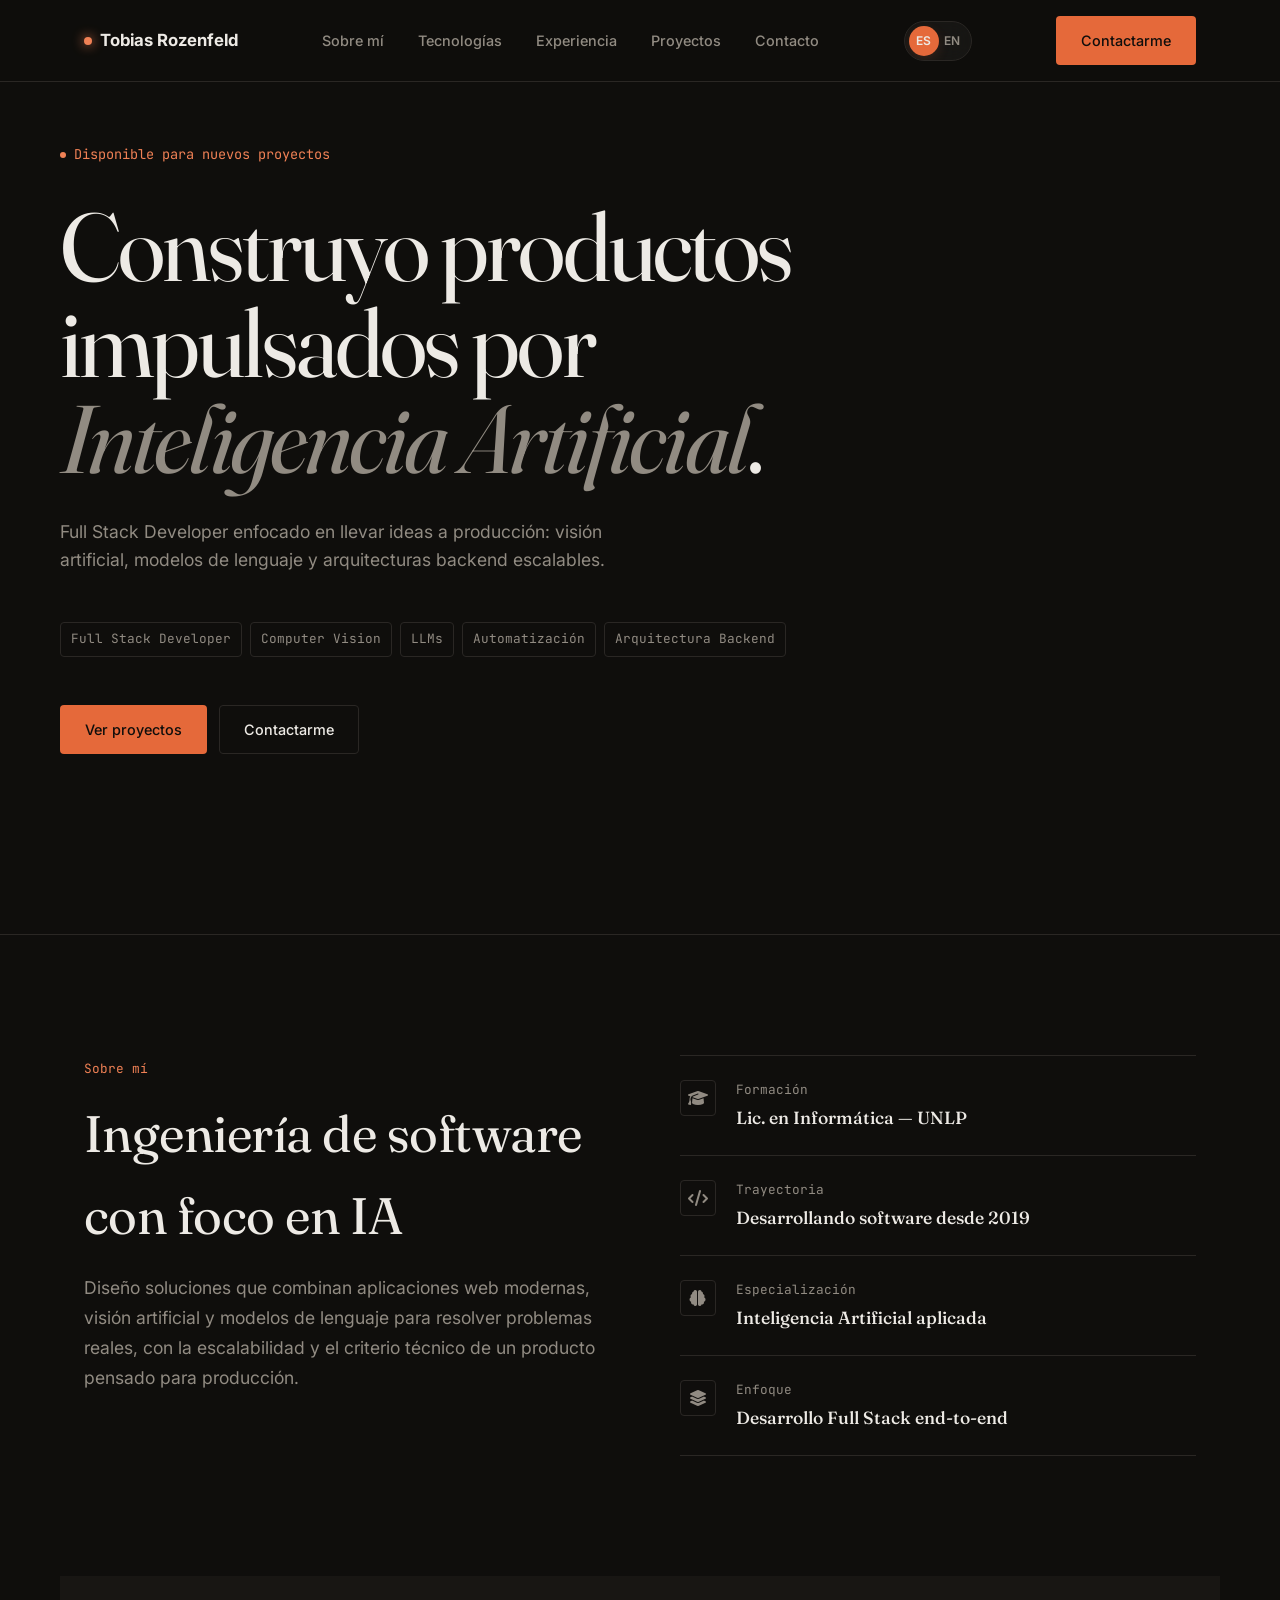
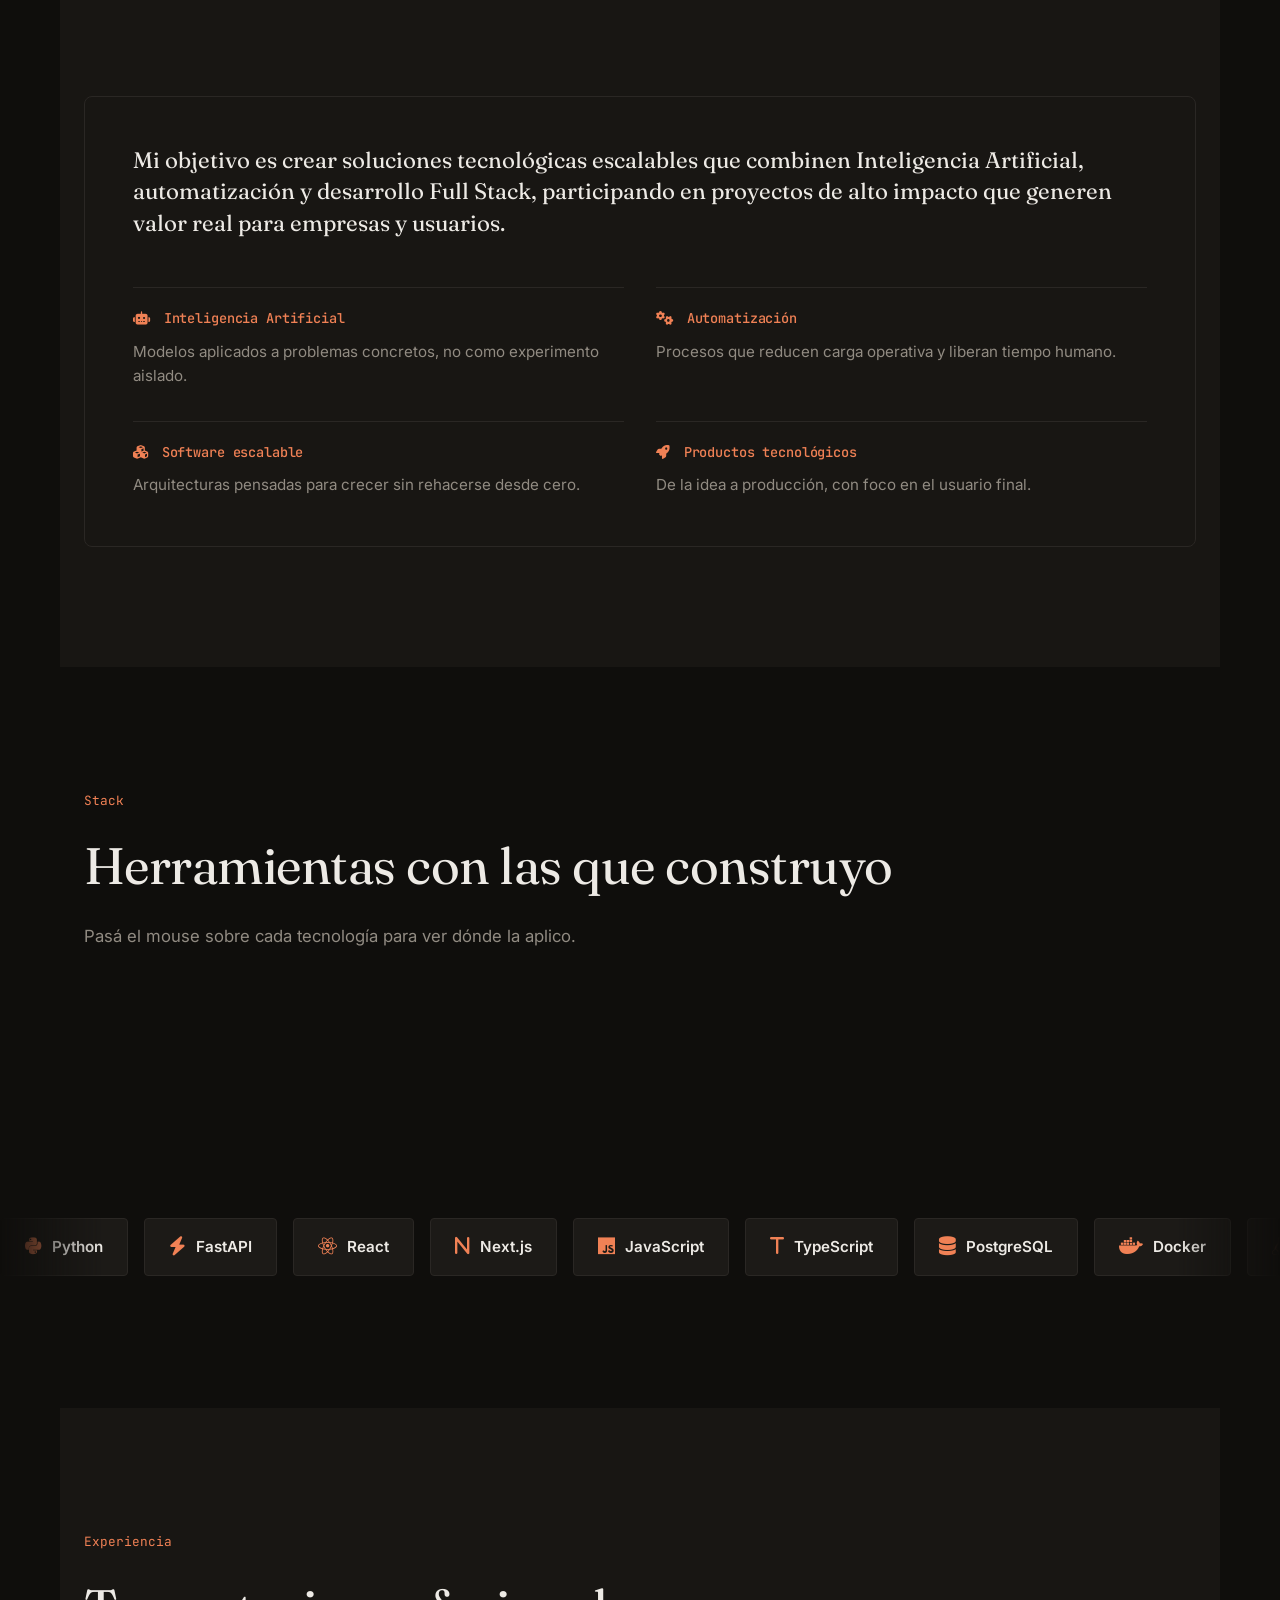
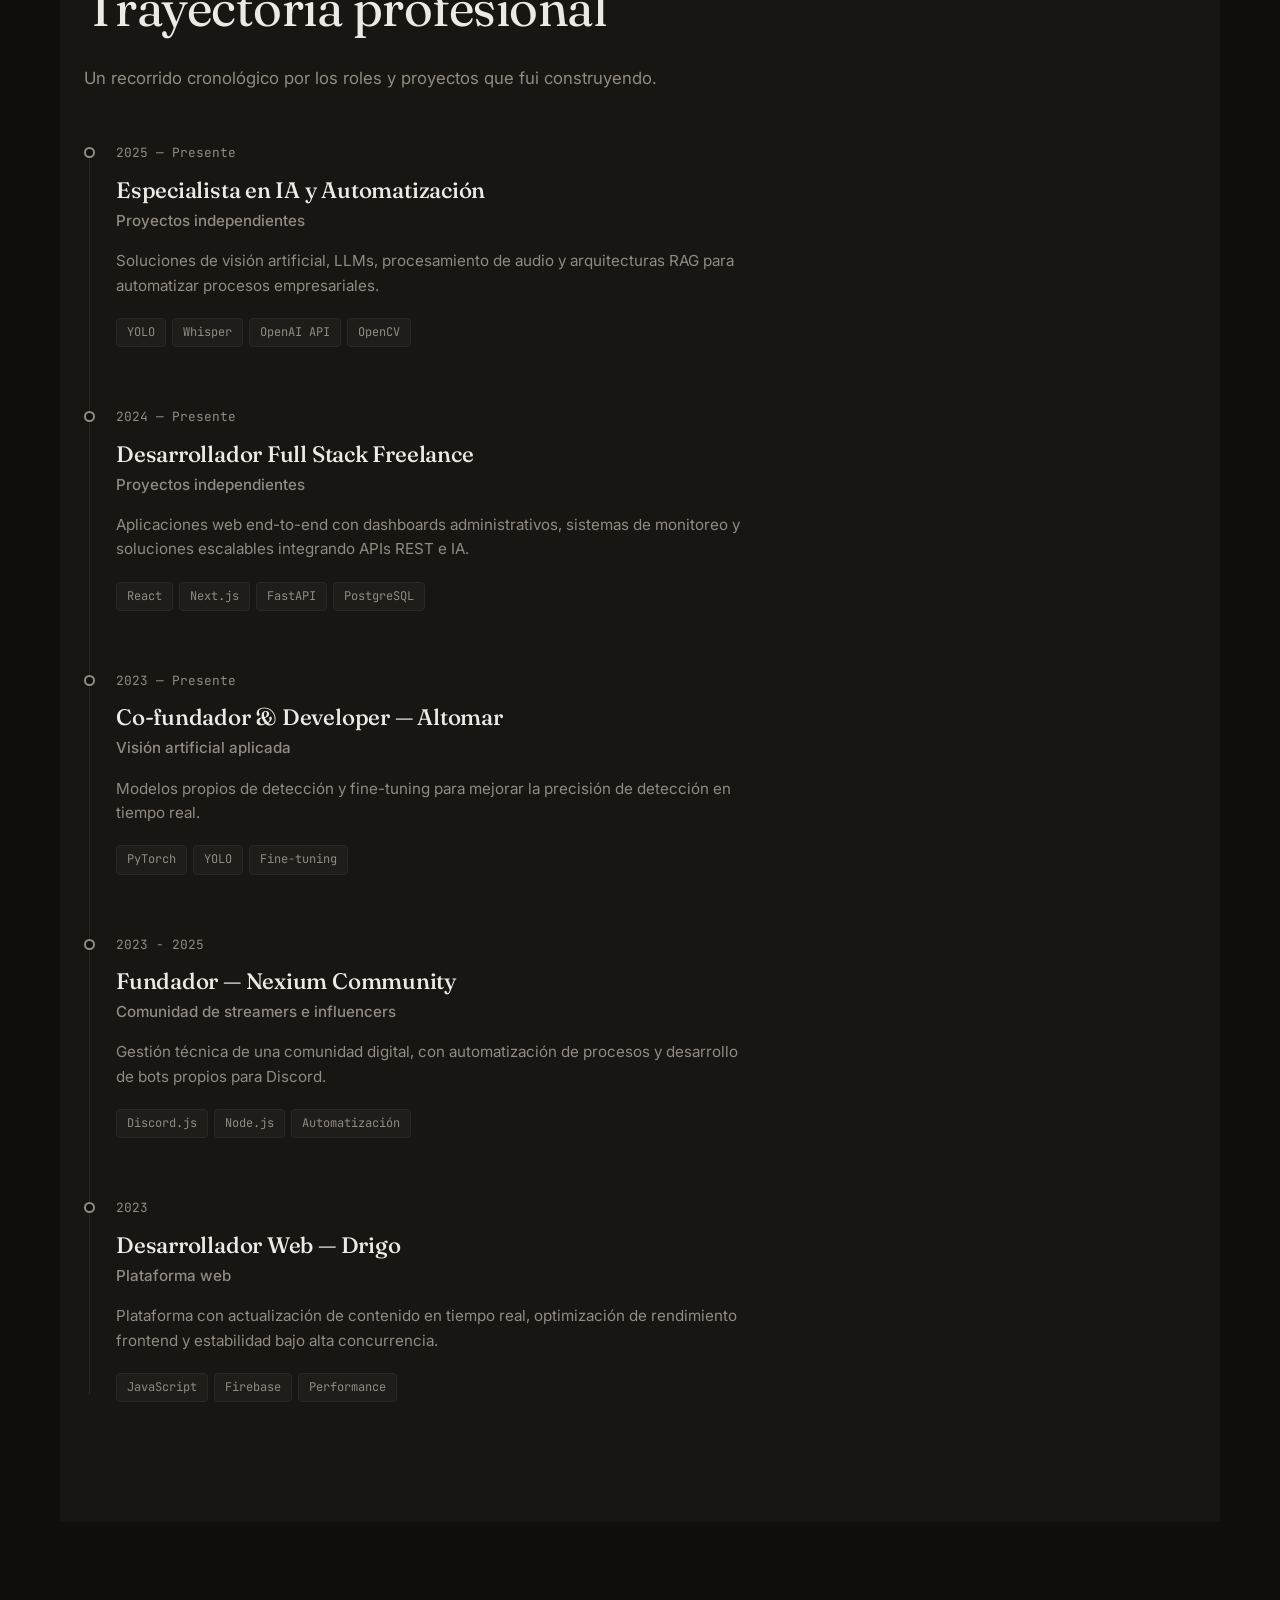
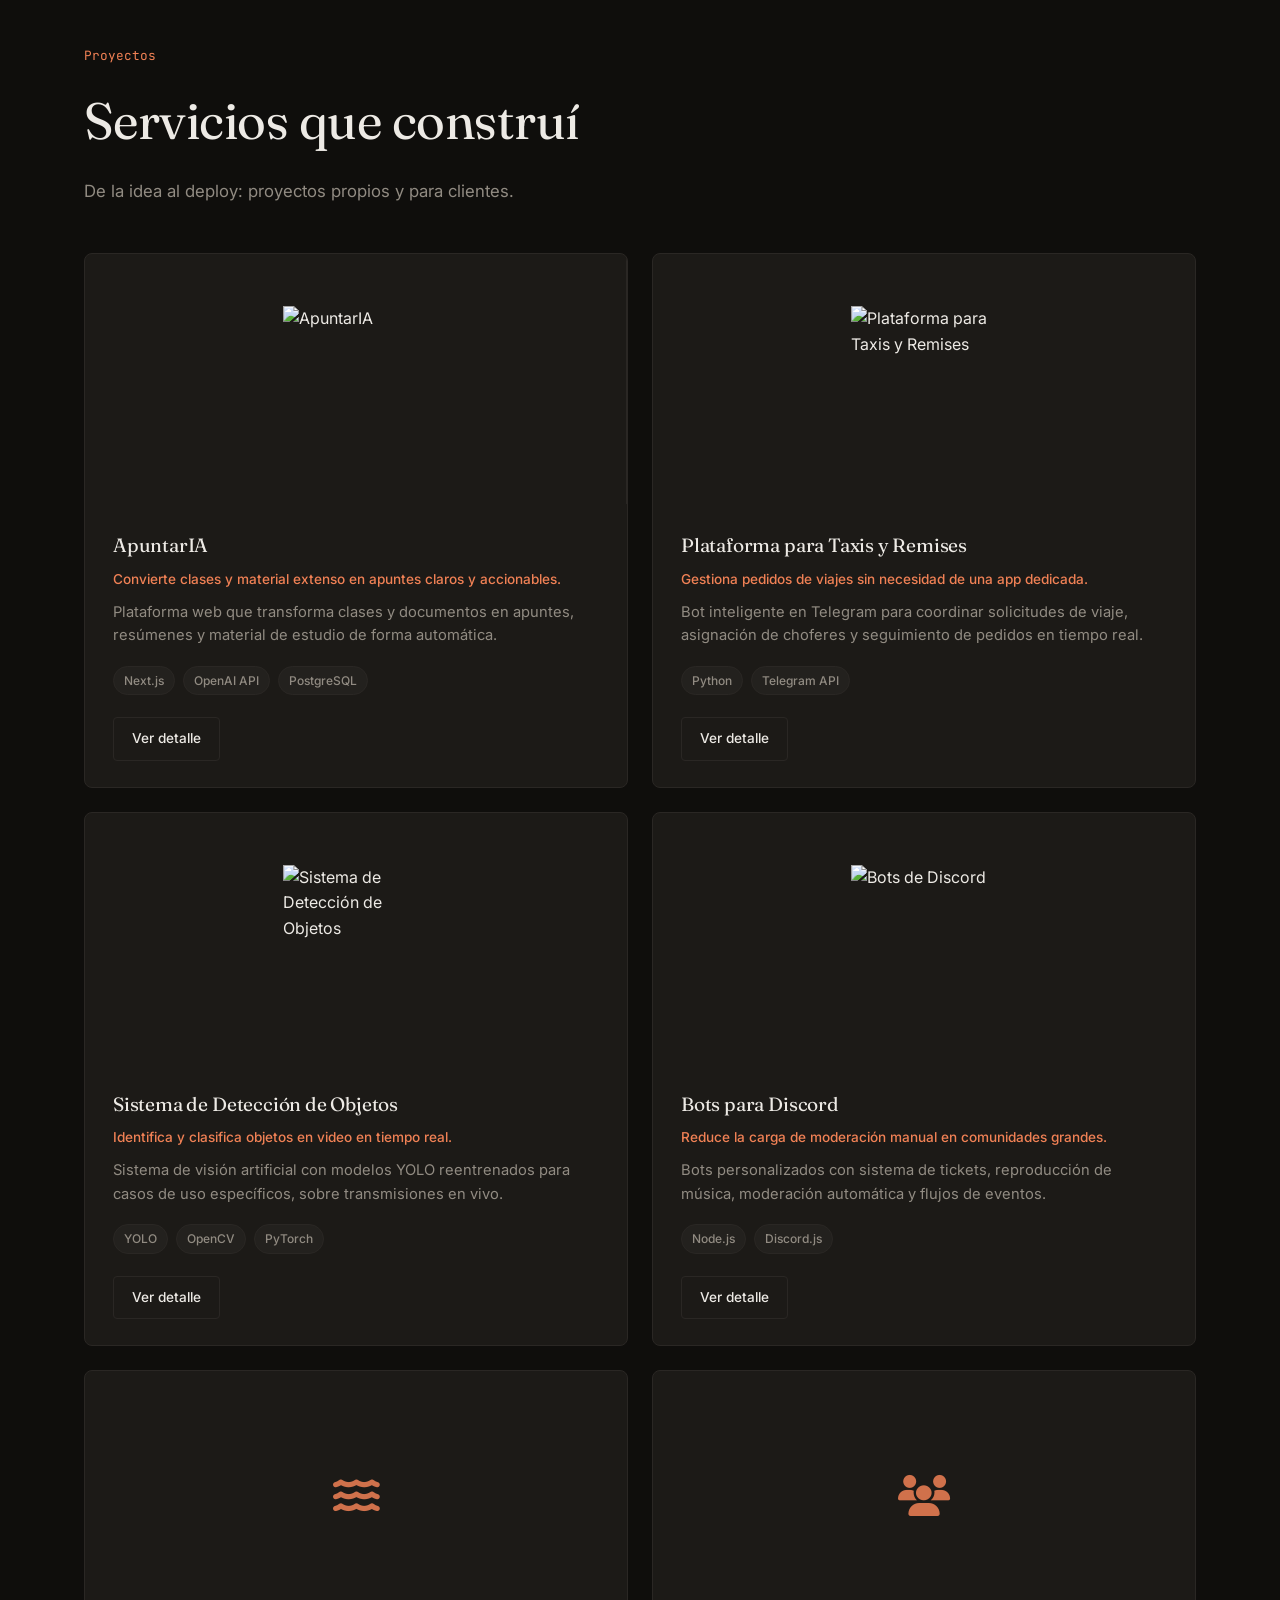
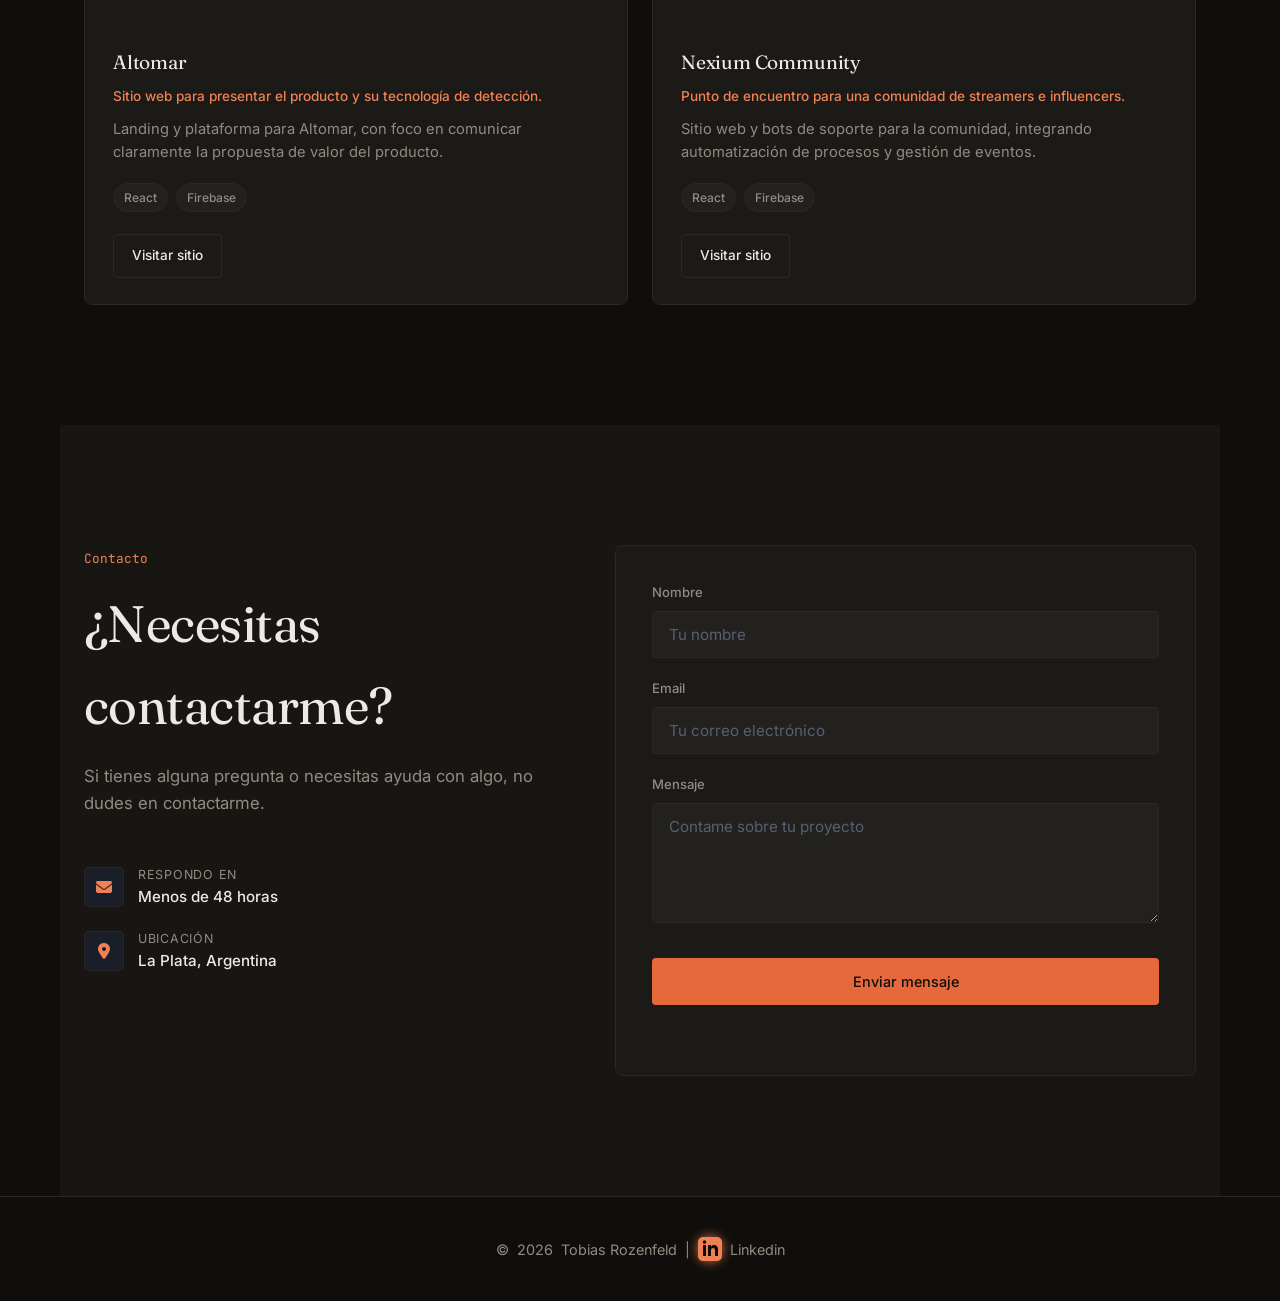
==== public/index.html @ a6355a5a "cambios de estilo, y algunas palabras que preferí cambiar" ====
<!DOCTYPE html>
<html lang="es">
<head>
    <!-- ============================================================
         CONFIGURACIÓN BÁSICA
         ============================================================ -->
    <meta charset="UTF-8">
    <meta name="viewport" content="width=device-width, initial-scale=1.0">

    <!-- ============================================================
         SEO
         ============================================================ -->
    <title>
        Tobías Rozenfeld | AI Developer, Software Engineer, Full Stack Developer & Machine Learning Engineer
    </title>

    <meta name="description"
          content="Tobías Rozenfeld es AI Developer y Software Engineer especializado en Inteligencia Artificial, Machine Learning, Computer Vision, Python, Automatización, LLMs, OpenAI y desarrollo Full Stack. Desarrollo soluciones de IA para empresas y startups.">

    <meta name="keywords"
          content="AI Developer,
          Artificial Intelligence Developer,
          Software Engineer,
          Software Developer,
          Full Stack Developer,
          Python Developer,
          Backend Developer,
          Frontend Developer,
          Machine Learning Engineer,
          Computer Vision,
          OpenCV,
          YOLO,
          PyTorch,
          TensorFlow,
          Deep Learning,
          Generative AI,
          LLM,
          OpenAI,
          OpenAI API,
          AI Automation,
          Automation,
          API Development,
          FastAPI,
          React Developer,
          Next.js,
          Programador IA,
          Desarrollador IA,
          Inteligencia Artificial,
          Automatización,
          Desarrollo Web,
          Freelancer,
          Argentina,
          La Plata">

    <meta name="author" content="Tobías Rozenfeld">

    <meta name="robots"
          content="index, follow, max-image-preview:large, max-snippet:-1, max-video-preview:-1">

    <link rel="canonical" href="https://tobiroz.com/">

    <!-- ============================================================
         OPEN GRAPH
         ============================================================ -->

    <meta property="og:type" content="website">
    <meta property="og:site_name" content="Tobiroz">
    <meta property="og:title"
          content="Tobías Rozenfeld | AI Developer & Software Engineer">

    <meta property="og:description"
          content="Especialista en Inteligencia Artificial, Machine Learning, Computer Vision, Automatización y desarrollo Full Stack.">

    <meta property="og:url"
          content="https://tobiroz.com/">

    <meta property="og:locale"
          content="es_AR">

    <!-- ============================================================
         TWITTER
         ============================================================ -->

    <meta name="twitter:card" content="summary_large_image">

    <meta name="twitter:title"
          content="Tobías Rozenfeld | AI Developer">

    <meta name="twitter:description"
          content="AI Developer especializado en Machine Learning, Computer Vision y Automatización.">

    <!-- ============================================================
         TEMA
         ============================================================ -->

    <meta name="theme-color" content="#0d1117">

    <!-- ============================================================
         FAVICON
         ============================================================ -->

    <link rel="icon"
          href="https://pbs.twimg.com/profile_images/1069767367452966912/mgpfJsIv_400x400.jpg">

    <!-- ============================================================
         DATOS ESTRUCTURADOS (GOOGLE)
         ============================================================ -->

    <script type="application/ld+json">
    {
      "@context":"https://schema.org",
      "@type":"Person",

      "name":"Tobías Rozenfeld",

      "url":"https://tobiroz.com",

      "jobTitle":"AI Developer",

      "description":"AI Developer, Software Engineer y Full Stack Developer especializado en Inteligencia Artificial.",

      "knowsAbout":[
        "Artificial Intelligence",
        "Machine Learning",
        "Computer Vision",
        "Deep Learning",
        "Python",
        "FastAPI",
        "React",
        "Next.js",
        "OpenCV",
        "YOLO",
        "PyTorch",
        "OpenAI",
        "LLMs",
        "Automation",
        "Backend Development",
        "Software Engineering"
      ],

      "sameAs":[
        "https://linkedin.com/in/tobi-roz",
      ]
    }
    </script>

    <!-- ============================================================
         FONT AWESOME
         ============================================================ -->

    <link href="https://cdnjs.cloudflare.com/ajax/libs/font-awesome/6.5.1/css/all.min.css" rel="stylesheet">

    <!-- ============================================================
         CSS
         ============================================================ -->

    <link rel="stylesheet" href="css/style.css">
    <link rel="stylesheet" href="css/hero.css">
    <link rel="stylesheet" href="css/about.css">
    <link rel="stylesheet" href="css/stack.css">
    <link rel="stylesheet" href="css/experience.css">
    <link rel="stylesheet" href="css/projects.css">
    <link rel="stylesheet" href="css/contact.css">
    <link rel="stylesheet" href="css/footer.css">
    <link rel="stylesheet" href="css/animations.css">
    <link rel="stylesheet" href="css/responsive.css">

</head>
<body>

    <!-- ============================================================
         HEADER / NAVBAR
         ============================================================ -->
    <header class="site-header">
        <div class="nav-wrap">
            <a href="/" class="logo-link">
                <span class="logo-mark"></span>
                <span class="logo-text">Tobias Rozenfeld</span>
            </a>

            <nav class="nav-links">
                <a href="#about" data-i18n="nav.about">Sobre mí</a>
                <a href="#stack" data-i18n="nav.stack">Stack</a>
                <a href="#experience" data-i18n="nav.experience">Experiencia</a>
                <a href="#projects" data-i18n="nav.projects">Proyectos</a>
                <a href="#contact" data-i18n="nav.contact">Contacto</a>
            </nav>

            <button class="lang-switch" id="langSwitch" data-lang="es" aria-label="Cambiar idioma / Switch language">
                <span class="lang-thumb"></span>
                <span class="lang-option es">ES</span>
                <span class="lang-option en">EN</span>
            </button>

            <a href="#contact" class="btn btn-primary nav-cta" data-i18n="nav.cta">Contactarme</a>
            <button class="menu-toggle" aria-label="Abrir menú" aria-expanded="false">
                <i class="fa-solid fa-bars"></i>
            </button>
        </div>
    </header>

    <main>
        <!-- ============================================================
             HERO — Thesis de la pagina
             ============================================================ -->
        <section id="hero">
            <div class="hero-glow"></div>
            <div class="hero-content">
                <span class="hero-eyebrow"><span class="dot"></span> <span data-i18n="hero.eyebrow">Disponible para nuevos proyectos</span></span>

                <h1 class="hero-title" data-i18n="hero.title">
                    Construyo productos<br>
                    impulsados por <span class="accent">Inteligencia Artificial</span>.
                </h1>

                <p class="hero-subtitle" data-i18n="hero.subtitle">
                    Full Stack Developer enfocado en llevar ideas a producción:
                    visión artificial, modelos de lenguaje y arquitecturas backend escalables.
                </p>

                <div class="hero-tags">
                    <span data-i18n="hero.tag1">Full Stack Developer</span>
                    <span data-i18n="hero.tag2">Computer Vision</span>
                    <span data-i18n="hero.tag3">LLMs</span>
                    <span data-i18n="hero.tag4">Automation</span>
                    <span data-i18n="hero.tag5">Backend Architecture</span>
                </div>

                <div class="hero-actions">
                    <a href="#projects" class="btn btn-primary" data-i18n="hero.cta_projects">Ver proyectos</a>
                    <a href="#contact" class="btn btn-outline" data-i18n="hero.cta_contact">Contactarme</a>
                </div>
            </div>

            <div class="hero-scroll-cue"><span class="line"></span><span data-i18n="hero.scroll">Scroll</span></div>
        </section>

        <!-- ============================================================
             SOBRE MÍ
             ============================================================ -->
        <section id="about" class="section section-dark">
            <div class="about-grid">
                <div class="about-text reveal">
                    <span class="eyebrow" data-i18n="about.eyebrow">Sobre mí</span>
                    <h2 class="section-title" data-i18n="about.title">Ingeniería de software con foco en IA</h2>
                    <p class="section-description" data-i18n="about.desc">
                        Diseño soluciones que combinan aplicaciones web modernas, visión artificial
                        y modelos de lenguaje para resolver problemas reales, con la escalabilidad
                        y el criterio técnico de un producto pensado para producción.
                    </p>
                </div>

                <div class="about-facts reveal-stagger">
                    <div class="about-fact">
                        <div class="about-fact-icon"><i class="fa-solid fa-graduation-cap"></i></div>
                        <div>
                            <div class="about-fact-label" data-i18n="about.fact1_label">Formación</div>
                            <div class="about-fact-value" data-i18n="about.fact1_value">Lic. en Informática — UNLP</div>
                        </div>
                    </div>
                    <div class="about-fact">
                        <div class="about-fact-icon"><i class="fa-solid fa-code"></i></div>
                        <div>
                            <div class="about-fact-label" data-i18n="about.fact2_label">Trayectoria</div>
                            <div class="about-fact-value" data-i18n="about.fact2_value">Desarrollando software desde 2019</div>
                        </div>
                    </div>
                    <div class="about-fact">
                        <div class="about-fact-icon"><i class="fa-solid fa-brain"></i></div>
                        <div>
                            <div class="about-fact-label" data-i18n="about.fact3_label">Especialización</div>
                            <div class="about-fact-value" data-i18n="about.fact3_value">Inteligencia Artificial aplicada</div>
                        </div>
                    </div>
                    <div class="about-fact">
                        <div class="about-fact-icon"><i class="fa-solid fa-layer-group"></i></div>
                        <div>
                            <div class="about-fact-label" data-i18n="about.fact4_label">Enfoque</div>
                            <div class="about-fact-value" data-i18n="about.fact4_value">Desarrollo Full Stack end-to-end</div>
                        </div>
                    </div>
                </div>
            </div>
        </section>

        <!-- ============================================================
             OBJETIVOS
             ============================================================ -->
        <section id="objectives" class="section section-secondary">
            <div class="glass-card objectives-card reveal-scale">
                <p class="objectives-lead" data-i18n="objectives.lead">
                    Mi objetivo es crear soluciones tecnológicas escalables que combinen
                    Inteligencia Artificial, automatización y desarrollo Full Stack,
                    participando en proyectos de alto impacto que generen valor real
                    para empresas y usuarios.
                </p>

                <div class="objective-pillar">
                    <h4><i class="fa-solid fa-robot" style="color: var(--primary-light); margin-right:6px;"></i> <span data-i18n="objectives.p1_title">Inteligencia Artificial</span></h4>
                    <p data-i18n="objectives.p1_desc">Modelos aplicados a problemas concretos, no como experimento aislado.</p>
                </div>
                <div class="objective-pillar">
                    <h4><i class="fa-solid fa-gears" style="color: var(--primary-light); margin-right:6px;"></i> <span data-i18n="objectives.p2_title">Automatización</span></h4>
                    <p data-i18n="objectives.p2_desc">Procesos que reducen carga operativa y liberan tiempo humano.</p>
                </div>
                <div class="objective-pillar">
                    <h4><i class="fa-solid fa-cubes" style="color: var(--primary-light); margin-right:6px;"></i> <span data-i18n="objectives.p3_title">Software escalable</span></h4>
                    <p data-i18n="objectives.p3_desc">Arquitecturas pensadas para crecer sin rehacerse desde cero.</p>
                </div>
                <div class="objective-pillar">
                    <h4><i class="fa-solid fa-rocket" style="color: var(--primary-light); margin-right:6px;"></i> <span data-i18n="objectives.p4_title">Productos tecnológicos</span></h4>
                    <p data-i18n="objectives.p4_desc">De la idea a producción, con foco en el usuario final.</p>
                </div>
            </div>
        </section>

        <!-- ============================================================
             STACK TECNOLÓGICO — Carrusel infinito (elemento firma)
             ============================================================ -->
        <section id="stack" class="section stack-section section-dark">
            <div class="section-header reveal">
                <span class="eyebrow" data-i18n="stack.eyebrow">Stack</span>
                <h2 class="section-title" data-i18n="stack.title">Herramientas con las que construyo</h2>
                <p class="section-description" data-i18n="stack.desc">Pasá el mouse sobre cada tecnología para ver dónde la aplico.</p>
            </div>

            <div class="stack-track-wrap">
                <div class="stack-track">
                    <!-- Set 1 -->
                    <div class="stack-item" data-tech="python"><i class="fa-brands fa-python stack-item-icon"></i>Python</div>
                    <div class="stack-item" data-tech="fastapi"><i class="fa-solid fa-bolt stack-item-icon"></i>FastAPI</div>
                    <div class="stack-item" data-tech="react"><i class="fa-brands fa-react stack-item-icon"></i>React</div>
                    <div class="stack-item" data-tech="nextjs"><i class="fa-solid fa-n stack-item-icon"></i>Next.js</div>
                    <div class="stack-item" data-tech="javascript"><i class="fa-brands fa-js stack-item-icon"></i>JavaScript</div>
                    <div class="stack-item" data-tech="typescript"><i class="fa-solid fa-t stack-item-icon"></i>TypeScript</div>
                    <div class="stack-item" data-tech="postgresql"><i class="fa-solid fa-database stack-item-icon"></i>PostgreSQL</div>
                    <div class="stack-item" data-tech="docker"><i class="fa-brands fa-docker stack-item-icon"></i>Docker</div>
                    <div class="stack-item" data-tech="linux"><i class="fa-brands fa-linux stack-item-icon"></i>Linux</div>
                    <div class="stack-item" data-tech="git"><i class="fa-brands fa-git-alt stack-item-icon"></i>Git</div>
                    <div class="stack-item" data-tech="openai"><i class="fa-solid fa-comment-dots stack-item-icon"></i>OpenAI API</div>
                    <div class="stack-item" data-tech="whisper"><i class="fa-solid fa-microphone stack-item-icon"></i>Whisper</div>
                    <div class="stack-item" data-tech="yolo"><i class="fa-solid fa-crosshairs stack-item-icon"></i>YOLO</div>
                    <div class="stack-item" data-tech="opencv"><i class="fa-solid fa-eye stack-item-icon"></i>OpenCV</div>
                    <div class="stack-item" data-tech="pytorch"><i class="fa-solid fa-fire stack-item-icon"></i>PyTorch</div>
                    <div class="stack-item" data-tech="huggingface"><i class="fa-solid fa-face-smile stack-item-icon"></i>HuggingFace</div>
                    <div class="stack-item" data-tech="ollama"><i class="fa-solid fa-server stack-item-icon"></i>Ollama</div>
                    <div class="stack-item" data-tech="cloudflare"><i class="fa-solid fa-cloud stack-item-icon"></i>Cloudflare</div>

                    <!-- Set 2 (duplicado para el loop infinito) -->
                    <div class="stack-item" data-tech="python"><i class="fa-brands fa-python stack-item-icon"></i>Python</div>
                    <div class="stack-item" data-tech="fastapi"><i class="fa-solid fa-bolt stack-item-icon"></i>FastAPI</div>
                    <div class="stack-item" data-tech="react"><i class="fa-brands fa-react stack-item-icon"></i>React</div>
                    <div class="stack-item" data-tech="nextjs"><i class="fa-solid fa-n stack-item-icon"></i>Next.js</div>
                    <div class="stack-item" data-tech="javascript"><i class="fa-brands fa-js stack-item-icon"></i>JavaScript</div>
                    <div class="stack-item" data-tech="typescript"><i class="fa-solid fa-t stack-item-icon"></i>TypeScript</div>
                    <div class="stack-item" data-tech="postgresql"><i class="fa-solid fa-database stack-item-icon"></i>PostgreSQL</div>
                    <div class="stack-item" data-tech="docker"><i class="fa-brands fa-docker stack-item-icon"></i>Docker</div>
                    <div class="stack-item" data-tech="linux"><i class="fa-brands fa-linux stack-item-icon"></i>Linux</div>
                    <div class="stack-item" data-tech="git"><i class="fa-brands fa-git-alt stack-item-icon"></i>Git</div>
                    <div class="stack-item" data-tech="openai"><i class="fa-solid fa-comment-dots stack-item-icon"></i>OpenAI API</div>
                    <div class="stack-item" data-tech="whisper"><i class="fa-solid fa-microphone stack-item-icon"></i>Whisper</div>
                    <div class="stack-item" data-tech="yolo"><i class="fa-solid fa-crosshairs stack-item-icon"></i>YOLO</div>
                    <div class="stack-item" data-tech="opencv"><i class="fa-solid fa-eye stack-item-icon"></i>OpenCV</div>
                    <div class="stack-item" data-tech="pytorch"><i class="fa-solid fa-fire stack-item-icon"></i>PyTorch</div>
                    <div class="stack-item" data-tech="huggingface"><i class="fa-solid fa-face-smile stack-item-icon"></i>HuggingFace</div>
                    <div class="stack-item" data-tech="ollama"><i class="fa-solid fa-server stack-item-icon"></i>Ollama</div>
                    <div class="stack-item" data-tech="cloudflare"><i class="fa-solid fa-cloud stack-item-icon"></i>Cloudflare</div>
                </div>

                <!-- Tarjeta flotante rellenada dinamicamente por js/stack.js -->
                <div class="stack-detail-card">
                    <div class="stack-detail-title">Python</div>
                    <div class="stack-detail-desc">Lenguaje principal utilizado para:</div>
                    <ul class="stack-detail-list">
                        <li>Backend</li>
                        <li>Inteligencia Artificial</li>
                        <li>Automatización</li>
                    </ul>
                </div>
            </div>
        </section>

        <!-- ============================================================
             EXPERIENCIA — Timeline
             ============================================================ -->
        <section id="experience" class="section section-secondary">
            <div class="section-header reveal">
                <span class="eyebrow" data-i18n="experience.eyebrow">Experiencia</span>
                <h2 class="section-title" data-i18n="experience.title">Trayectoria profesional</h2>
                <p class="section-description" data-i18n="experience.desc">Un recorrido cronológico por los roles y proyectos que fui construyendo.</p>
            </div>

            <div class="timeline">
                <div class="timeline-item reveal">
                    <div class="timeline-node"></div>
                    <div class="timeline-date" data-i18n="exp5.date">2025 — Presente</div>
                    <div class="glass-card timeline-card">
                        <h3 class="timeline-role" data-i18n="exp5.role">Especialista en IA y Automatización</h3>
                        <div class="timeline-org" data-i18n="exp5.org">Proyectos independientes</div>
                        <p class="timeline-desc" data-i18n="exp5.desc">
                            Soluciones de visión artificial, LLMs, procesamiento de audio y
                            arquitecturas RAG para automatizar procesos empresariales.
                        </p>
                        <div class="timeline-tags">
                            <span>YOLO</span><span>Whisper</span><span>OpenAI API</span><span>OpenCV</span>
                        </div>
                    </div>
                </div>

                <div class="timeline-item reveal">
                    <div class="timeline-node"></div>
                    <div class="timeline-date" data-i18n="exp4.date">2024 — Presente</div>
                    <div class="glass-card timeline-card">
                        <h3 class="timeline-role" data-i18n="exp4.role">Desarrollador Full Stack Freelance</h3>
                        <div class="timeline-org" data-i18n="exp4.org">Proyectos independientes</div>
                        <p class="timeline-desc" data-i18n="exp4.desc">
                            Aplicaciones web end-to-end con dashboards administrativos, sistemas
                            de monitoreo y soluciones escalables integrando APIs REST e IA.
                        </p>
                        <div class="timeline-tags">
                            <span>React</span><span>Next.js</span><span>FastAPI</span><span>PostgreSQL</span>
                        </div>
                    </div>
                </div>

                <div class="timeline-item reveal">
                    <div class="timeline-node"></div>
                    <div class="timeline-date" data-i18n="exp3.date">2023 — Presente</div>
                    <div class="glass-card timeline-card">
                        <h3 class="timeline-role" data-i18n="exp3.role">Co-fundador & Developer — Altomar</h3>
                        <div class="timeline-org" data-i18n="exp3.org">Visión artificial aplicada</div>
                        <p class="timeline-desc" data-i18n="exp3.desc">
                            Modelos propios de detección y fine-tuning para mejorar la
                            precisión de detección en tiempo real.
                        </p>
                        <div class="timeline-tags">
                            <span>PyTorch</span><span>YOLO</span><span>Fine-tuning</span>
                        </div>
                    </div>
                </div>

                <div class="timeline-item reveal">
                    <div class="timeline-node"></div>
                    <div class="timeline-date" data-i18n="exp1.date">2023 - 2025</div>
                    <div class="glass-card timeline-card">
                        <h3 class="timeline-role" data-i18n="exp1.role">Fundador — Nexium Community</h3>
                        <div class="timeline-org" data-i18n="exp1.org">Comunidad de streamers e influencers</div>
                        <p class="timeline-desc" data-i18n="exp1.desc">
                            Gestión técnica de una comunidad digital, con automatización de
                            procesos y desarrollo de bots propios para Discord.
                        </p>
                        <div class="timeline-tags">
                            <span>Discord.js</span><span>Node.js</span><span>Automatización</span>
                        </div>
                    </div>
                </div>

                <div class="timeline-item reveal">
                    <div class="timeline-node"></div>
                    <div class="timeline-date" data-i18n="exp2.date">2023</div>
                    <div class="glass-card timeline-card">
                        <h3 class="timeline-role" data-i18n="exp2.role">Desarrollador Web — Drigo</h3>
                        <div class="timeline-org" data-i18n="exp2.org">Plataforma web</div>
                        <p class="timeline-desc" data-i18n="exp2.desc">
                            Plataforma con actualización de contenido en tiempo real,
                            optimización de rendimiento frontend y estabilidad bajo alta concurrencia.
                        </p>
                        <div class="timeline-tags">
                            <span>JavaScript</span><span>Firebase</span><span>Performance</span>
                        </div>
                    </div>
                </div>
                
            </div>
        </section>

        <!-- ============================================================
             PROYECTOS — Cards tipo producto
             ============================================================ -->
        <section id="projects" class="section section-dark">
            <div class="section-header reveal">
                <span class="eyebrow" data-i18n="projects.eyebrow">Proyectos</span>
                <h2 class="section-title" data-i18n="projects.title">Servicios que construí</h2>
                <p class="section-description" data-i18n="projects.desc">De la idea al deploy: proyectos propios y para clientes.</p>
            </div>

            <div class="projects-grid">

                <!-- Proyecto destacado -->
                <div class="glass-card project-card featured reveal">
                    <!-- <div class="project-media">
                        <i class="fa-solid fa-note-sticky project-media-icon"></i>
                    </div> -->
                    <div class="project-media">
                        <img
                            src="/icons/Apuntaria.png"
                            alt="ApuntarIA"
                            class="project-media-image"
                        >
                    </div>
                    <div class="project-body">
                        <h3 class="project-name" data-i18n="proj.apuntaria.name">ApuntarIA</h3>
                        <div class="project-problem" data-i18n="proj.apuntaria.problem">Convierte clases y material extenso en apuntes claros y accionables.</div>
                        <p class="project-desc" data-i18n="proj.apuntaria.desc">
                           Plataforma web que transforma clases y documentos en apuntes, resúmenes y material de estudio de forma automática.
                        </p>
                        <div class="project-tags">
                            <span>Next.js</span><span>OpenAI API</span><span>PostgreSQL</span>
                        </div>
                        <div class="project-actions">
                            <a href="/apuntaria" class="btn btn-outline" data-i18n="proj.apuntaria.cta">Ver detalle</a>
                        </div>
                    </div>
                </div>

                <div class="glass-card project-card reveal">
                    <div class="project-media">
                        <img
                            src="/icons/PediteUNO.png"
                            alt="Plataforma para Taxis y Remises"
                            class="project-media-image"
                        >
                    </div>
                    <div class="project-body">
                        <h3 class="project-name" data-i18n="proj.telegram.name">Plataforma para Taxis y Remises</h3>
                        <div class="project-problem" data-i18n="proj.telegram.problem">Gestiona pedidos de viajes sin necesidad de una app dedicada.</div>
                        <p class="project-desc" data-i18n="proj.telegram.desc">
                            Bot inteligente en Telegram para coordinar solicitudes de viaje,
                            asignación de choferes y seguimiento de pedidos en tiempo real.
                        </p>
                        <div class="project-tags"><span>Python</span><span>Telegram API</span></div>
                        <div class="project-actions">
                            <a href="/bot-telegram" class="btn btn-outline" data-i18n="proj.telegram.cta">Ver detalle</a>
                        </div>
                    </div>
                </div>

                <div class="glass-card project-card reveal">
                    <div class="project-media">
                        <img
                            src="/icons/Detect-Object.png"
                            alt="Sistema de Detección de Objetos"
                            class="project-media-image"
                        >
                    </div>
                    <div class="project-body">
                        <h3 class="project-name" data-i18n="proj.detection.name">Sistema de Detección de Objetos</h3>
                        <div class="project-problem" data-i18n="proj.detection.problem">Identifica y clasifica objetos en video en tiempo real.</div>
                        <p class="project-desc" data-i18n="proj.detection.desc">
                            Sistema de visión artificial con modelos YOLO reentrenados para
                            casos de uso específicos, sobre transmisiones en vivo.
                        </p>
                        <div class="project-tags"><span>YOLO</span><span>OpenCV</span><span>PyTorch</span></div>
                        <div class="project-actions">
                            <a href="/detection-objects" class="btn btn-outline" data-i18n="proj.detection.cta">Ver detalle</a>
                        </div>
                    </div>
                </div>

                <div class="glass-card project-card reveal">
                    <div class="project-media">
                        <img
                            src="/icons/Bots-Discord.png"
                            alt="Bots de Discord"
                            class="project-media-image"
                        >
                    </div>
                    <div class="project-body">
                        <h3 class="project-name" data-i18n="proj.discord.name">Bots para Discord</h3>
                        <div class="project-problem" data-i18n="proj.discord.problem">Reduce la carga de moderación manual en comunidades grandes.</div>
                        <p class="project-desc" data-i18n="proj.discord.desc">
                            Bots personalizados con sistema de tickets, reproducción de
                            música, moderación automática y flujos de eventos.
                        </p>
                        <div class="project-tags"><span>Node.js</span><span>Discord.js</span></div>
                        <div class="project-actions">
                            <a href="/bot-discord" class="btn btn-outline" data-i18n="proj.discord.cta">Ver detalle</a>
                        </div>
                    </div>
                </div>

                <div class="glass-card project-card reveal">
                    <div class="project-media"><i class="fa-solid fa-water project-media-icon"></i></div>
                    <div class="project-body">
                        <h3 class="project-name" data-i18n="proj.altomar.name">Altomar</h3>
                        <div class="project-problem" data-i18n="proj.altomar.problem">Sitio web para presentar el producto y su tecnología de detección.</div>
                        <p class="project-desc" data-i18n="proj.altomar.desc">
                            Landing y plataforma para Altomar, con foco en comunicar
                            claramente la propuesta de valor del producto.
                        </p>
                        <div class="project-tags"><span>React</span><span>Firebase</span></div>
                        <div class="project-actions">
                            <a href="https://altomar.org" target="_blank" class="btn btn-outline" data-i18n="proj.altomar.cta">Visitar sitio</a>
                        </div>
                    </div>
                </div>

                <div class="glass-card project-card reveal">
                    <div class="project-media"><i class="fa-solid fa-users project-media-icon"></i></div>
                    <div class="project-body">
                        <h3 class="project-name" data-i18n="proj.nexium.name">Nexium Community</h3>
                        <div class="project-problem" data-i18n="proj.nexium.problem">Punto de encuentro para una comunidad de streamers e influencers.</div>
                        <p class="project-desc" data-i18n="proj.nexium.desc">
                            Sitio web y bots de soporte para la comunidad, integrando
                            automatización de procesos y gestión de eventos.
                        </p>
                        <div class="project-tags"><span>React</span><span>Firebase</span></div>
                        <div class="project-actions">
                            <a href="https://nexiumcomunity.web.app/" target="_blank" class="btn btn-outline" data-i18n="proj.nexium.cta">Visitar sitio</a>
                        </div>
                    </div>
                </div>

            </div>
        </section>

        <!-- ============================================================
             CONTACTO
             ============================================================ -->
        <section id="contact" class="section section-secondary">
            <div class="contact-wrap">
                <div class="reveal">
                    <span class="eyebrow" data-i18n="contact.eyebrow">Contacto</span>
                    <h2 class="section-title" data-i18n="contact.title">¿Necesitas contactarme?</h2>
                    <p class="section-description" data-i18n="contact.desc">
                        Si tienes alguna pregunta o necesitas ayuda con algo, no dudes en contactarme.
                    </p>

                    <div class="contact-info-item">
                        <div class="contact-info-icon"><i class="fa-solid fa-envelope"></i></div>
                        <div>
                            <div class="contact-info-label" data-i18n="contact.reply_label">Respondo en</div>
                            <div class="contact-info-value" data-i18n="contact.reply_value">Menos de 48 horas</div>
                        </div>
                    </div>
                    <div class="contact-info-item">
                        <div class="contact-info-icon"><i class="fa-solid fa-location-dot"></i></div>
                        <div>
                            <div class="contact-info-label" data-i18n="contact.location_label">Ubicación</div>
                            <div class="contact-info-value">La Plata, Argentina</div>
                        </div>
                    </div>
                </div>

                <form id="contactForm" class="glass-card contact-form reveal">
                    <div class="form-group">
                        <label for="name" class="form-label" data-i18n="contact.form_name">Nombre</label>
                        <input type="text" id="name" class="form-control" placeholder="Tu nombre" data-i18n-placeholder="contact.form_name_ph" required>
                    </div>
                    <div class="form-group">
                        <label for="email" class="form-label" data-i18n="contact.form_email">Email</label>
                        <input type="email" id="email" class="form-control" placeholder="Tu correo electrónico" data-i18n-placeholder="contact.form_email_ph" required>
                    </div>
                    <div class="form-group">
                        <label for="message" class="form-label" data-i18n="contact.form_message">Mensaje</label>
                        <textarea id="message" class="form-control" placeholder="Contame sobre tu proyecto" data-i18n-placeholder="contact.form_message_ph" rows="4" required></textarea>
                    </div>
                    <button type="submit" class="btn btn-primary" data-i18n="contact.form_submit">Enviar mensaje</button>
                    <div id="formStatus" class="form-status"></div>
                </form>
            </div>
        </section>
    </main>

    <!-- ============================================================
         FOOTER
         ============================================================ -->
    <footer class="site-footer">
        <div class="footer-inner">
            <div class="footer-brand">
                <!-- <span class="logo-mark"></span> -->
                &copy; <span id="footer-year">2026</span> Tobias Rozenfeld
                <span class="footer-separator">|</span>
                <a href="https://www.linkedin.com/in/tobi-roz/" target="_blank" rel="noopener noreferrer" class="logo-linkedin-glow" aria-label="Visitar mi perfil de LinkedIn">
                    <svg xmlns="http://w3.org" viewBox="0 0 24 24">
                        <path d="M19 0h-14c-2.761 0-5 2.239-5 5v14c0 2.761 2.239 5 5 5h14c2.762 0 5-2.239 5-5v-14c0-2.761-2.238-5-5-5zm-11 19h-3v-11h3v11zm-1.5-12.268c-.966 0-1.75-.79-1.75-1.764s.784-1.764 1.75-1.764 1.75.79 1.75 1.764-.783 1.764-1.75 1.764zm13.5 12.268h-3v-5.604c0-3.368-4-3.113-4 0v5.604h-3v-11h3v1.765c1.396-2.586 7-2.777 7 2.476v6.759z"/>
                    </svg>
                </a>
                <span>Linkedin</span>

            </div>
            <!-- <div class="footer-links">
                <a href="#hero" data-i18n="footer.home">Inicio</a>
                <a href="#projects" data-i18n="footer.projects">Proyectos</a>
                <a href="#contact" data-i18n="footer.contact">Contacto</a>
            </div> -->
        </div>
    </footer>

    <!-- EmailJS -->
    <script src="https://cdn.jsdelivr.net/npm/@emailjs/browser@3/dist/email.min.js"></script>

    <!-- Scripts del proyecto -->
    <script src="js/i18n.js"></script>
    <script src="js/menu.js"></script>
    <script src="js/stack.js"></script>
    <script src="js/animations.js"></script>
    <script src="js/main.js"></script>
</body>
</html>
---- public/css/style.css ----
/* ============================================================
   STYLE.CSS — Fundacion visual del sitio
   Design tokens, reset, tipografia y componentes globales
   ============================================================ */

/* --- Google Fonts: Inter (cuerpo) + Fraunces (títulos) + JetBrains Mono (detalles) --- */
@import url('https://fonts.googleapis.com/css2?family=Fraunces:opsz,wght@9..144,400;9..144,500&family=Inter:wght@400;500;600&family=JetBrains+Mono:wght@400&display=swap');

/* --- Design tokens --------------------------------------------------- */
:root {
    /* Superficies (Tonos cálidos en lugar de azulados) */
    --bg-primary: #0F0E0C; /* Negro cálido */
    --bg-secondary: #181613;
    --card-bg: #1C1A17;

    /* Texto */
    --text-primary: #EDEAE5; /* Blanco roto */
    --text-secondary: #918B82; /* Gris cálido */

    /* Acento (Naranja terracota - cámbialo si prefieres otro) */
    --primary: #E5693A;
    --primary-light: #F08155;
    --primary-glow: rgba(229, 105, 58, 0.15);

    /* Bordes */
    --border: #2A2724;
    --border-hover: #44403A;

    /* Tipografia */
    --font-main: 'Inter', -apple-system, BlinkMacSystemFont, sans-serif;
    --font-serif: 'Fraunces', Georgia, serif;
    --font-mono: 'JetBrains Mono', monospace;

    /* Espaciado */
    --section-padding: 120px;
    --section-padding-mobile: 64px;

    /* Bordes redondeados (Menos redondeados = más serio/editorial) */
    --radius-sm: 4px;
    --radius-md: 8px;
    --radius-lg: 12px;
}

/* --- Reset ------------------------------------------------------------ */
*,
*::before,
*::after {
    box-sizing: border-box;
}

html {
    scroll-behavior: smooth;
}

body {
    margin: 0;
    padding: 0;
    font-family: var(--font-main);
    background-color: var(--bg-primary);
    color: var(--text-primary);
    line-height: 1.6;
    -webkit-font-smoothing: antialiased;
    overflow-x: hidden;
}

a {
    color: inherit;
    text-decoration: none;
}

ul, ol {
    list-style: none;
    margin: 0;
    padding: 0;
}

img {
    max-width: 100%;
    display: block;
}

button {
    font-family: var(--font-main);
    cursor: pointer;
}

/* Foco visible para accesibilidad de teclado */
a:focus-visible,
button:focus-visible,
input:focus-visible,
textarea:focus-visible {
    outline: 2px solid var(--primary-light);
    outline-offset: 3px;
}

/* Respetar preferencia de movimiento reducido */
@media (prefers-reduced-motion: reduce) {
    *,
    *::before,
    *::after {
        animation-duration: 0.001ms !important;
        animation-iteration-count: 1 !important;
        transition-duration: 0.001ms !important;
        scroll-behavior: auto !important;
    }
}

/* --- Tipografia general ------------------------------------------------ */
h1, h2, h3, h4, h5, h6 {
    font-family: var(--font-serif); /* ¡Añadimos Serif! */
    font-weight: 400; /* Ligero y elegante */
    margin: 0;
    letter-spacing: -0.01em;
}

p {
    color: var(--text-secondary);
    margin: 0;
}

/* --- Layout: sistema de secciones -------------------------------------- */
.section {
    padding: var(--section-padding) 24px;
    max-width: 1160px;
    margin: 0 auto;
}

.section-dark {
    background-color: var(--bg-primary);
}

.section-secondary {
    background-color: var(--bg-secondary);
}

.section-inner {
    max-width: 1160px;
    margin: 0 auto;
}

.eyebrow {
    display: inline-block;
    font-family: var(--font-mono);
    font-size: 0.8rem;
    font-weight: 400;
    color: var(--primary-light);
    margin-bottom: 14px;
    text-transform: none; /* Quitamos las mayúsculas */
    letter-spacing: 0; /* Quitamos el espaciado exagerado */
}

.section-title {
    font-size: clamp(2rem, 4vw, 3.2rem); /* Más grande */
    color: var(--text-primary);
    margin-bottom: 16px;
    text-align: left;
}

.section-description {
    font-size: 1.05rem;
    color: var(--text-secondary);
    max-width: 640px;
    margin-bottom: 48px;
    text-align: left;
}

.section-header {
    margin-bottom: 48px;
}

/* --- Glass card: componente reutilizable ------------------------------ */
/* --- Flat card: componente reutilizable ------------------------------ */
.glass-card {
    background: var(--card-bg);
    border: 1px solid var(--border);
    border-radius: var(--radius-md);
    transition: border-color 0.3s ease;
    /* Quitamos el backdrop-filter y las sombras */
}

.glass-card:hover {
    border-color: var(--border-hover);
    transform: none; /* Quitamos el salto hacia arriba, muy de plantilla */
}

/* --- Botones ------------------------------------------------------------ */
.btn {
    display: inline-flex;
    align-items: center;
    justify-content: center;
    gap: 8px;
    font-size: 0.9rem;
    font-weight: 500;
    padding: 12px 24px;
    border-radius: var(--radius-sm);
    border: 1px solid transparent;
    transition: background-color 0.2s ease, color 0.2s ease, border-color 0.2s ease;
}

.btn-primary {
    background-color: var(--primary);
    color: #0F0E0C; /* Texto oscuro sobre el botón de color */
}

.btn-primary:hover {
    background-color: var(--primary-light);
    box-shadow: none; /* Sin sombras brillantes */
    transform: none;
}

.btn-outline {
    background-color: transparent;
    color: var(--text-primary);
    border-color: var(--border);
}

.btn-outline:hover {
    border-color: var(--border-hover);
    background-color: transparent;
    transform: none;
}

.btn-ghost {
    background: transparent;
    color: var(--text-secondary);
    padding: 13px 18px;
}

.btn-ghost:hover {
    color: var(--text-primary);
}

/* --- Utilidades ---------------------------------------------------------- */
.text-center { text-align: center; }
.mx-auto { margin-left: auto; margin-right: auto; }

/* ============================================================
   HEADER / NAVBAR
   ============================================================ */
.site-header {
    position: fixed;
    top: 0;
    left: 0;
    width: 100%;
    z-index: 1000;
    background-color: rgba(15, 14, 12, 0.95); /* Fondo opaco, sin blur */
    border-bottom: 1px solid var(--border);
}

.nav-wrap {
    max-width: 1160px;
    margin: 0 auto;
    padding: 16px 24px;
    display: flex;
    align-items: center;
    justify-content: space-between;
}

.logo-link {
    display: inline-flex;
    align-items: center;
    gap: 8px;
}

.logo-mark {
    width: 8px;
    height: 8px;
    border-radius: 50%;
    background: var(--primary-light);
    box-shadow: 0 0 12px var(--primary-light);
}

.logo-linkedin-glow {
    display: inline-flex;
    align-items: center;
    justify-content: center;
    width: 24px;  /* Ajusta el tamaño que desees aquí */
    height: 24px;
    border-radius: 50%; /* Mantiene el brillo perfectamente circular */
    background: transparent;
    /* Mismo efecto de sombra que tu logo-mark */
    box-shadow: 0 0 12px var(--primary-light); 
}

.logo-linkedin-glow svg {
    width: 100%;
    height: 100%;
    /* Rellena el logo con tu color primario claro */
    fill: var(--primary-light); 
}


.logo-text {
    font-size: 1.05rem;
    font-weight: 700;
    color: var(--text-primary);
}

.nav-links {
    display: flex;
    align-items: center;
    gap: 34px;
}

.nav-links a {
    font-size: 0.9rem;
    font-weight: 500;
    color: var(--text-secondary);
    transition: color 0.25s ease;
    position: relative;
}

.nav-links a::after {
    content: "";
    position: absolute;
    left: 0;
    bottom: -6px;
    width: 0%;
    height: 1px;
    background: var(--primary-light);
    transition: width 0.3s ease;
}

.nav-links a:hover {
    color: var(--text-primary);
}

.nav-links a:hover::after {
    width: 100%;
}

.nav-cta {
    display: inline-flex;
}

.menu-toggle {
    display: none;
    background: none;
    border: none;
    color: var(--text-primary);
    font-size: 1.4rem;
}

/* ============================================================
   LANGUAGE SWITCH
   ============================================================ */

.lang-switch {
    position: relative;
    display: inline-flex;
    align-items: center;
    justify-content: space-between;

    width: 68px;
    height: 40px;

    padding: 4px;
    border: 1px solid var(--border);
    border-radius: 999px;

    background: rgba(255,255,255,.04);
    backdrop-filter: blur(12px);
    -webkit-backdrop-filter: blur(12px);

    cursor: pointer;
    transition: all .3s ease;
    overflow: hidden;
}

.lang-switch:hover {
    border-color: var(--border-hover);
    box-shadow: 0 0 18px var(--primary-glow);
}

.lang-option {
    flex: 1;
    text-align: center;
    font-size: .75rem;
    font-weight: 600;
    color: var(--text-secondary);
    z-index: 2;
    user-select: none;
    transition: color .3s ease;
}

.lang-thumb {
    position: absolute;
    top: 4px;
    left: 4px;

    width: 30px;
    height: 30px;

    border-radius: 50%;
    background: var(--primary);

    box-shadow: 0 4px 12px var(--primary-glow);
    transition: transform .3s ease;
}

/* Estado EN */
.lang-switch[data-lang="en"] .lang-thumb {
    transform: translateX(27.5px);
}

/* Texto activo */
.lang-switch[data-lang="es"] .es,
.lang-switch[data-lang="en"] .en {
    color: var(--text-primary);
}

/* Responsive */
@media (max-width: 768px) {

    .lang-switch {
        width: 66px;
        height: 34px;
    }

    .lang-thumb {
        width: 26px;
        height: 26px;
    }

    .lang-switch[data-lang="en"] .lang-thumb {
        transform: translateX(32px);
    }

    .lang-option {
        font-size: .7rem;
    }
}
---- public/css/hero.css ----
/* ============================================================
   HERO.CSS — Seccion principal (Layout editorial asimétrico)
   ============================================================ */

#hero {
    position: relative;
    min-height: 100vh;
    display: flex;
    align-items: flex-end; /* Alineamos el contenido hacia abajo */
    padding: 140px 24px 180px;
    background-color: var(--bg-primary);
    overflow: hidden;
    border-bottom: 1px solid var(--border); /* Línea limpia inferior */
}

/* Eliminamos el grid tecnológico y el glow azul. 
   En su lugar, un fondo limpio. Si quieres textura, se la añadimos con CSS grain en el body. */

.hero-content {
    position: relative;
    z-index: 2;
    max-width: 1160px;
    width: 100%;
    margin: 0 auto;
    text-align: left; /* Texto a la izquierda, nada centrado */
}

/* El eyebrow pasa de ser una "píldora" a un simple texto técnico */
.hero-eyebrow {
    display: inline-flex;
    align-items: center;
    gap: 8px;
    font-family: var(--font-mono);
    font-size: 0.85rem;
    font-weight: 400;
    color: var(--primary-light);
    margin-bottom: 32px;
    padding: 0; /* Quitamos el padding de píldora */
    border: none; /* Quitamos el borde */
    background: none; /* Quitamos el fondo */
    text-transform: none;
    letter-spacing: 0;
}

/* El punto se mantiene, pero más sutil */
.hero-eyebrow .dot {
    width: 6px;
    height: 6px;
    border-radius: 50%;
    background: var(--primary-light);
    box-shadow: none; /* Quitamos el resplandor */
}

/* El título: gigante, elegante, sin negrita extrema, sin degradado */
.hero-title {
    font-family: var(--font-serif); /* La Serif que añadimos en style.css */
    font-size: clamp(3rem, 8vw, 6rem); /* Mucho más grande */
    font-weight: 400; /* Peso normal, elegantemente delgado */
    line-height: 1.0; /* Bien apretado */
    letter-spacing: -0.03em;
    color: var(--text-primary);
    margin-bottom: 32px;
    max-width: 900px; /* Para que no ocupe toda la pantalla */
}

/* En lugar de un degradado, usamos la Serif en cursiva para destacar palabras */
.hero-title .accent {
    background: none;
    -webkit-background-clip: initial;
    background-clip: initial;
    color: var(--text-secondary); /* Color apagado para crear contraste tipográfico */
    font-style: italic; /* ¡La magia está en la cursiva! */
}

.hero-subtitle {
    font-size: 1.1rem;
    color: var(--text-secondary);
    margin-bottom: 48px;
    max-width: 580px; /* Limitamos el ancho para que sea cómodo de leer */
    line-height: 1.6;
}

/* Tags: cuadrados, minimalistas, tipo "código" */
.hero-tags {
    display: flex;
    flex-wrap: wrap;
    gap: 8px;
    margin-bottom: 48px;
}

.hero-tags span {
    font-family: var(--font-mono);
    font-size: 0.8rem;
    color: var(--text-secondary);
    padding: 6px 10px;
    border: 1px solid var(--border);
    border-radius: var(--radius-sm); /* 4px, no 999px */
    background: transparent;
}

.hero-actions {
    display: flex;
    flex-wrap: wrap;
    gap: 12px;
}

/* Entrada escalonada: sutil, hacia arriba */
.hero-content > * {
    opacity: 0;
    transform: translateY(12px); /* Menos distancia, más sutil */
    animation: hero-rise 0.8s cubic-bezier(0.16, 1, 0.3, 1) forwards; /* Easing más moderno */
}

.hero-eyebrow { animation-delay: 0.1s; }
.hero-title { animation-delay: 0.2s; }
.hero-subtitle { animation-delay: 0.3s; }
.hero-tags { animation-delay: 0.4s; }
.hero-actions { animation-delay: 0.5s; }

@keyframes hero-rise {
    to { opacity: 1; transform: translateY(0); }
}

/* Pista de scroll: la alineamos a la izquierda para acompañar el texto */
.hero-scroll-cue {
    position: absolute;
    bottom: 32px;
    left: 24px; /* Cambiado de center a left */
    font-family: var(--font-mono);
    font-size: 0.75rem;
    color: var(--text-secondary);
    display: flex;
    flex-direction: column;
    align-items: center;
    gap: 8px;
    opacity: 0.4;
    display: none; /* Opcional: A veces menos es más. Si lo quieres quitar del todo, déjalo en none. Si lo quieres, cambia a flex. */
}

.hero-scroll-cue .line {
    width: 1px;
    height: 24px;
    background: var(--text-secondary);
    animation: scroll-cue 2s ease-in-out infinite;
}

@keyframes scroll-cue {
    0% { transform: scaleY(0.3); transform-origin: top; }
    50% { transform: scaleY(1); transform-origin: top; }
    100% { transform: scaleY(0.3); transform-origin: bottom; }
}
---- public/css/about.css ----
/* ============================================================
   ABOUT.CSS — Secciones "Sobre Mi" y "Objetivos" (Estilo Editorial)
   ============================================================ */

.about-grid {
    display: grid;
    grid-template-columns: 1fr 1fr;
    gap: 80px; /* Más espacio para que respire */
    align-items: start;
}

.about-text .section-description {
    margin-bottom: 0;
    font-size: 1.1rem;
    line-height: 1.7;
}

/* Lista de datos clave */
.about-facts {
    display: flex;
    flex-direction: column;
    gap: 0;
    border-top: 1px solid var(--border); /* Línea superior limpia */
}

.about-fact {
    display: flex;
    gap: 20px;
    padding: 24px 0;
    border-bottom: 1px solid var(--border);
}

/* Iconos: Quitamos el fondo azul brillante, lo hacemos minimalista */
.about-fact-icon {
    flex-shrink: 0;
    width: 36px;
    height: 36px;
    border-radius: var(--radius-sm);
    background: transparent; /* Sin fondo */
    border: 1px solid var(--border);
    display: flex;
    align-items: center;
    justify-content: center;
    color: var(--text-secondary);
    font-size: 1rem;
}

/* Etiquetas: Tipografía Mono, sin mayúsculas */
.about-fact-label {
    font-family: var(--font-mono);
    font-size: 0.8rem;
    text-transform: none; /* Quitamos mayúsculas */
    letter-spacing: 0; /* Quitamos espaciado */
    color: var(--text-secondary);
    margin-bottom: 6px;
}

.about-fact-value {
    font-family: var(--font-serif); /* Serif para contrastar */
    font-size: 1.1rem;
    font-weight: 500;
    color: var(--text-primary);
    line-height: 1.4;
}

/* Objetivos: bloque destacado */
.objectives-card {
    padding: 48px;
    display: grid;
    grid-template-columns: repeat(2, 1fr); /* 2 columnas para que no esté tan saturado */
    gap: 32px;
    background: var(--bg-secondary);
    border: 1px solid var(--border);
    border-radius: var(--radius-md);
}

.objectives-lead {
    grid-column: 1 / -1;
    font-family: var(--font-serif);
    font-size: 1.4rem; /* Más grande, como una cita */
    color: var(--text-primary);
    max-width: 100%;
    margin-bottom: 16px;
    font-weight: 400;
    line-height: 1.4;
}

.objective-pillar {
    padding: 0; /* Sin padding interno, usamos bordes */
    border-top: 1px solid var(--border); /* Línea superior estilo índice */
    padding-top: 20px;
    background: transparent;
    border-left: none;
    border-bottom: none;
    border-right: none;
    border-radius: 0;
}

.objective-pillar h4 {
    font-family: var(--font-mono);
    font-size: 0.85rem;
    color: var(--primary-light); /* Un toque de color */
    margin-bottom: 10px;
    font-weight: 500;
}

.objective-pillar p {
    font-size: 0.95rem;
    margin: 0;
    line-height: 1.6;
}
---- public/css/stack.css ----
/* ============================================================
   STACK.CSS — Carrusel infinito de tecnologias (elemento firma)
   Scroll horizontal automatico + tarjeta de detalle en hover
   ============================================================ */

.stack-section {
    padding-left: 0;
    padding-right: 0;
    max-width: none;
}

.stack-section .section-header {
    max-width: 1160px;
    margin: 0 auto 48px;
    padding: 0 24px;
}

/* Contenedor con mascara de desvanecido en los bordes */
.stack-track-wrap {
    position: relative;
    width: 100%;
    overflow: hidden;
    mask-image: linear-gradient(90deg, transparent, #000 8%, #000 92%, transparent);
    -webkit-mask-image: linear-gradient(90deg, transparent, #000 8%, #000 92%, transparent);
    padding: 220px 0 12px;
}

.stack-track {
    display: flex;
    width: max-content;
    gap: 16px;
    animation: stack-scroll 38s linear infinite;
}

.stack-track.paused {
    animation-play-state: paused;
}

@keyframes stack-scroll {
    from { transform: translateX(0); }
    to { transform: translateX(-50%); }
}

.stack-item {
    position: relative;
    flex-shrink: 0;
    display: flex;
    align-items: center;
    gap: 10px;
    padding: 16px 24px;
    background: var(--card-bg);
    border: 1px solid var(--border);
    border-radius: var(--radius-sm);
    font-size: 0.95rem;
    font-weight: 600;
    color: var(--text-primary);
    cursor: default;
    transition: border-color 0.3s ease, transform 0.3s ease, filter 0.3s ease, opacity 0.3s ease;
    white-space: nowrap;
}

.stack-item:hover,
.stack-item.active {
    border-color: var(--border-hover);
    transform: translateY(-3px);
}

/* Cuando un item esta activo, el resto se desenfoca y atenua */
.stack-item.blurred {
    filter: blur(3px);
    opacity: 0.35;
    transform: scale(0.98);
}

.stack-item-icon {
    color: var(--primary-light);
    font-size: 1.2rem;
}

/* Tarjeta flotante de detalle mostrada al hacer hover, siempre arriba del carrusel */
.stack-detail-card {
    position: absolute;
    top: 20px;
    left: 50%;
    transform: translateX(-50%) translateY(-10px);
    width: min(360px, 86vw);
    padding: 22px 24px;
    background: var(--card-bg);
    border: 1px solid var(--border-hover);
    border-radius: var(--radius-md);
    box-shadow: 0 20px 50px rgba(0, 0, 0, 0.45);
    opacity: 0;
    pointer-events: none;
    transition: opacity 0.25s ease, transform 0.25s ease;
    z-index: 5;
}

.stack-detail-card.visible {
    opacity: 1;
    transform: translateX(-50%) translateY(0);
}

.stack-detail-title {
    font-size: 1.05rem;
    color: var(--text-primary);
    margin-bottom: 6px;
}

.stack-detail-desc {
    font-size: 0.85rem;
    color: var(--text-secondary);
    margin-bottom: 12px;
}

.stack-detail-list {
    display: flex;
    flex-direction: column;
    gap: 6px;
}

.stack-detail-list li {
    font-size: 0.85rem;
    color: var(--text-secondary);
    display: flex;
    align-items: center;
    gap: 8px;
}

.stack-detail-list li::before {
    content: "";
    width: 5px;
    height: 5px;
    border-radius: 50%;
    background: var(--primary-light);
    flex-shrink: 0;
}
---- public/css/experience.css ----
/* ============================================================
   EXPERIENCE.CSS — Timeline de experiencia (Línea de tiempo limpia)
   ============================================================ */

.timeline {
    position: relative;
    padding-left: 32px;
}

/* Línea vertical: Sólida, sin degradados */
.timeline::before {
    content: "";
    position: absolute;
    top: 8px;
    bottom: 8px;
    left: 5px;
    width: 1px;
    background: var(--border);
}

.timeline-item {
    position: relative;
    padding-bottom: 56px;
}

.timeline-item:last-child {
    padding-bottom: 0;
}

/* Nodos: Limpios, sin resplandor azul */
.timeline-node {
    position: absolute;
    left: -32px;
    top: 8px;
    width: 11px;
    height: 11px;
    border-radius: 50%;
    background: var(--bg-primary);
    border: 2px solid var(--text-secondary); /* Gris, no azul */
    box-shadow: none; /* Quitamos el glow */
    transition: border-color 0.3s ease, background-color 0.3s ease;
}

/* Efecto hover: El nodo se rellena */
.timeline-item:hover .timeline-node {
    border-color: var(--primary-light);
    background: var(--primary-light);
}

/* Fechas: Tipografía Mono, sutil */
.timeline-date {
    display: inline-block;
    font-family: var(--font-mono);
    font-size: 0.8rem;
    font-weight: 400;
    letter-spacing: 0;
    color: var(--text-secondary);
    margin-bottom: 12px;
}

/* Tarjeta: Sin fondo, dejamos que el texto respire */
.timeline-card {
    padding: 0;
    background: transparent;
    border: none;
    border-radius: 0;
}

/* Rol: Serif, grande y elegante */
.timeline-role {
    font-family: var(--font-serif);
    font-size: 1.4rem;
    font-weight: 500;
    color: var(--text-primary);
    margin-bottom: 4px;
    line-height: 1.3;
}

.timeline-org {
    font-size: 0.95rem;
    color: var(--text-secondary);
    margin-bottom: 16px;
    font-weight: 500;
}

.timeline-desc {
    font-size: 0.95rem;
    color: var(--text-secondary);
    line-height: 1.6;
    margin-bottom: 20px;
    max-width: 640px;
}

/* Tags: Cuadrados, Mono, minimalistas */
.timeline-tags {
    display: flex;
    flex-wrap: wrap;
    gap: 6px;
}

.timeline-tags span {
    font-family: var(--font-mono);
    font-size: 0.75rem;
    font-weight: 400;
    color: var(--text-secondary);
    padding: 4px 10px;
    border-radius: var(--radius-sm);
    background: rgba(255, 255, 255, 0.03);
    border: 1px solid var(--border);
}
---- public/css/projects.css ----
/* ============================================================
   PROJECTS.CSS — Cards de proyectos tipo producto
   Grid de tarjetas grandes con imagen, descripcion y acciones
   ============================================================ */

.projects-grid {
    display: grid;
    grid-template-columns: repeat(2, 1fr);
    gap: 24px;
}

.project-card {
    display: flex;
    flex-direction: column;
    overflow: hidden;
}

.project-card.featured {
    flex-direction: column;
}

/* .project-card.featured {
    grid-column: 1 / -1;
    flex-direction: row;
} */

/* .project-media {
    position: relative;
    aspect-ratio: 16 / 9;
    background: linear-gradient(135deg, var(--bg-secondary), #0f1c33);
    display: flex;
    align-items: center;
    justify-content: center;
    overflow: hidden;
    border-bottom: 1px solid var(--border);
} */

.project-media {
    display: flex;
    justify-content: center;
    align-items: center;
    height: 250px; /* o el alto que quieras */
}

.project-media-image {
    width: 146px;
    height: 146px;
    object-fit: contain;
}

.project-card.featured .project-media {
    flex: 1 1 45%;
    border-bottom: none;
    border-right: 1px solid var(--border);
    aspect-ratio: auto;
}

.project-media-icon {
    font-size: 2.6rem;
    color: var(--primary-light);
    opacity: 0.85;
}

.project-body {
    padding: 26px 28px;
    display: flex;
    flex-direction: column;
    flex: 1;
}

.project-name {
    font-size: 1.2rem;
    color: var(--text-primary);
    margin-bottom: 8px;
}

.project-problem {
    font-size: 0.85rem;
    color: var(--primary-light);
    font-weight: 500;
    margin-bottom: 10px;
}

.project-desc {
    font-size: 0.92rem;
    margin-bottom: 18px;
}

.project-tags {
    display: flex;
    flex-wrap: wrap;
    gap: 8px;
    margin-bottom: 22px;
}

.project-tags span {
    font-size: 0.75rem;
    font-weight: 500;
    color: var(--text-secondary);
    padding: 4px 10px;
    border-radius: 999px;
    background: rgba(255, 255, 255, 0.03);
    border: 1px solid var(--border);
}

.project-actions {
    margin-top: auto;
    display: flex;
    gap: 12px;
}

.project-actions .btn {
    padding: 10px 18px;
    font-size: 0.85rem;
}
---- public/css/contact.css ----
/* ============================================================
   CONTACT.CSS — Formulario de contacto
   ============================================================ */

.contact-wrap {
    display: grid;
    grid-template-columns: 0.9fr 1.1fr;
    gap: 56px;
    align-items: start;
}

.contact-info-item {
    display: flex;
    align-items: center;
    gap: 14px;
    margin-bottom: 20px;
}

.contact-info-icon {
    width: 40px;
    height: 40px;
    border-radius: var(--radius-sm);
    background: rgba(37, 99, 235, 0.1);
    border: 1px solid var(--border);
    display: flex;
    align-items: center;
    justify-content: center;
    color: var(--primary-light);
    flex-shrink: 0;
}

.contact-info-label {
    font-size: 0.78rem;
    color: var(--text-secondary);
    text-transform: uppercase;
    letter-spacing: 0.06em;
}

.contact-info-value {
    font-size: 0.95rem;
    color: var(--text-primary);
    font-weight: 500;
}

.contact-form {
    padding: 36px;
}

.form-group {
    margin-bottom: 20px;
}

.form-label {
    display: block;
    font-size: 0.82rem;
    font-weight: 500;
    color: var(--text-secondary);
    margin-bottom: 8px;
}

.form-control {
    width: 100%;
    padding: 13px 16px;
    background: rgba(255, 255, 255, 0.03);
    border: 1px solid var(--border);
    border-radius: var(--radius-sm);
    color: var(--text-primary);
    font-family: var(--font-main);
    font-size: 0.95rem;
    transition: border-color 0.25s ease, background-color 0.25s ease;
}

.form-control::placeholder {
    color: #556074;
}

.form-control:focus {
    border-color: var(--primary-light);
    background: rgba(255, 255, 255, 0.05);
    outline: none;
}

textarea.form-control {
    resize: vertical;
    min-height: 120px;
}

.contact-form .btn {
    width: 100%;
    margin-top: 8px;
    padding: 14px;
}

.form-status {
    margin-top: 14px;
    font-size: 0.85rem;
    text-align: center;
    min-height: 20px;
}

.form-status.success { color: #4ADE80; }
.form-status.error { color: #F87171; }
---- public/css/footer.css ----
/* ============================================================
   FOOTER.CSS
   ============================================================ */

.site-footer {
    border-top: 1px solid var(--border);
    padding: 40px 24px;
    background-color: var(--bg-primary);
}

/* .footer-inner {
    max-width: 1160px;
    margin: 0 auto;
    display: flex;
    align-items: center;
    justify-content: space-between;
    flex-wrap: wrap;
    gap: 16px;
} */


.footer-inner {
    max-width: 1160px;
    margin: 0 auto;
    display: flex;
    align-items: center;
    justify-content: center; /* CAMBIADO: Centra si solo está la marca */
    flex-wrap: wrap;
    gap: 16px;
}


.footer-brand {
    display: flex;
    align-items: center;
    gap: 8px;
    font-size: 0.9rem;
    color: var(--text-secondary);
}

.footer-links {
    display: flex;
    gap: 24px;
}

.footer-links a {
    font-size: 0.88rem;
    color: var(--text-secondary);
    transition: color 0.25s ease;
}

.footer-links a:hover {
    color: var(--text-primary);
}
---- public/css/animations.css ----
/* ============================================================
   ANIMATIONS.CSS — Animaciones compartidas
   Fade-in, blur-in y reveal on-scroll (250ms - 600ms, sin excesos)
   ============================================================ */

/* Elementos comienzan ocultos, y se revelan cuando entran al viewport
   mediante la clase .is-visible (agregada por js/animations.js) */
.reveal {
    opacity: 0;
    transform: translateY(24px);
    transition: opacity 0.6s ease, transform 0.6s ease;
}

.reveal.is-visible {
    opacity: 1;
    transform: translateY(0);
}

.reveal-blur {
    opacity: 0;
    filter: blur(6px);
    transition: opacity 0.5s ease, filter 0.5s ease;
}

.reveal-blur.is-visible {
    opacity: 1;
    filter: blur(0);
}

.reveal-scale {
    opacity: 0;
    transform: scale(0.96);
    transition: opacity 0.5s ease, transform 0.5s ease;
}

.reveal-scale.is-visible {
    opacity: 1;
    transform: scale(1);
}

/* Escalonado: aplicar delays incrementales a hijos directos */
.reveal-stagger > * {
    opacity: 0;
    transform: translateY(20px);
    transition: opacity 0.5s ease, transform 0.5s ease;
}

.reveal-stagger.is-visible > *:nth-child(1) { transition-delay: 0ms; }
.reveal-stagger.is-visible > *:nth-child(2) { transition-delay: 80ms; }
.reveal-stagger.is-visible > *:nth-child(3) { transition-delay: 160ms; }
.reveal-stagger.is-visible > *:nth-child(4) { transition-delay: 240ms; }
.reveal-stagger.is-visible > *:nth-child(5) { transition-delay: 320ms; }

.reveal-stagger.is-visible > * {
    opacity: 1;
    transform: translateY(0);
}
---- public/css/responsive.css ----
/* ============================================================
   RESPONSIVE.CSS — Adaptaciones para tablet y mobile
   ============================================================ */

/* --- Tablet (<= 960px) --- */
@media screen and (max-width: 960px) {
    :root {
        --section-padding: 80px;
    }

    .about-grid {
        grid-template-columns: 1fr;
        gap: 40px;
    }

    .objectives-card {
        grid-template-columns: repeat(2, 1fr);
    }

    .contact-wrap {
        grid-template-columns: 1fr;
        gap: 40px;
    }

    .project-card.featured {
        flex-direction: column;
    }

    .project-card.featured .project-media {
        border-right: none;
        border-bottom: 1px solid var(--border);
        aspect-ratio: 16 / 9;
    }
}

/* --- Mobile (<= 768px) --- */
@media screen and (max-width: 768px) {
    .section {
        padding: var(--section-padding-mobile) 20px;
    }

    /* Navbar: colapsa a menu hamburguesa */
    .nav-links {
        position: fixed;
        top: 64px;
        right: 0;
        width: 220px;
        flex-direction: column;
        align-items: flex-start;
        gap: 4px;
        background: var(--bg-secondary);
        border: 1px solid var(--border);
        border-radius: var(--radius-md);
        padding: 16px;
        transform: translateX(120%);
        transition: transform 0.35s ease;
    }

    .nav-links.open {
        transform: translateX(0);
    }

    .nav-links a {
        padding: 10px 8px;
        width: 100%;
    }

    .nav-cta {
        display: none;
    }

    .menu-toggle {
        display: block;
    }

    .hero-title {
        font-size: 2.2rem;
    }

    .projects-grid {
        grid-template-columns: 1fr;
    }

    .objectives-card {
        grid-template-columns: 1fr;
        padding: 28px 20px;
    }

    .stack-track-wrap {
        padding-bottom: 260px;
    }

    .stack-detail-card {
        bottom: 150px;
    }

    .footer-inner {
        flex-direction: column;
        text-align: center;
    }
}
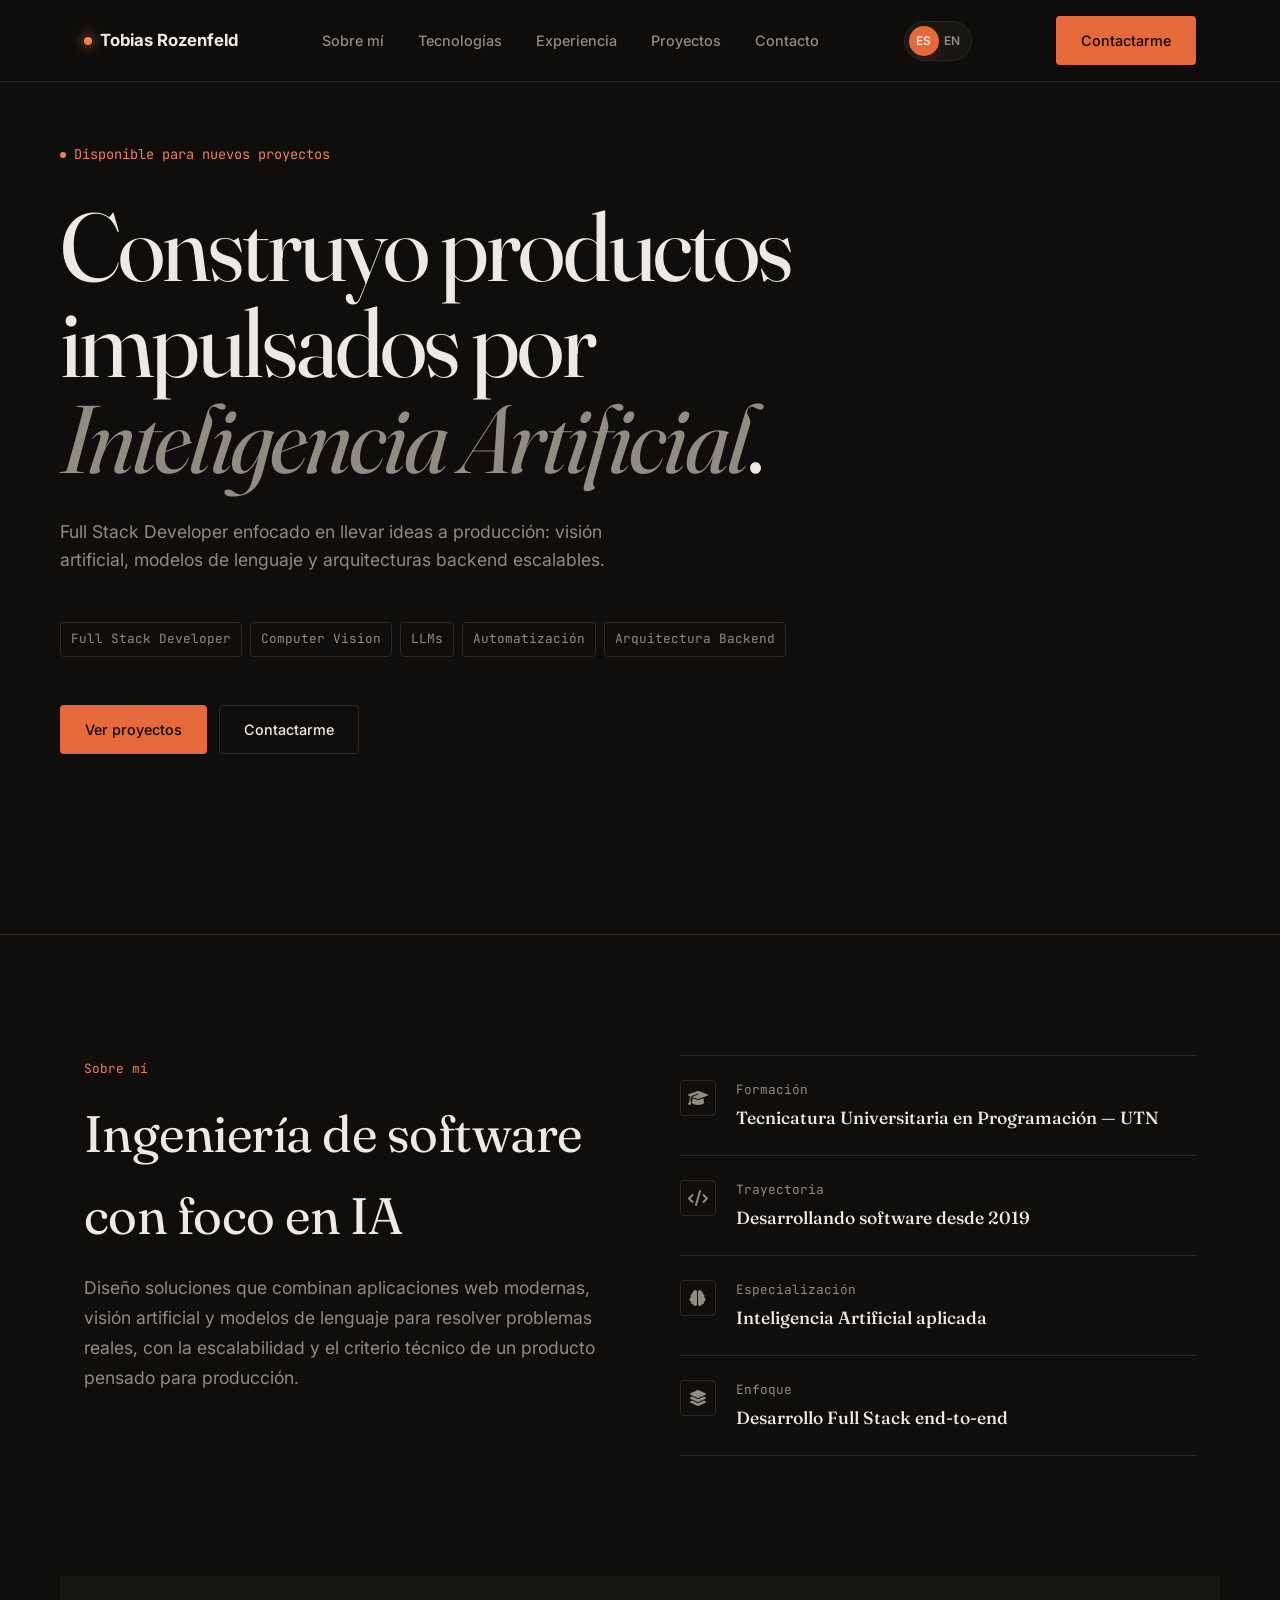
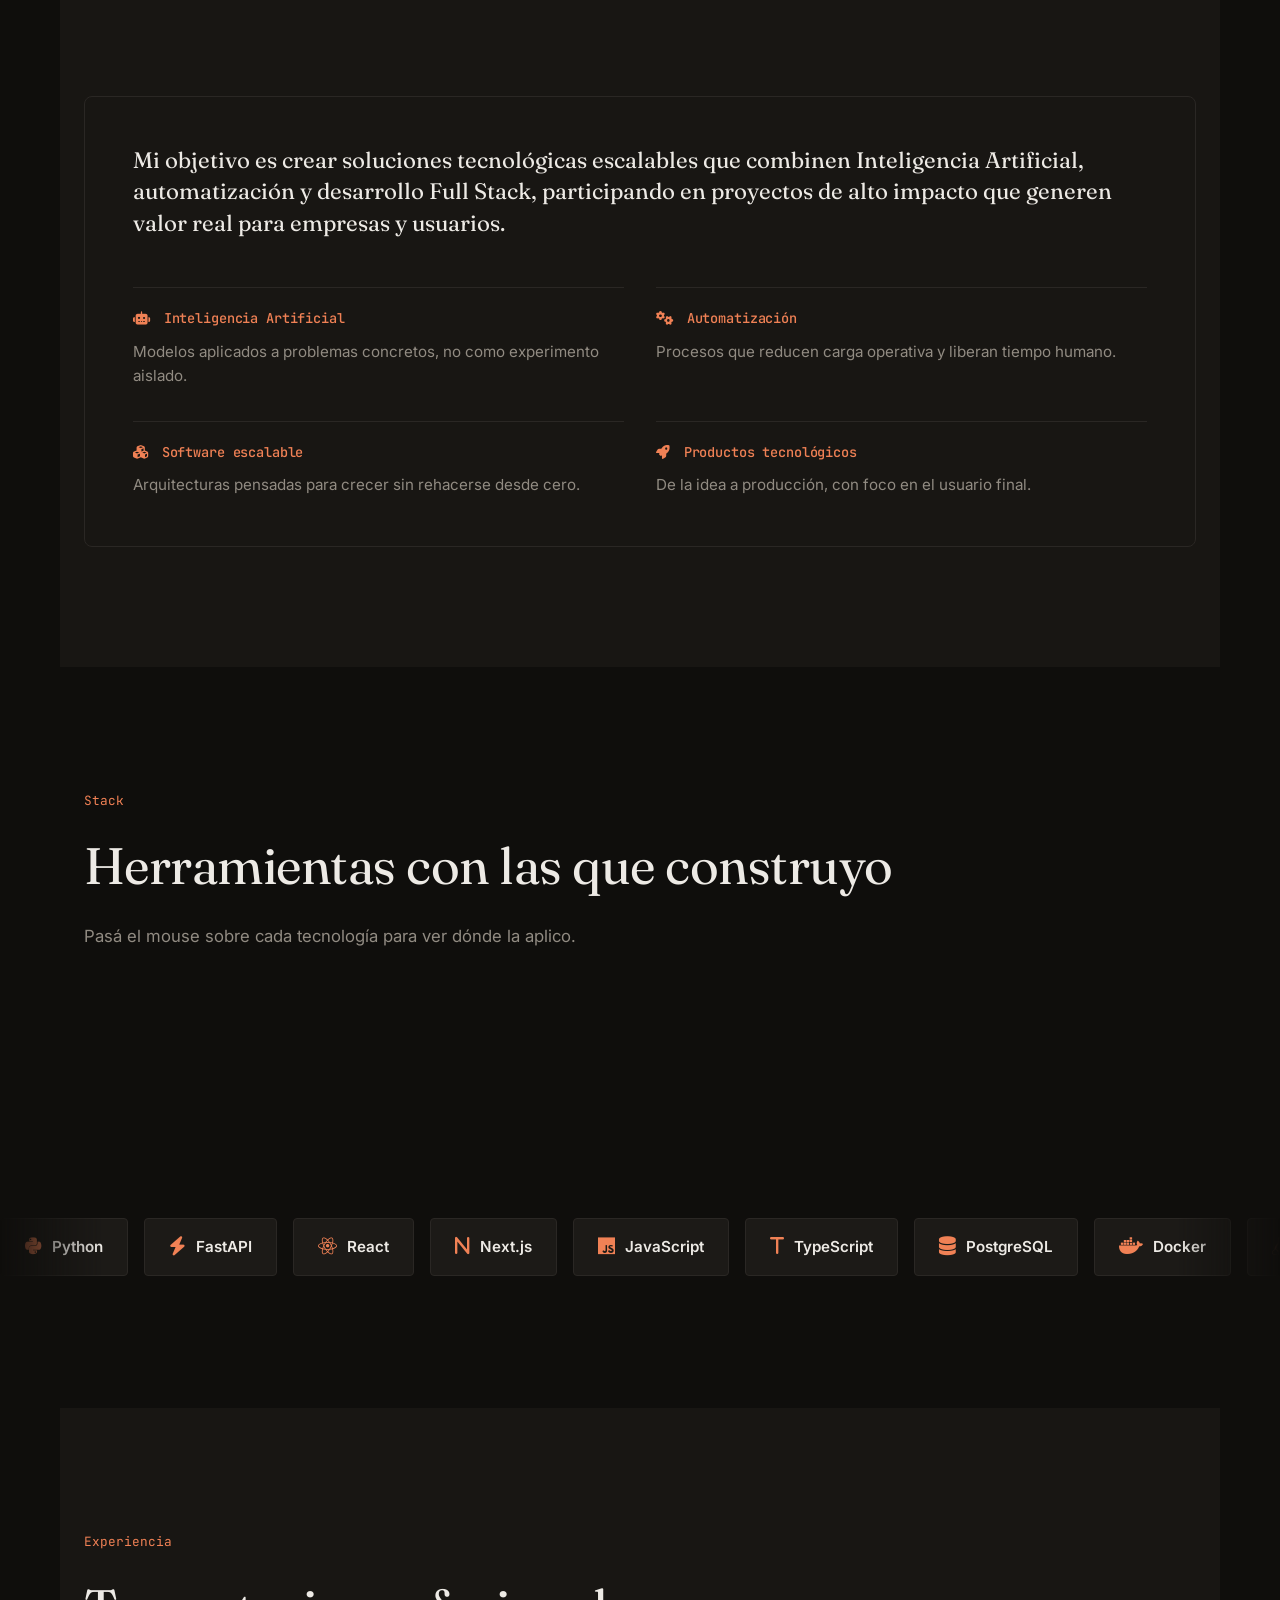
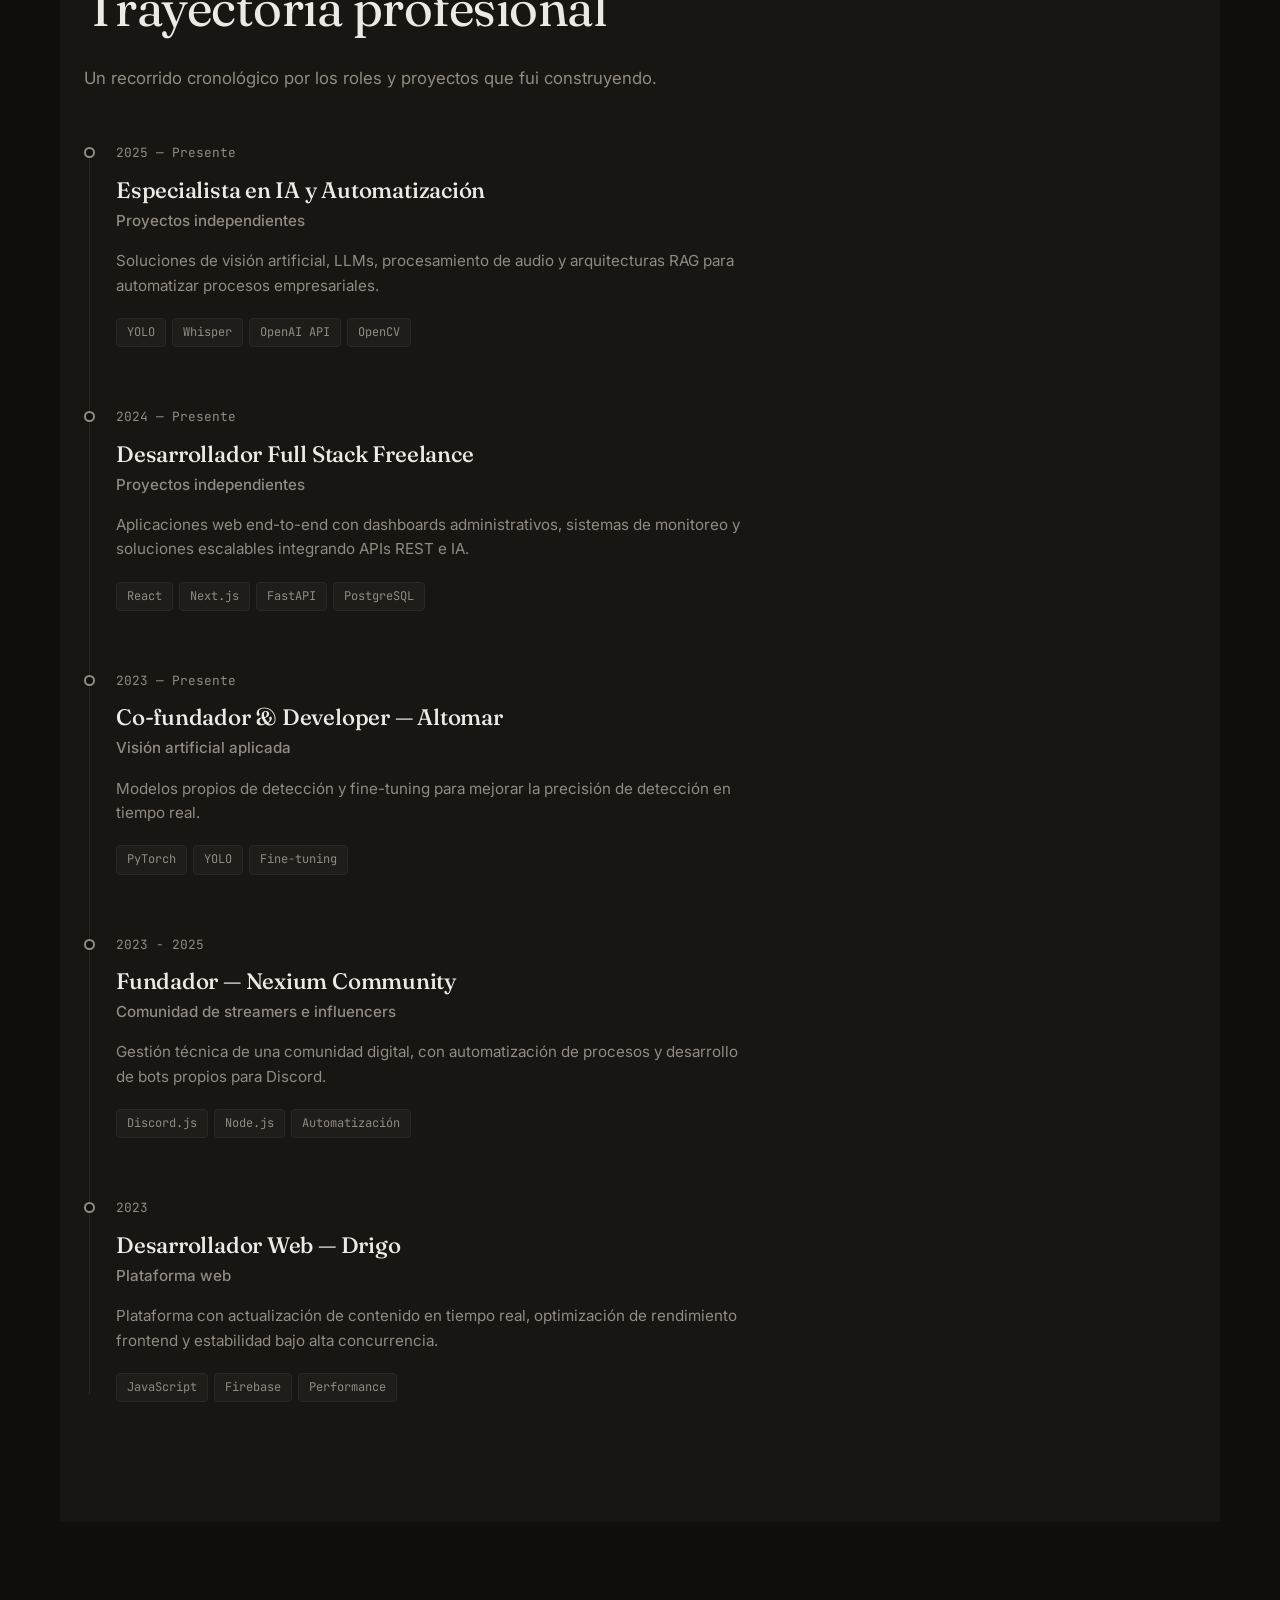
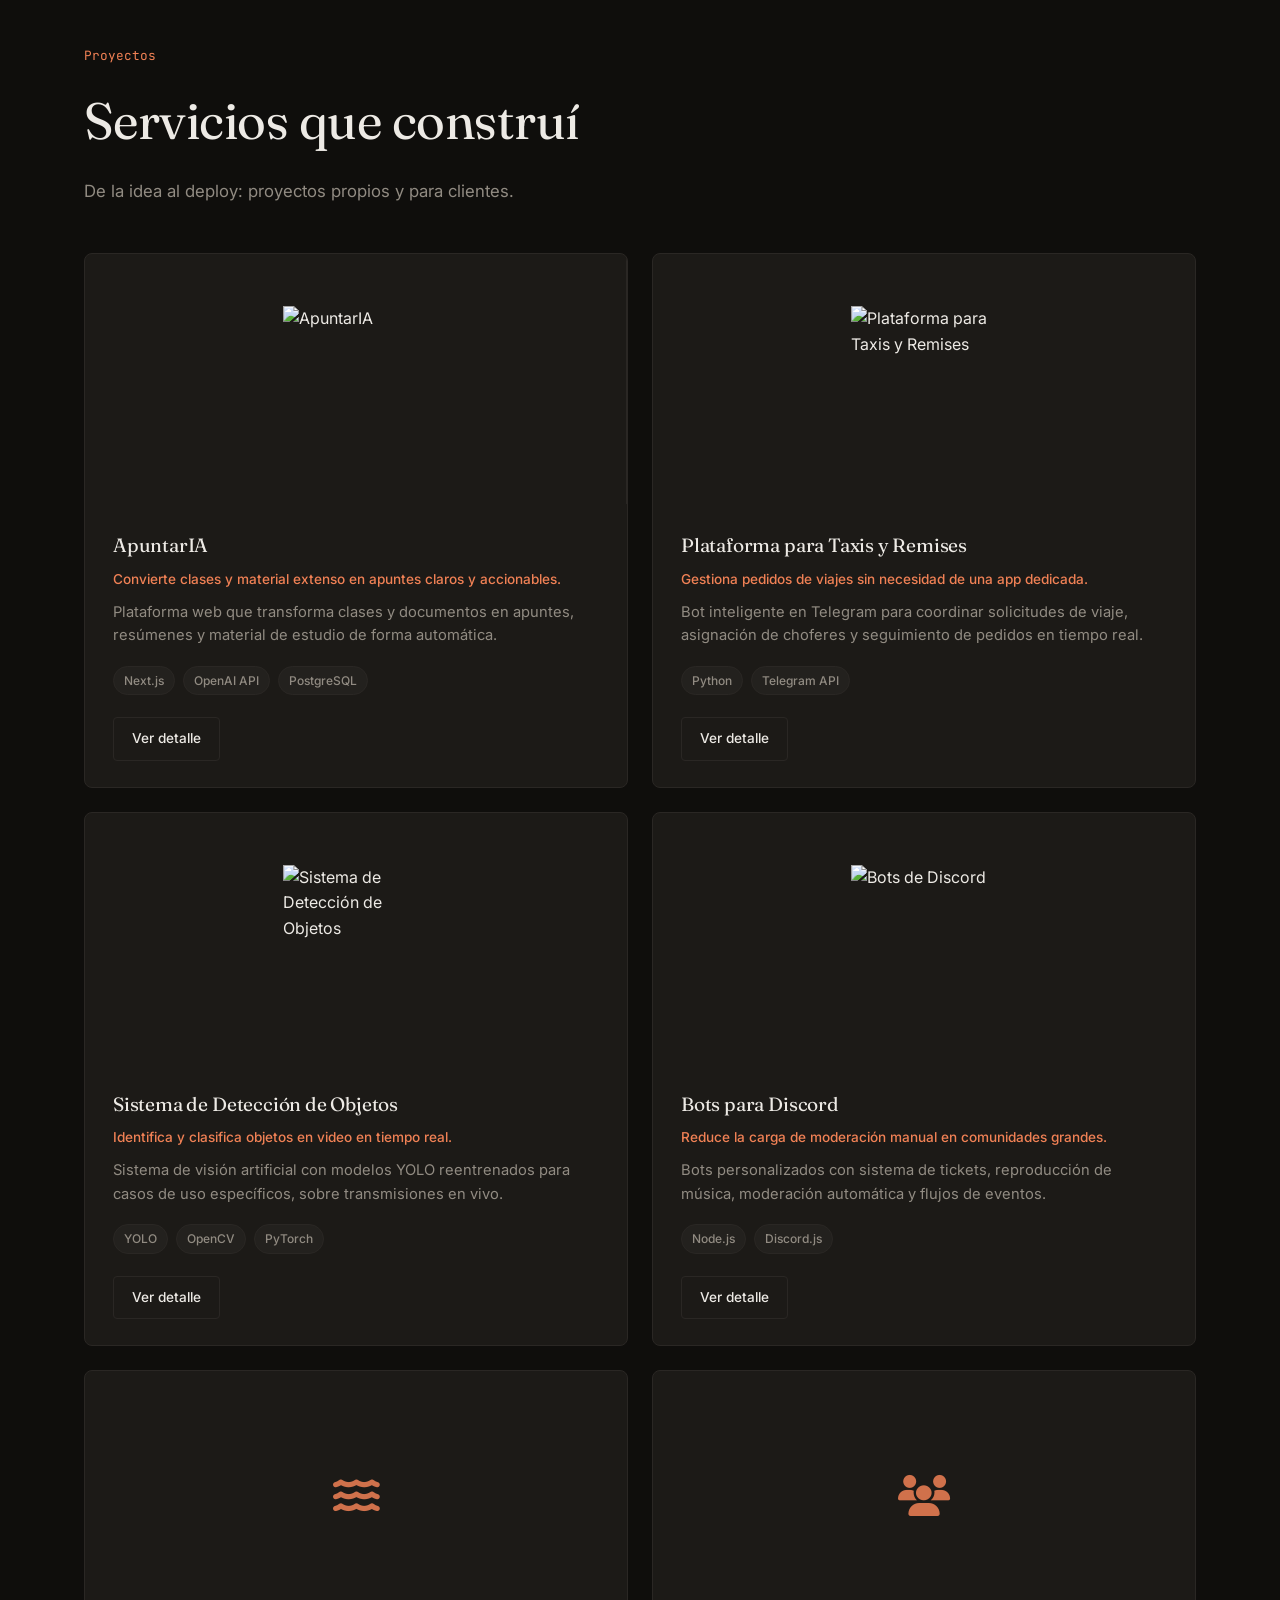
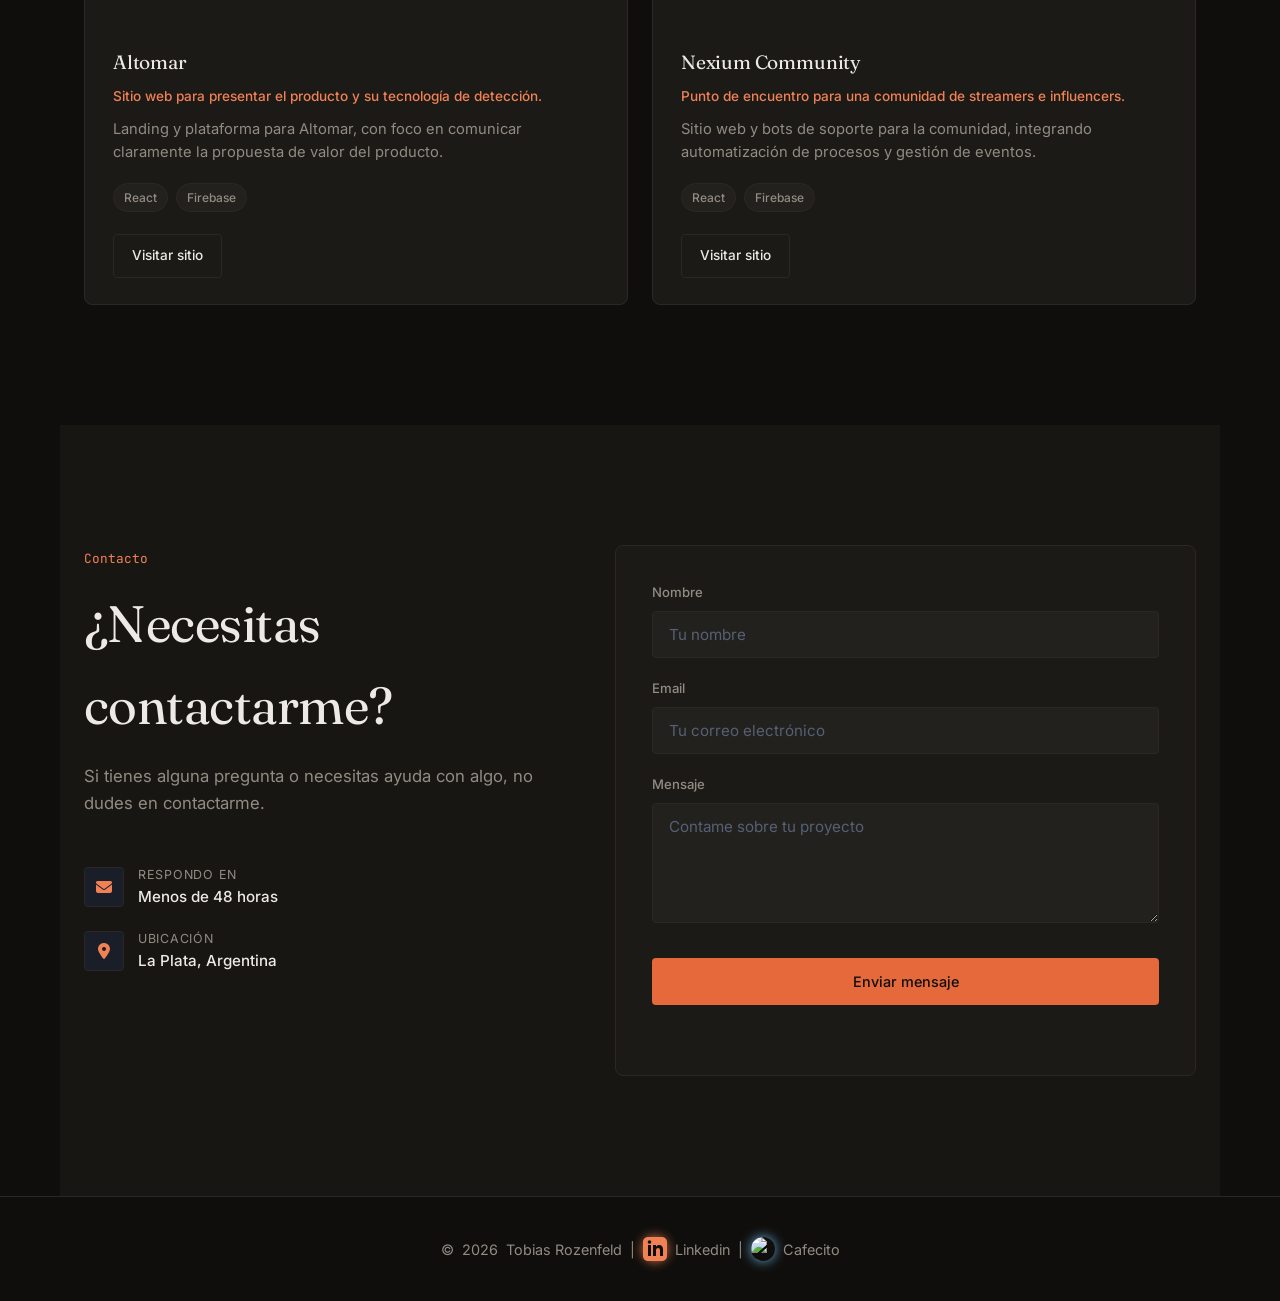
==== commit 5a3095d8: "cafecito para donar" ====
--- a/public/index.html
+++ b/public/index.html
@@ -255,7 +255,7 @@
                         <div class="about-fact-icon"><i class="fa-solid fa-graduation-cap"></i></div>
                         <div>
                             <div class="about-fact-label" data-i18n="about.fact1_label">Formación</div>
-                            <div class="about-fact-value" data-i18n="about.fact1_value">Lic. en Informática — UNLP</div>
+                            <div class="about-fact-value" data-i18n="about.fact1_value">Tecnicatura Universitaria en Programación — UTN</div>
                         </div>
                     </div>
                     <div class="about-fact">
@@ -677,6 +677,20 @@
                     </svg>
                 </a>
                 <span>Linkedin</span>
+                <span class="footer-separator">|</span>
+                <a href="https://cafecito.app/tobiroz/gallery"
+                    target="_blank"
+                    rel="noopener noreferrer"
+                    class="logo-cafecito-glow"
+                    aria-label="Visitar mi perfil de Cafecito">
+
+                    <img
+                        src="https://pbs.twimg.com/profile_images/1286362515404992514/YnFYebw1_400x400.jpg"
+                        alt="Cafecito"
+                    >
+
+                </a>
+                <span>Cafecito</span>
 
             </div>
             <!-- <div class="footer-links">
--- a/public/css/style.css
+++ b/public/css/style.css
@@ -289,6 +289,36 @@
     fill: var(--primary-light); 
 }
 
+.logo-cafecito-glow {
+    display: inline-flex;
+    align-items: center;
+    justify-content: center;
+    width: 24px;
+    height: 24px;
+    border-radius: 50%;
+    background: transparent;
+
+    /* Glow propio de Cafecito */
+    box-shadow: 0 0 12px #65abda;
+
+    transition: all 0.3s ease;
+}
+
+.logo-cafecito-glow img {
+    width: 100%;
+    height: 100%;
+    object-fit: cover;
+    display: block;
+    border-radius: 50%;
+}
+
+.logo-cafecito-glow:hover {
+    transform: scale(1.08);
+    box-shadow:
+        0 0 8px #65abda,
+        0 0 18px #65abda,
+        0 0 30px rgba(74, 162, 202, 0.6);
+}
 
 .logo-text {
     font-size: 1.05rem;
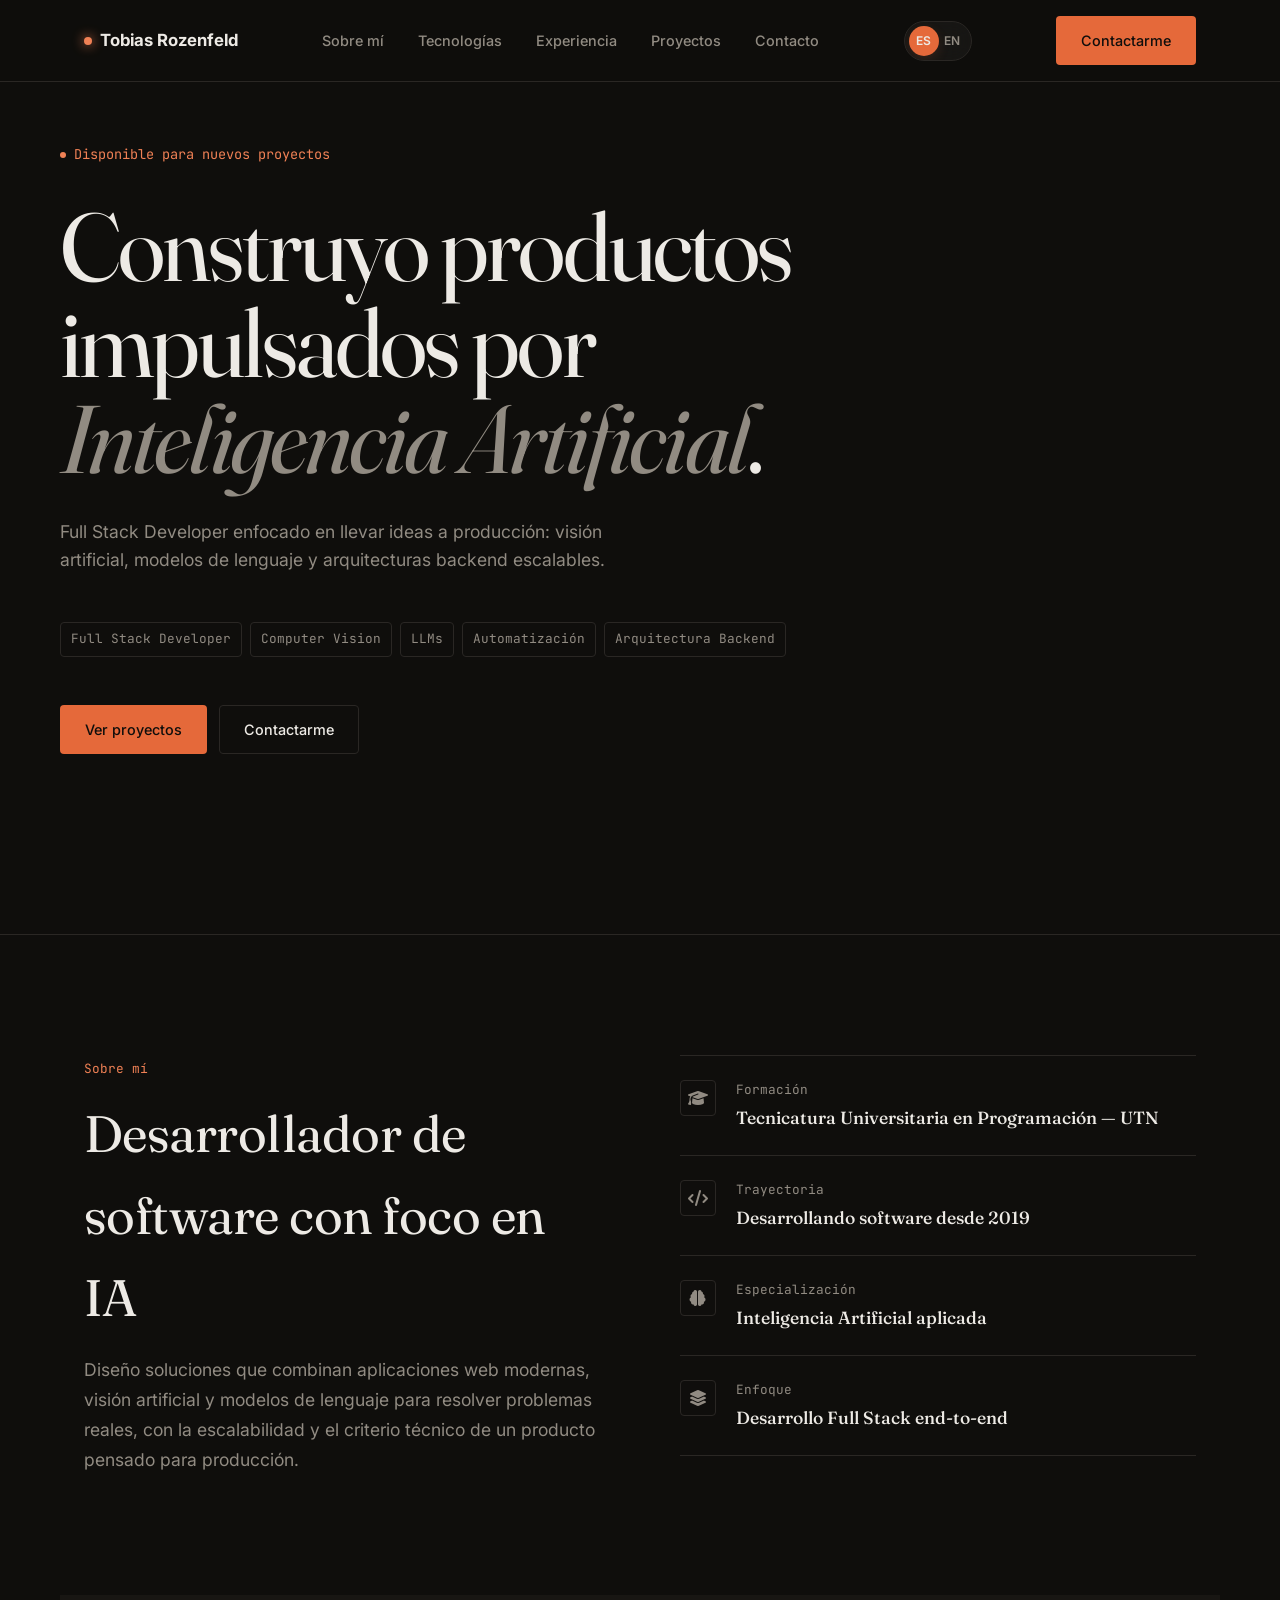
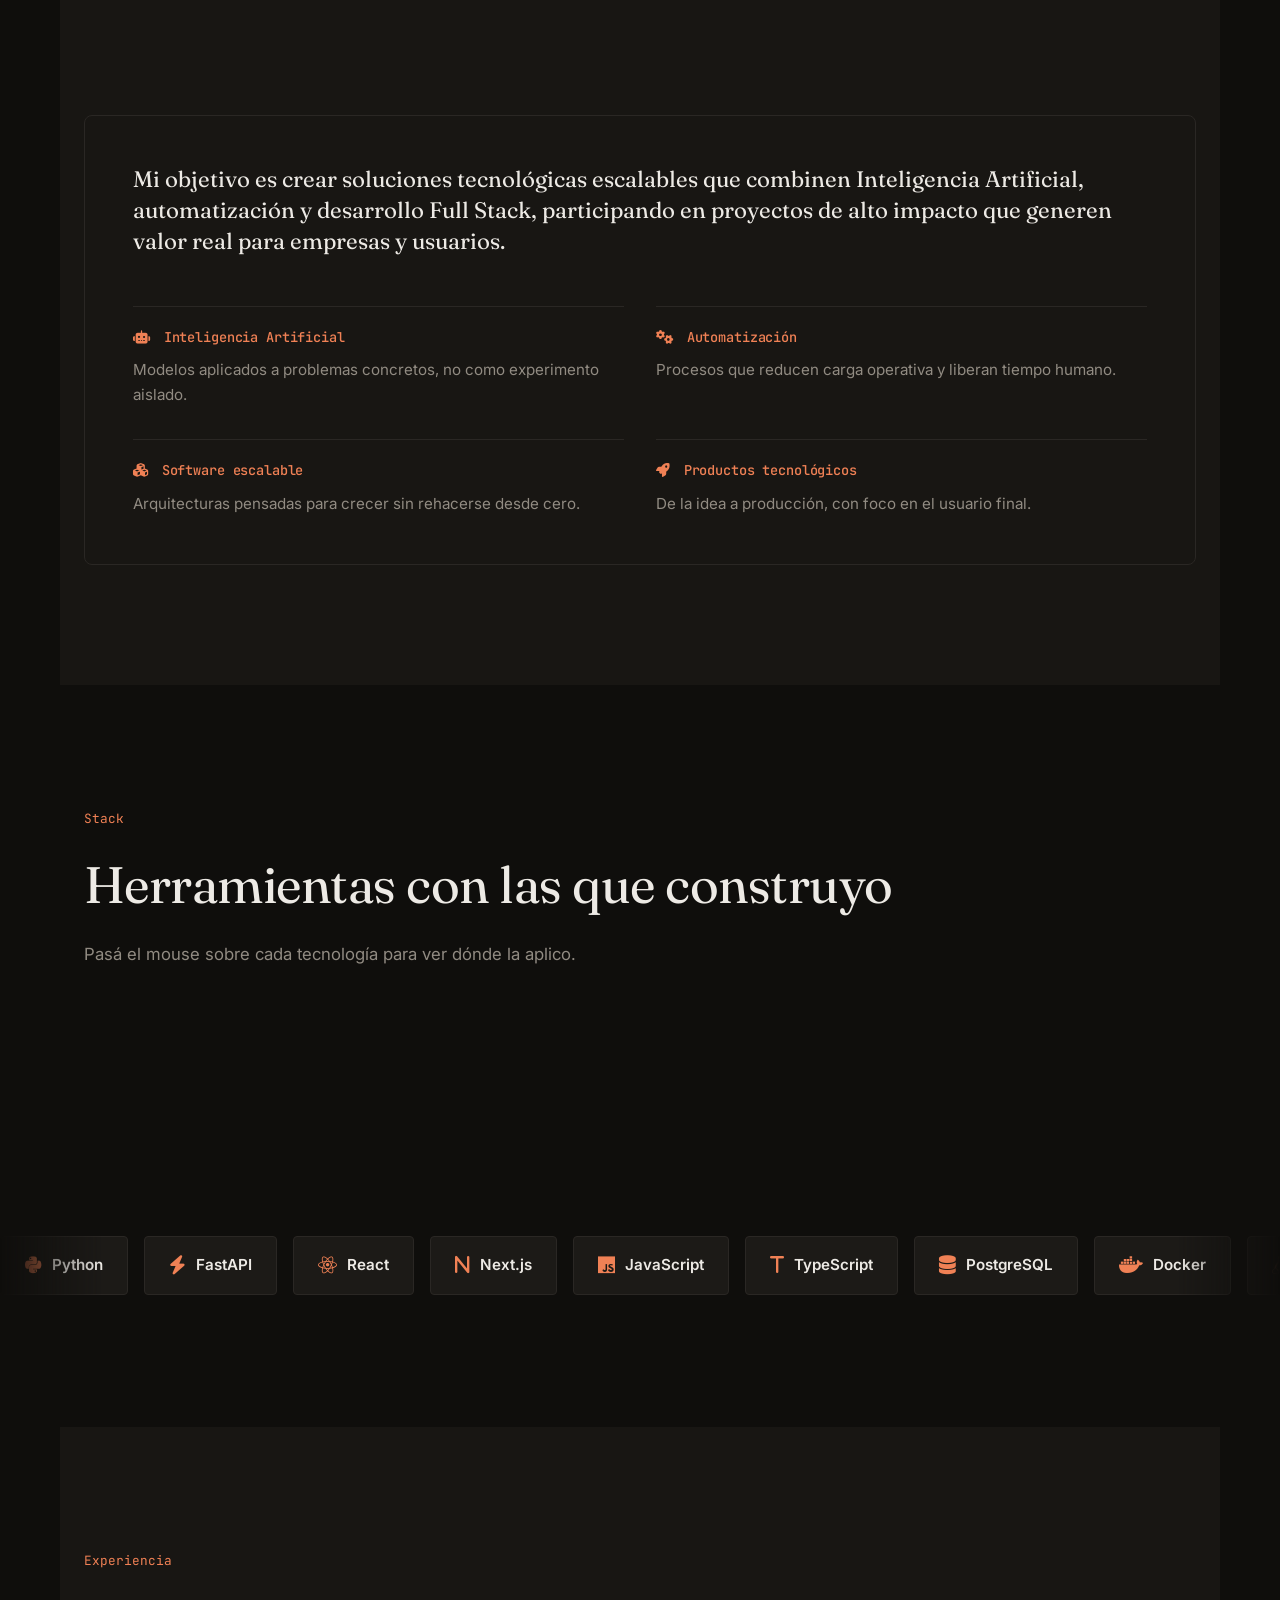
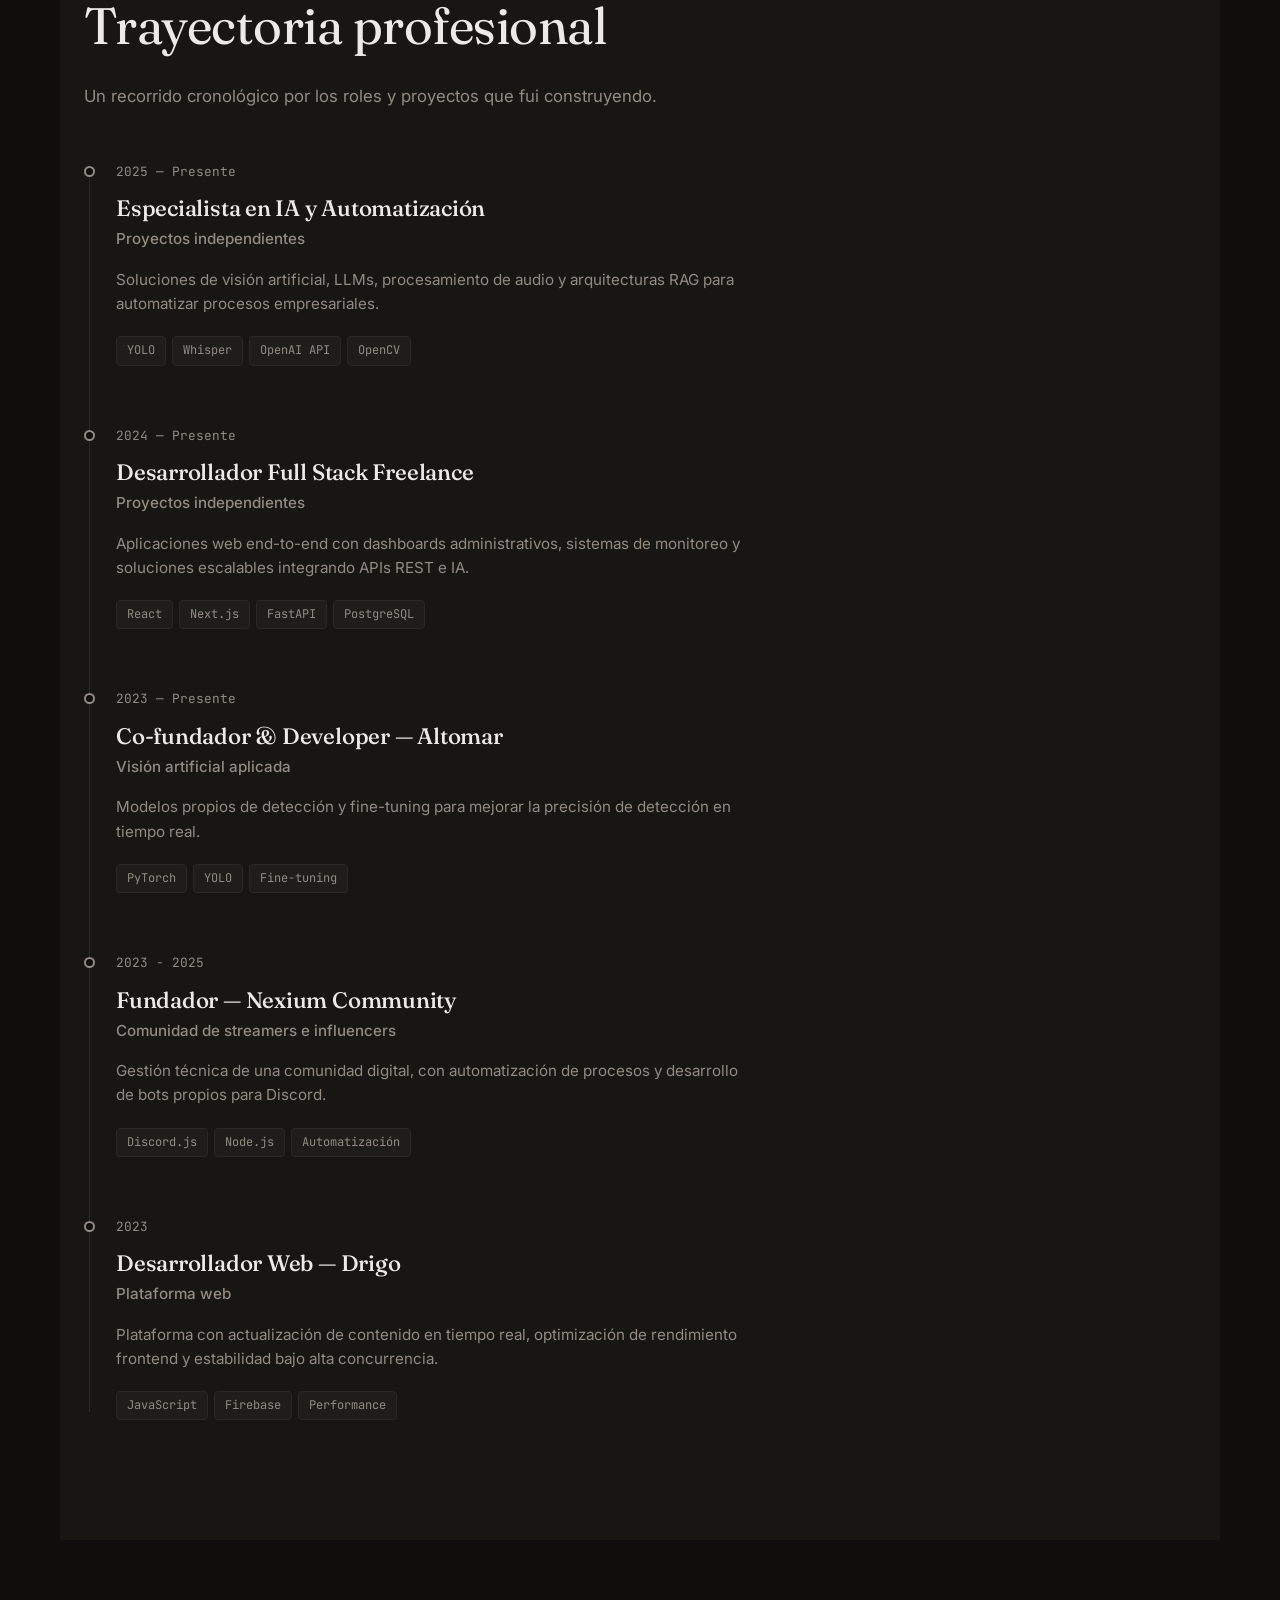
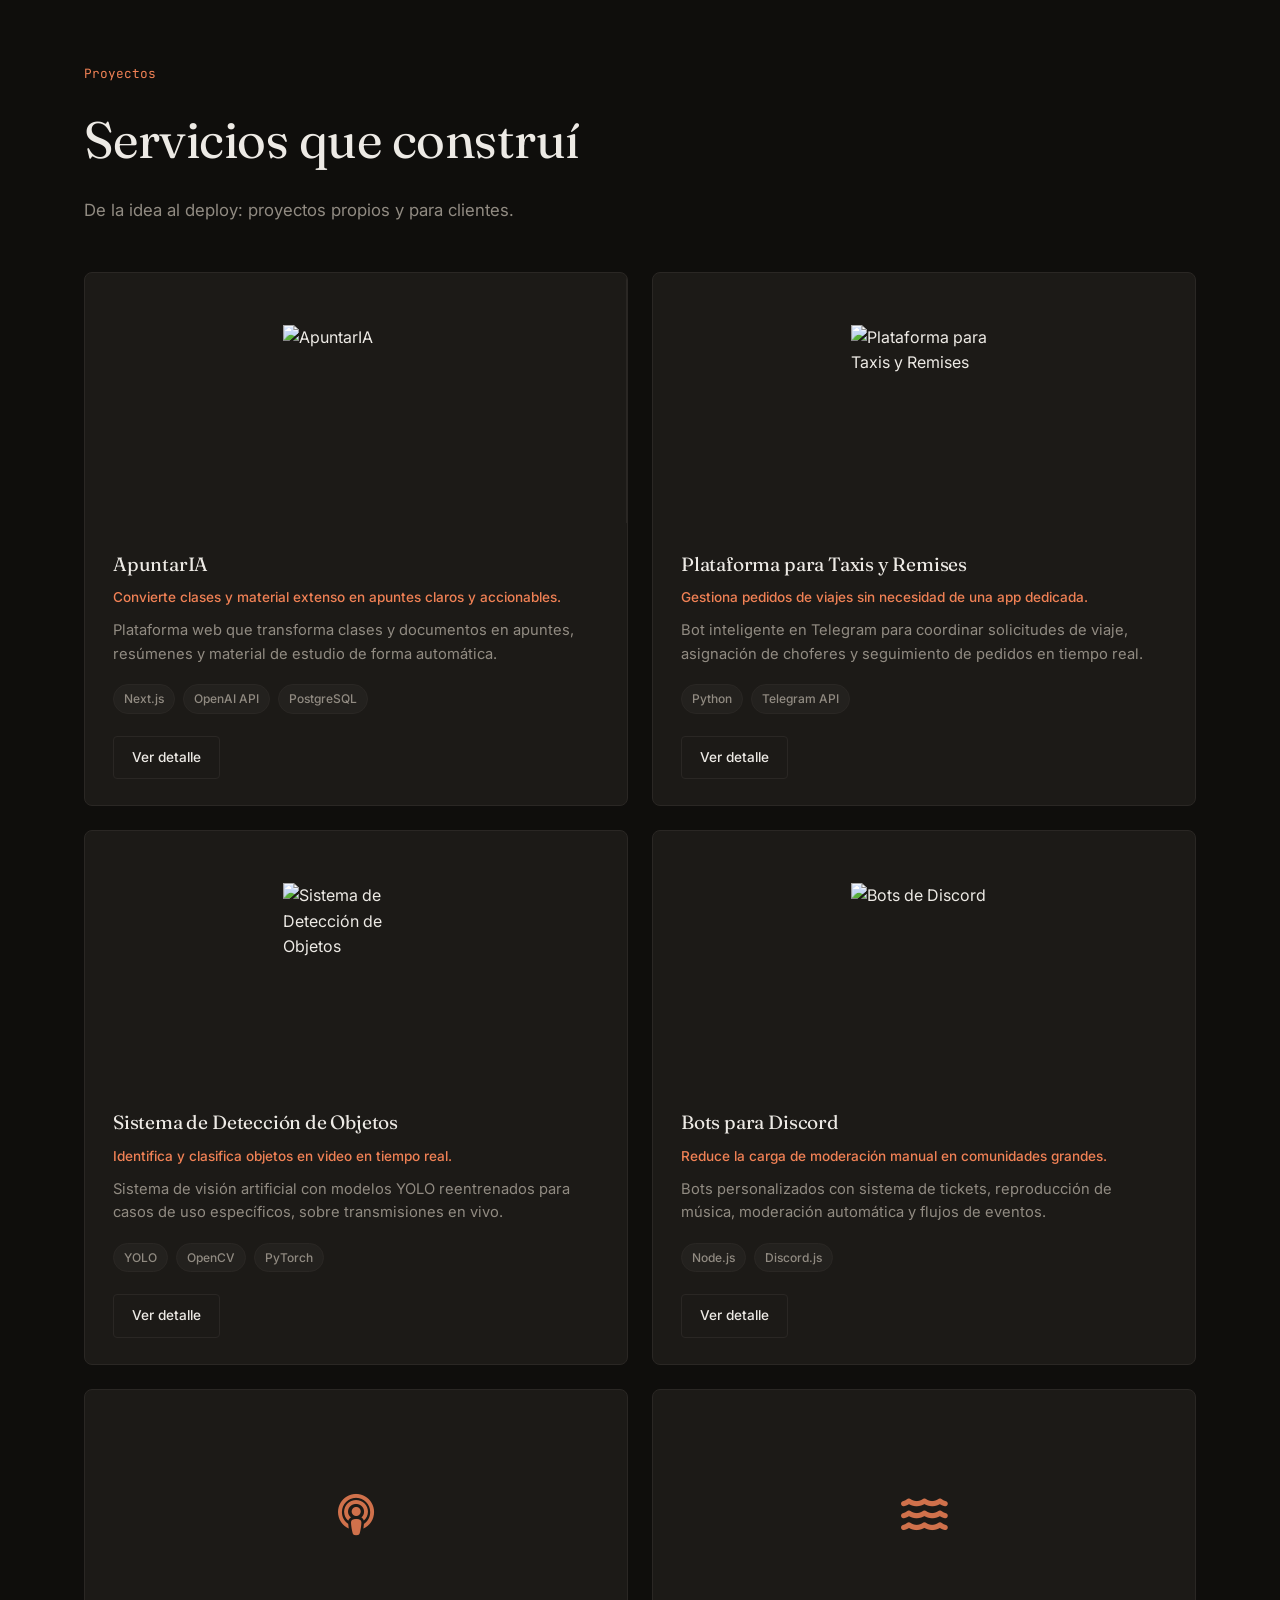
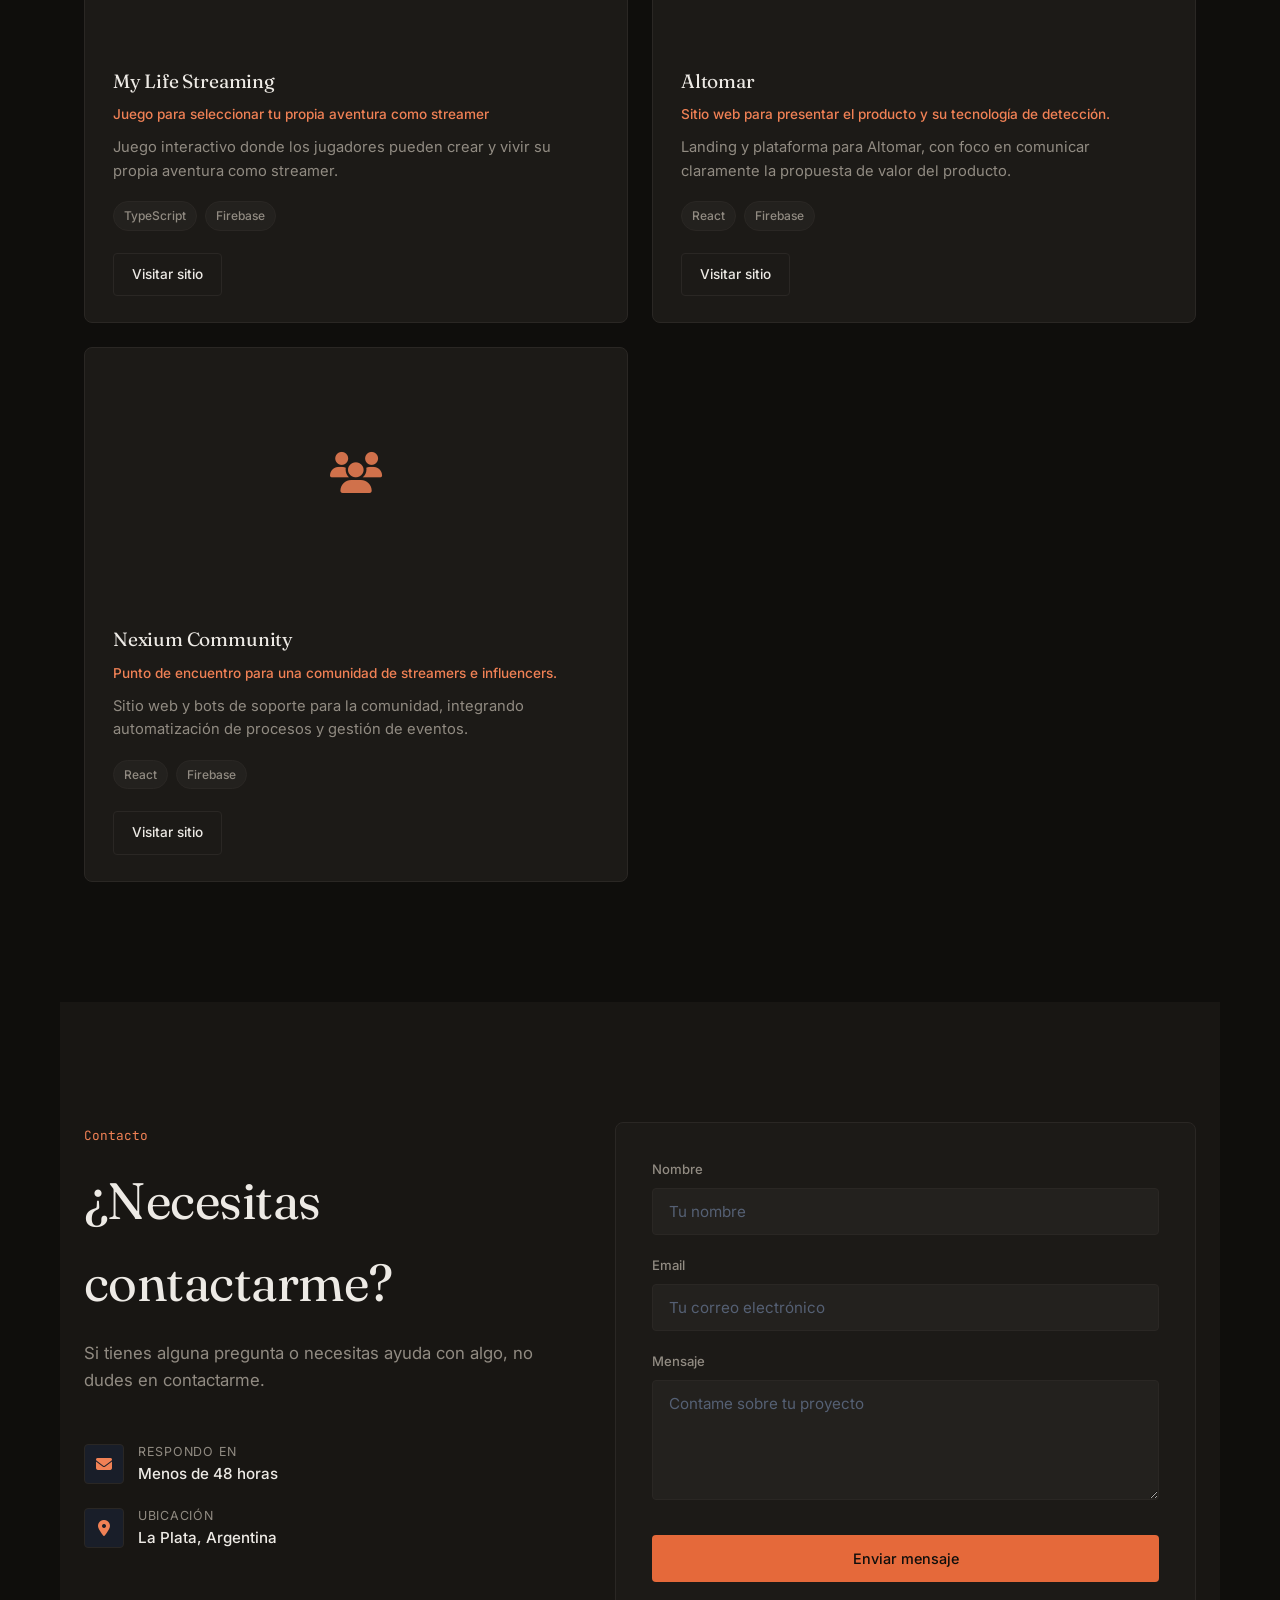
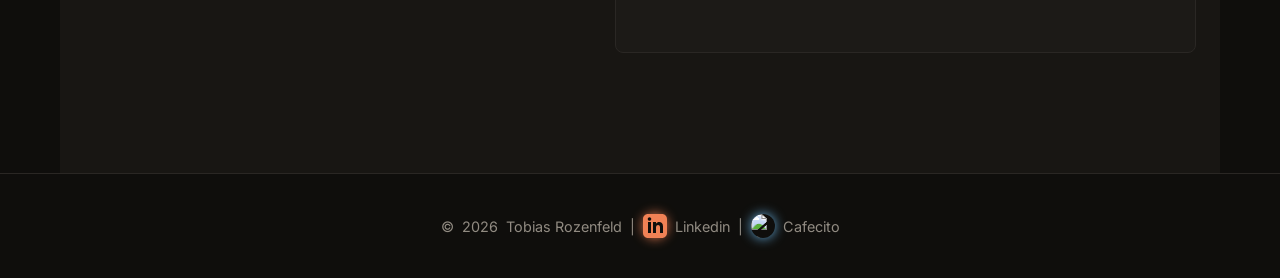
==== commit e7ba457c: "cambio de palabra inapropiada ingeniero a desarrollador" ====
--- a/public/index.html
+++ b/public/index.html
@@ -242,7 +242,7 @@
             <div class="about-grid">
                 <div class="about-text reveal">
                     <span class="eyebrow" data-i18n="about.eyebrow">Sobre mí</span>
-                    <h2 class="section-title" data-i18n="about.title">Ingeniería de software con foco en IA</h2>
+                    <h2 class="section-title" data-i18n="about.title">Desarrollador de software con foco en IA</h2>
                     <p class="section-description" data-i18n="about.desc">
                         Diseño soluciones que combinan aplicaciones web modernas, visión artificial
                         y modelos de lenguaje para resolver problemas reales, con la escalabilidad
@@ -580,6 +580,21 @@
                 </div>
 
                 <div class="glass-card project-card reveal">
+                    <div class="project-media"><i class="fa-solid fa-podcast project-media-icon"></i></div>
+                    <div class="project-body">
+                        <h3 class="project-name" data-i18n="proj.mylifestreaming.name">My Life Streaming</h3>
+                        <div class="project-problem" data-i18n="proj.mylifestreaming.problem">Juego para seleccionar tu propia aventura como streamer</div>
+                        <p class="project-desc" data-i18n="proj.mylifestreaming.desc">
+                            Juego interactivo donde los jugadores pueden crear y vivir su propia aventura como streamer.
+                        </p>
+                        <div class="project-tags"><span>TypeScript</span><span>Firebase</span></div>
+                        <div class="project-actions">
+                            <a href="https://mylifestreaming.web.app" target="_blank" class="btn btn-outline" data-i18n="proj.mylifestreaming.cta">Visitar sitio</a>
+                        </div>
+                    </div>
+                </div>
+
+                <div class="glass-card project-card reveal">
                     <div class="project-media"><i class="fa-solid fa-water project-media-icon"></i></div>
                     <div class="project-body">
                         <h3 class="project-name" data-i18n="proj.altomar.name">Altomar</h3>
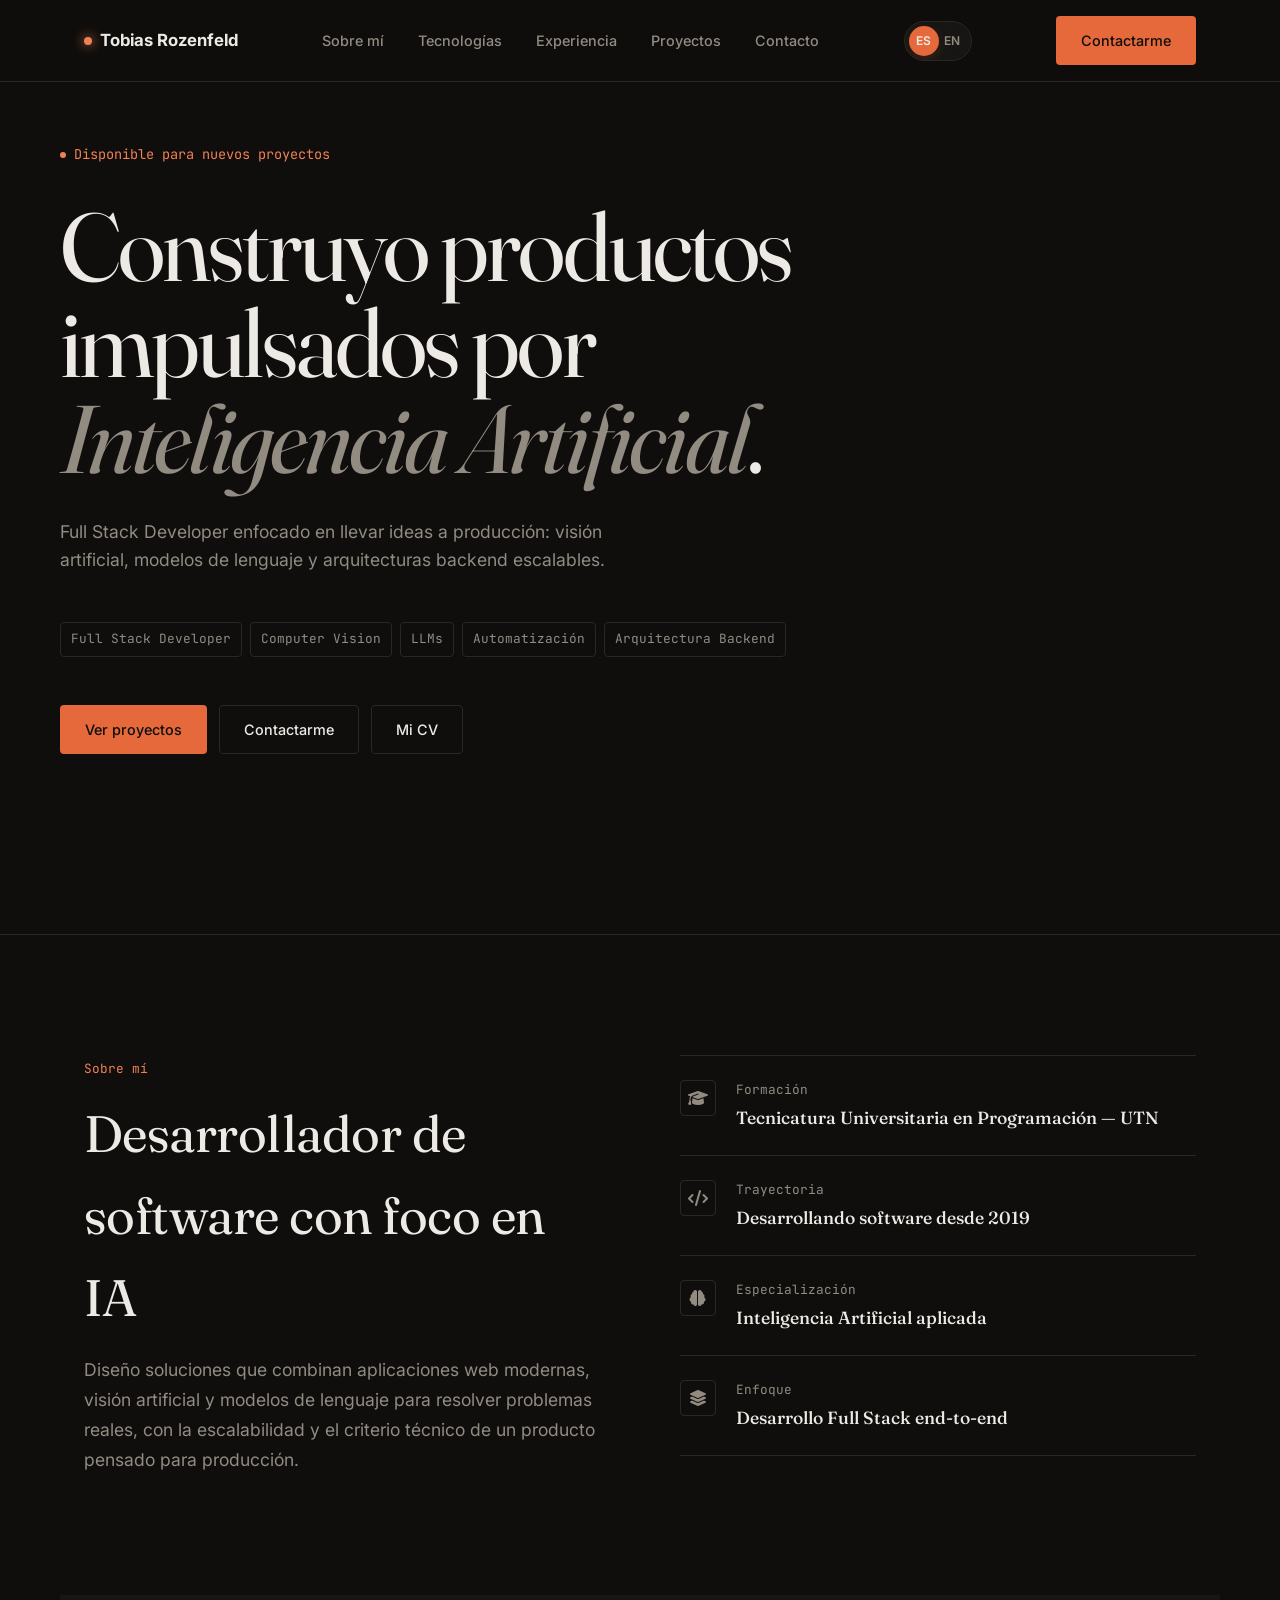
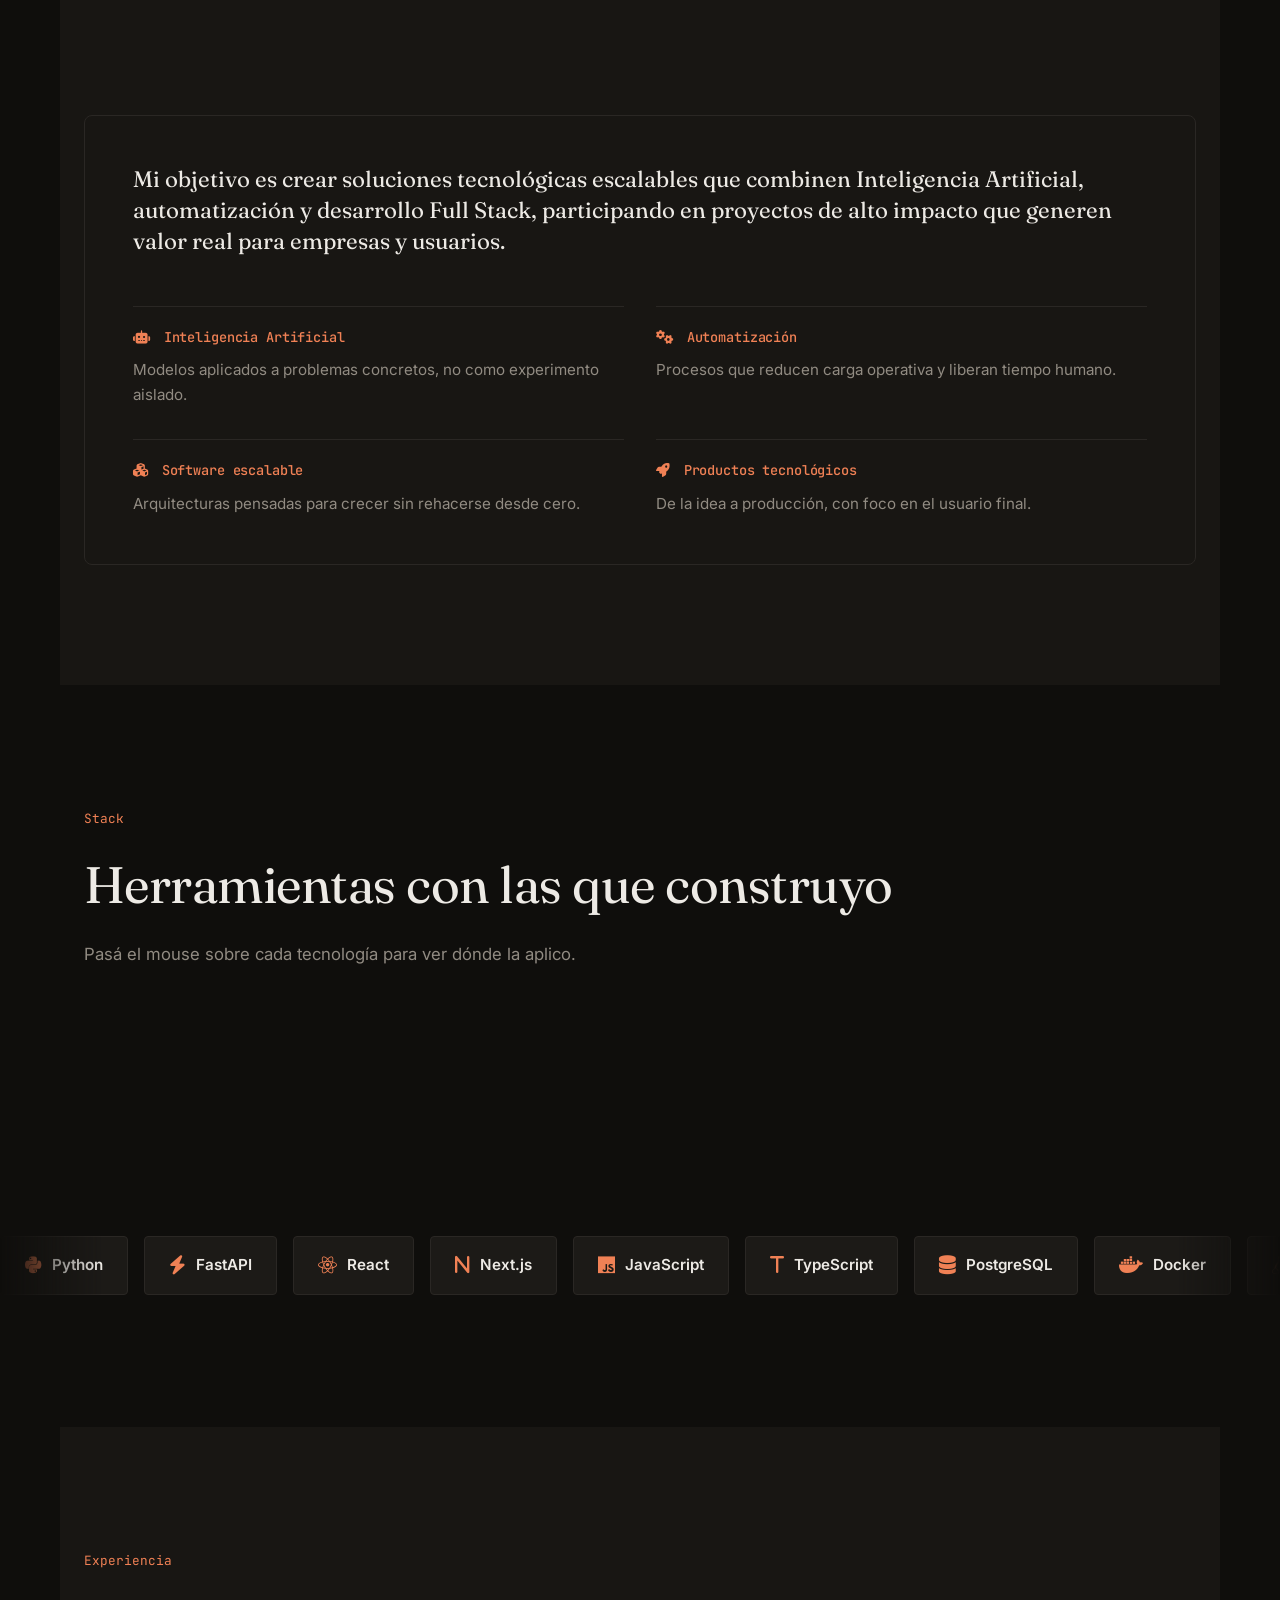
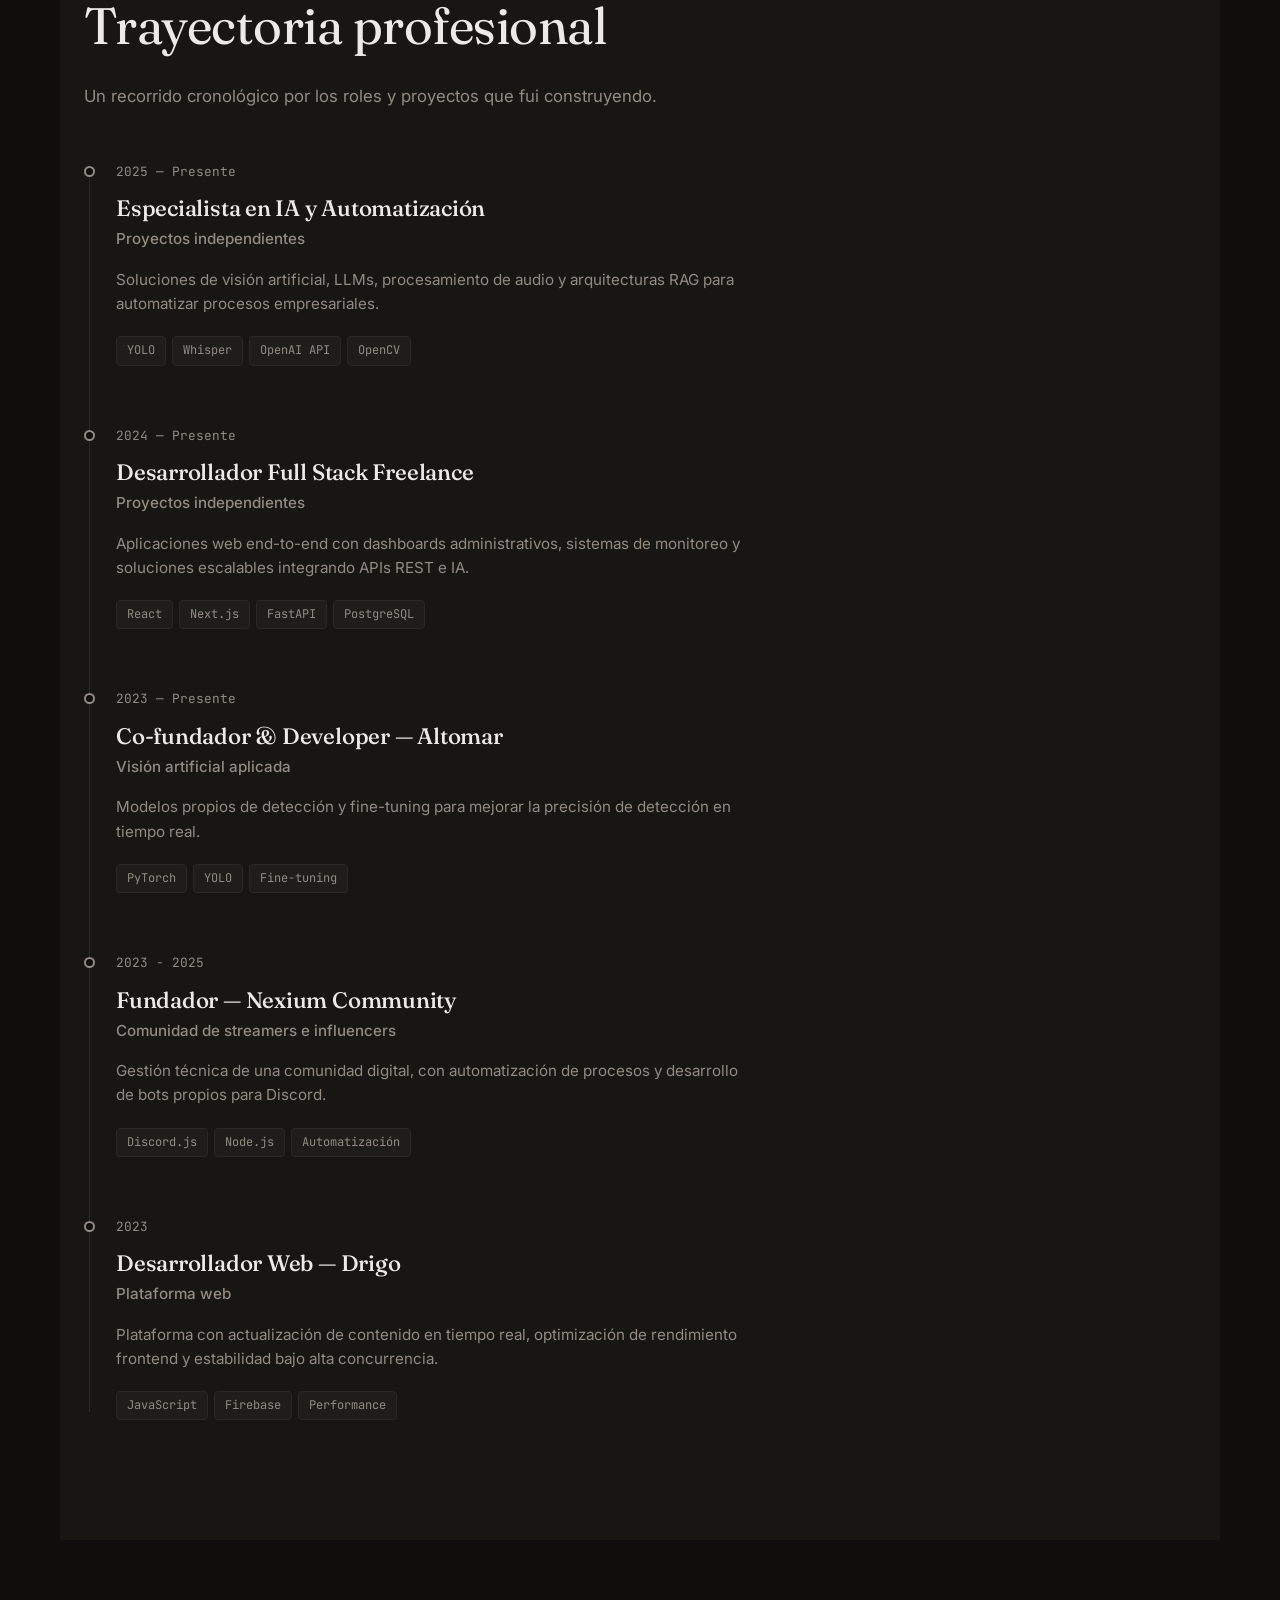
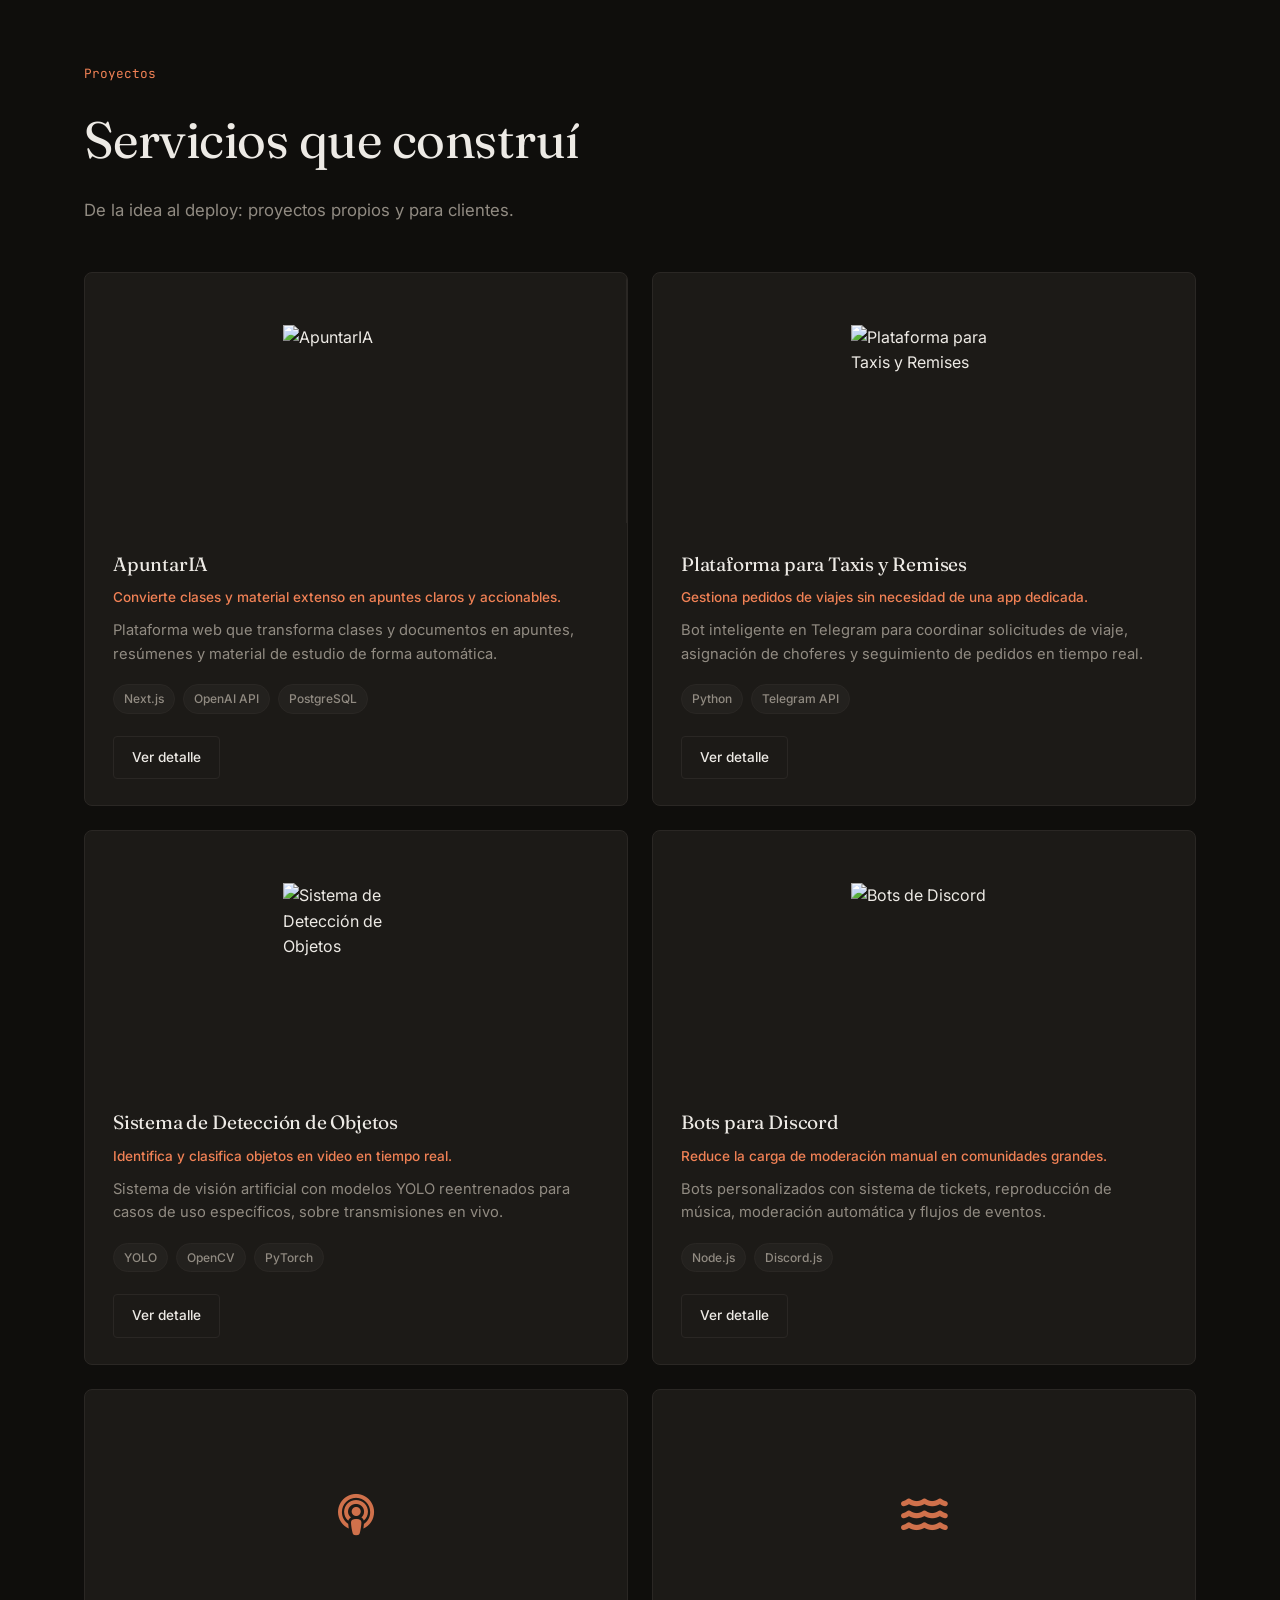
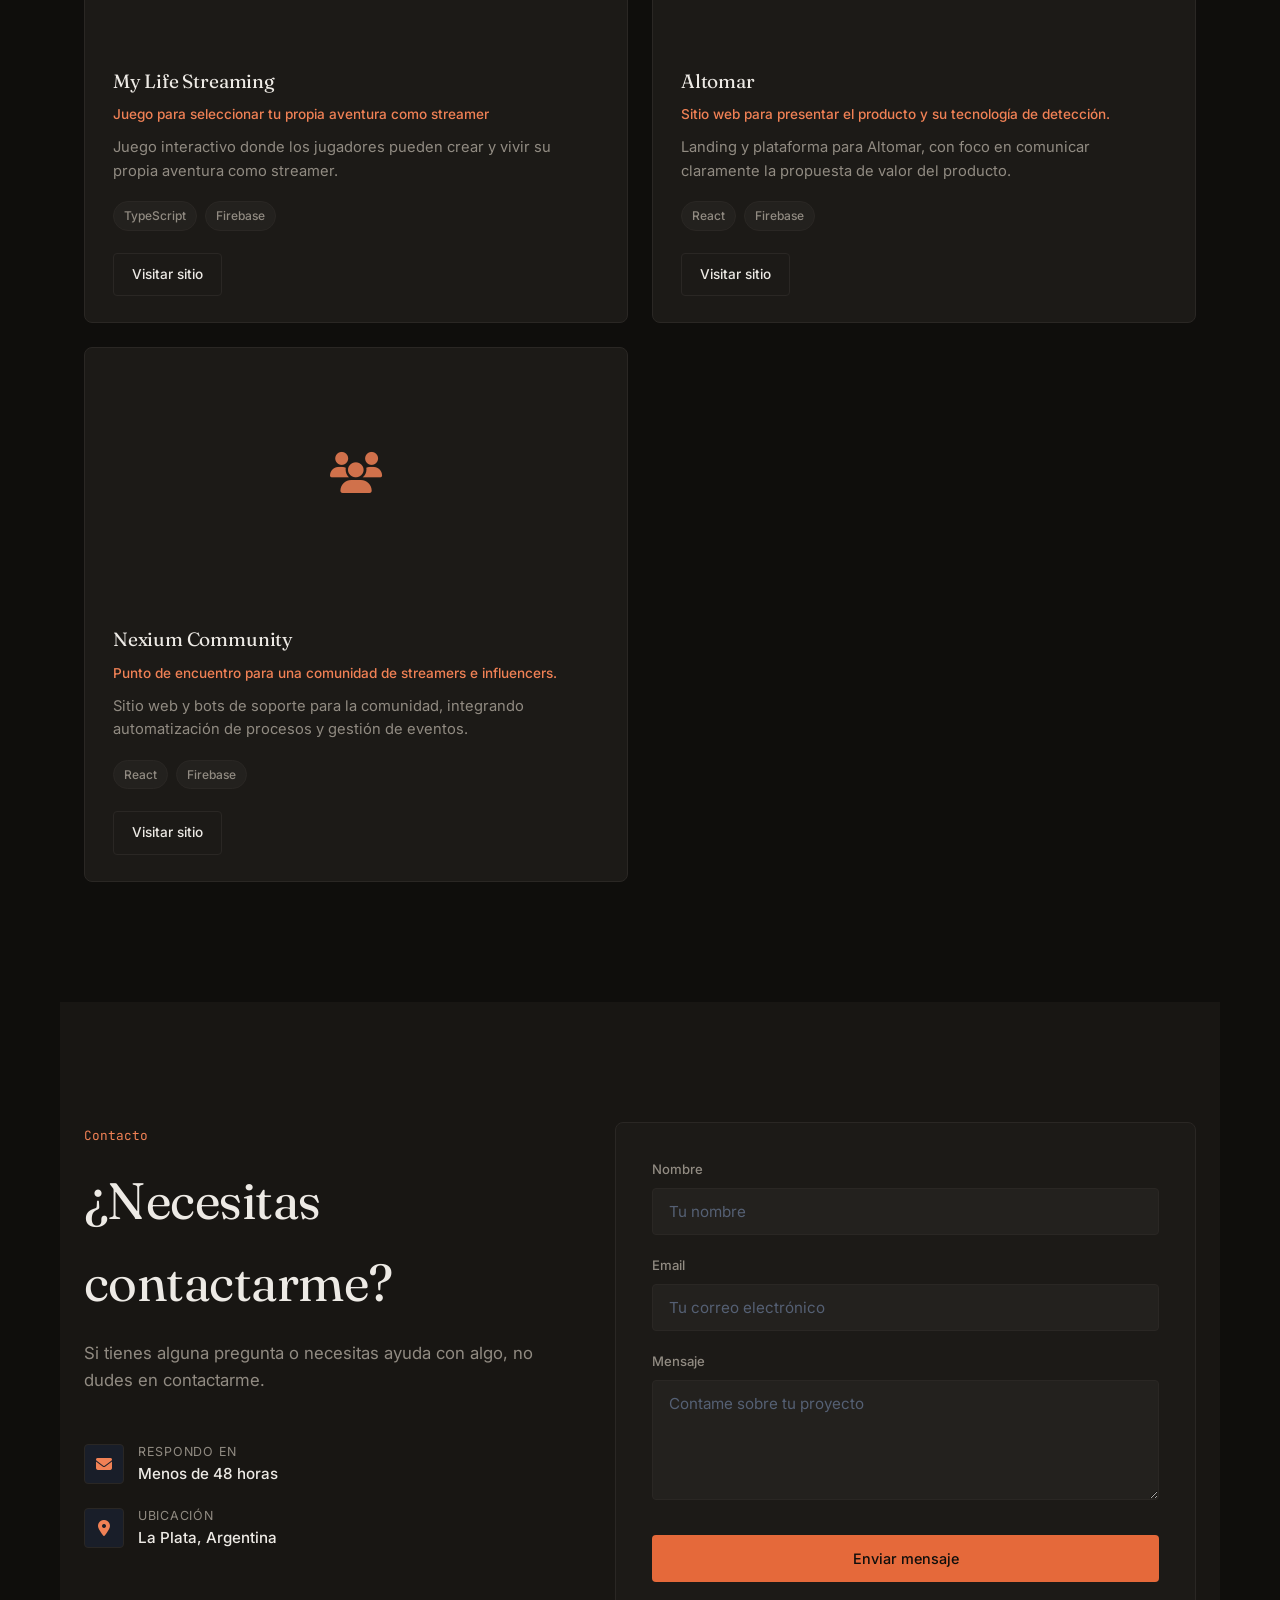
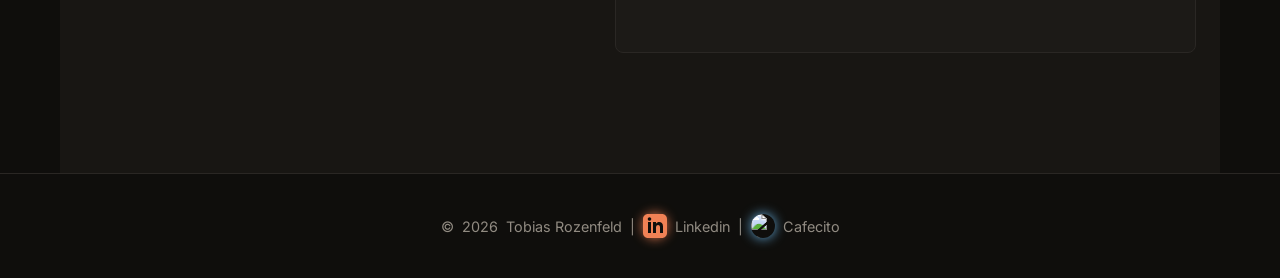
==== commit 940ca3ee: "Agrego BTN Mi CV" ====
--- a/public/index.html
+++ b/public/index.html
@@ -229,6 +229,8 @@
                 <div class="hero-actions">
                     <a href="#projects" class="btn btn-primary" data-i18n="hero.cta_projects">Ver proyectos</a>
                     <a href="#contact" class="btn btn-outline" data-i18n="hero.cta_contact">Contactarme</a>
+                    <!-- <a href="#cv" class="btn btn-outline" data-i18n="hero.cta_cv">Mi CV</a> -->
+                    <a href="/CV_Tobias.zip" class="btn btn-outline" download="CV-Tobias.zip" data-i18n="hero.cta_cv">Mi CV</a>
                 </div>
             </div>
 
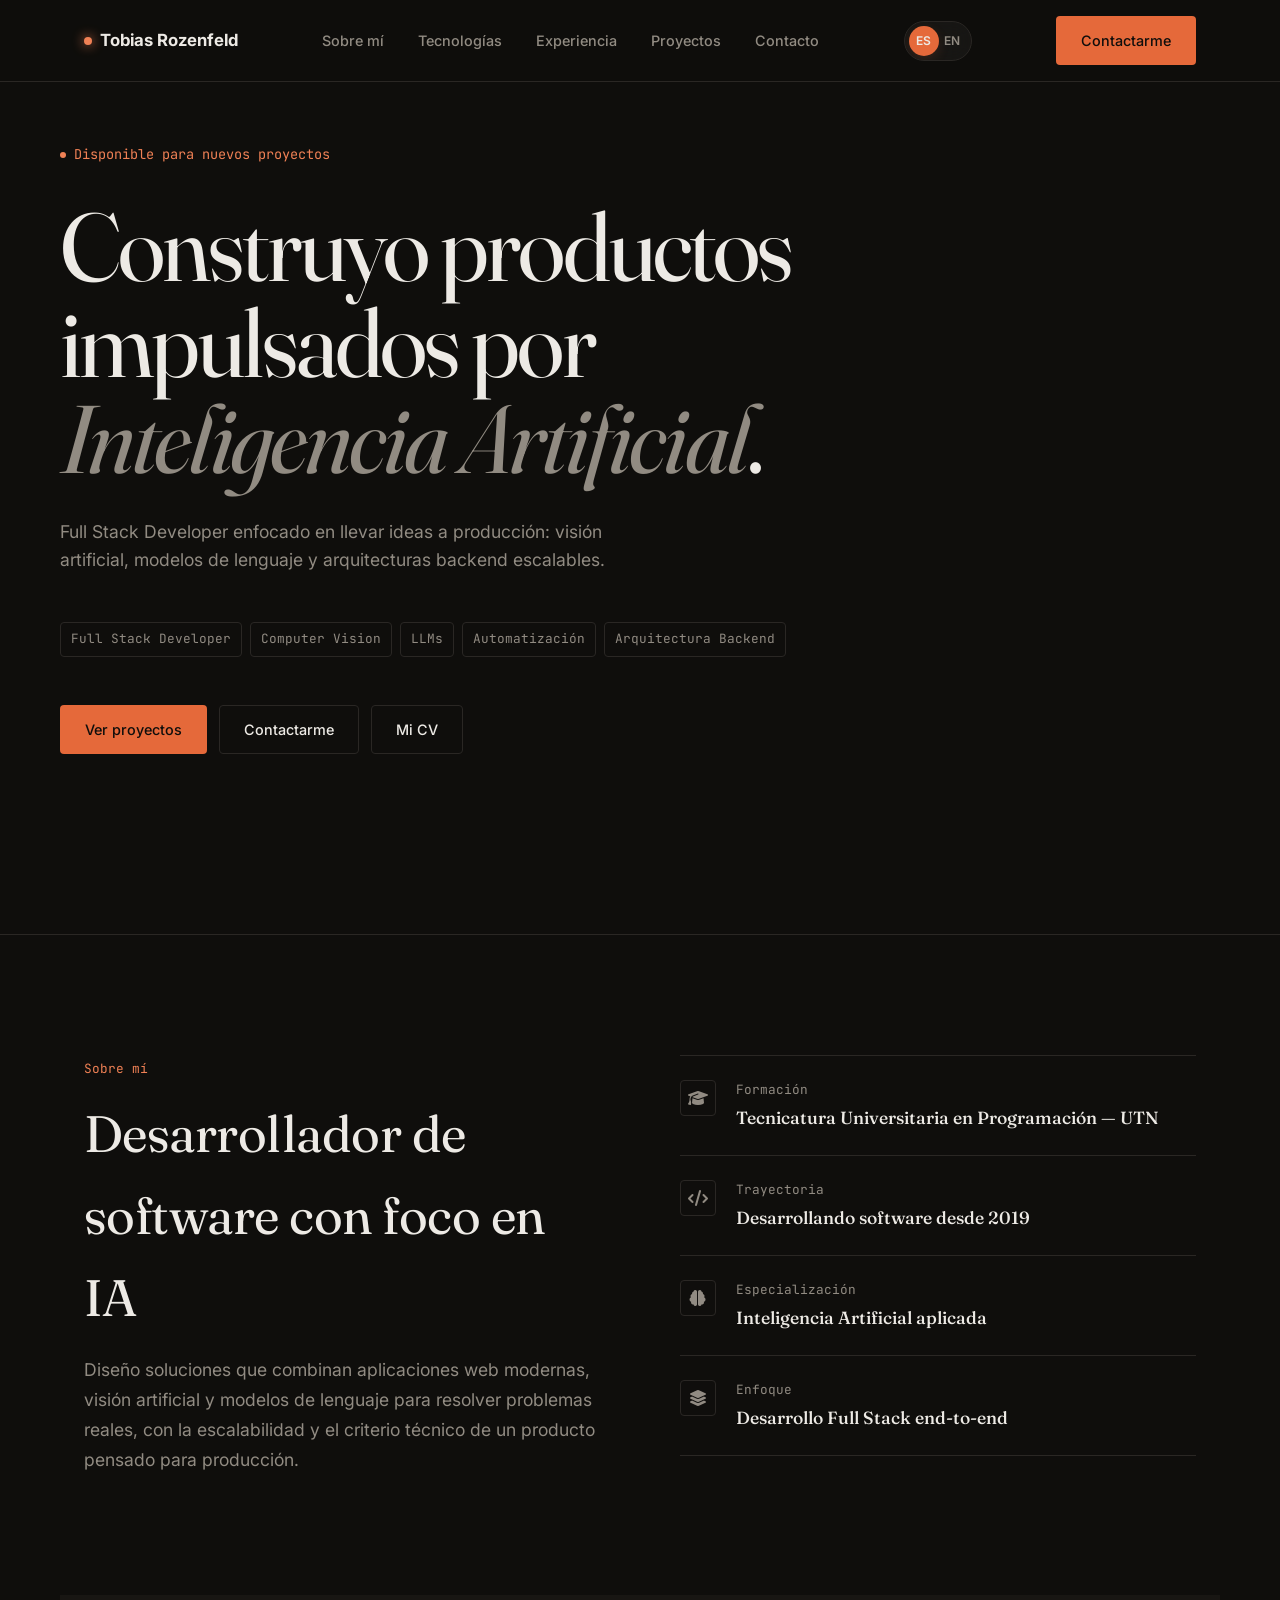
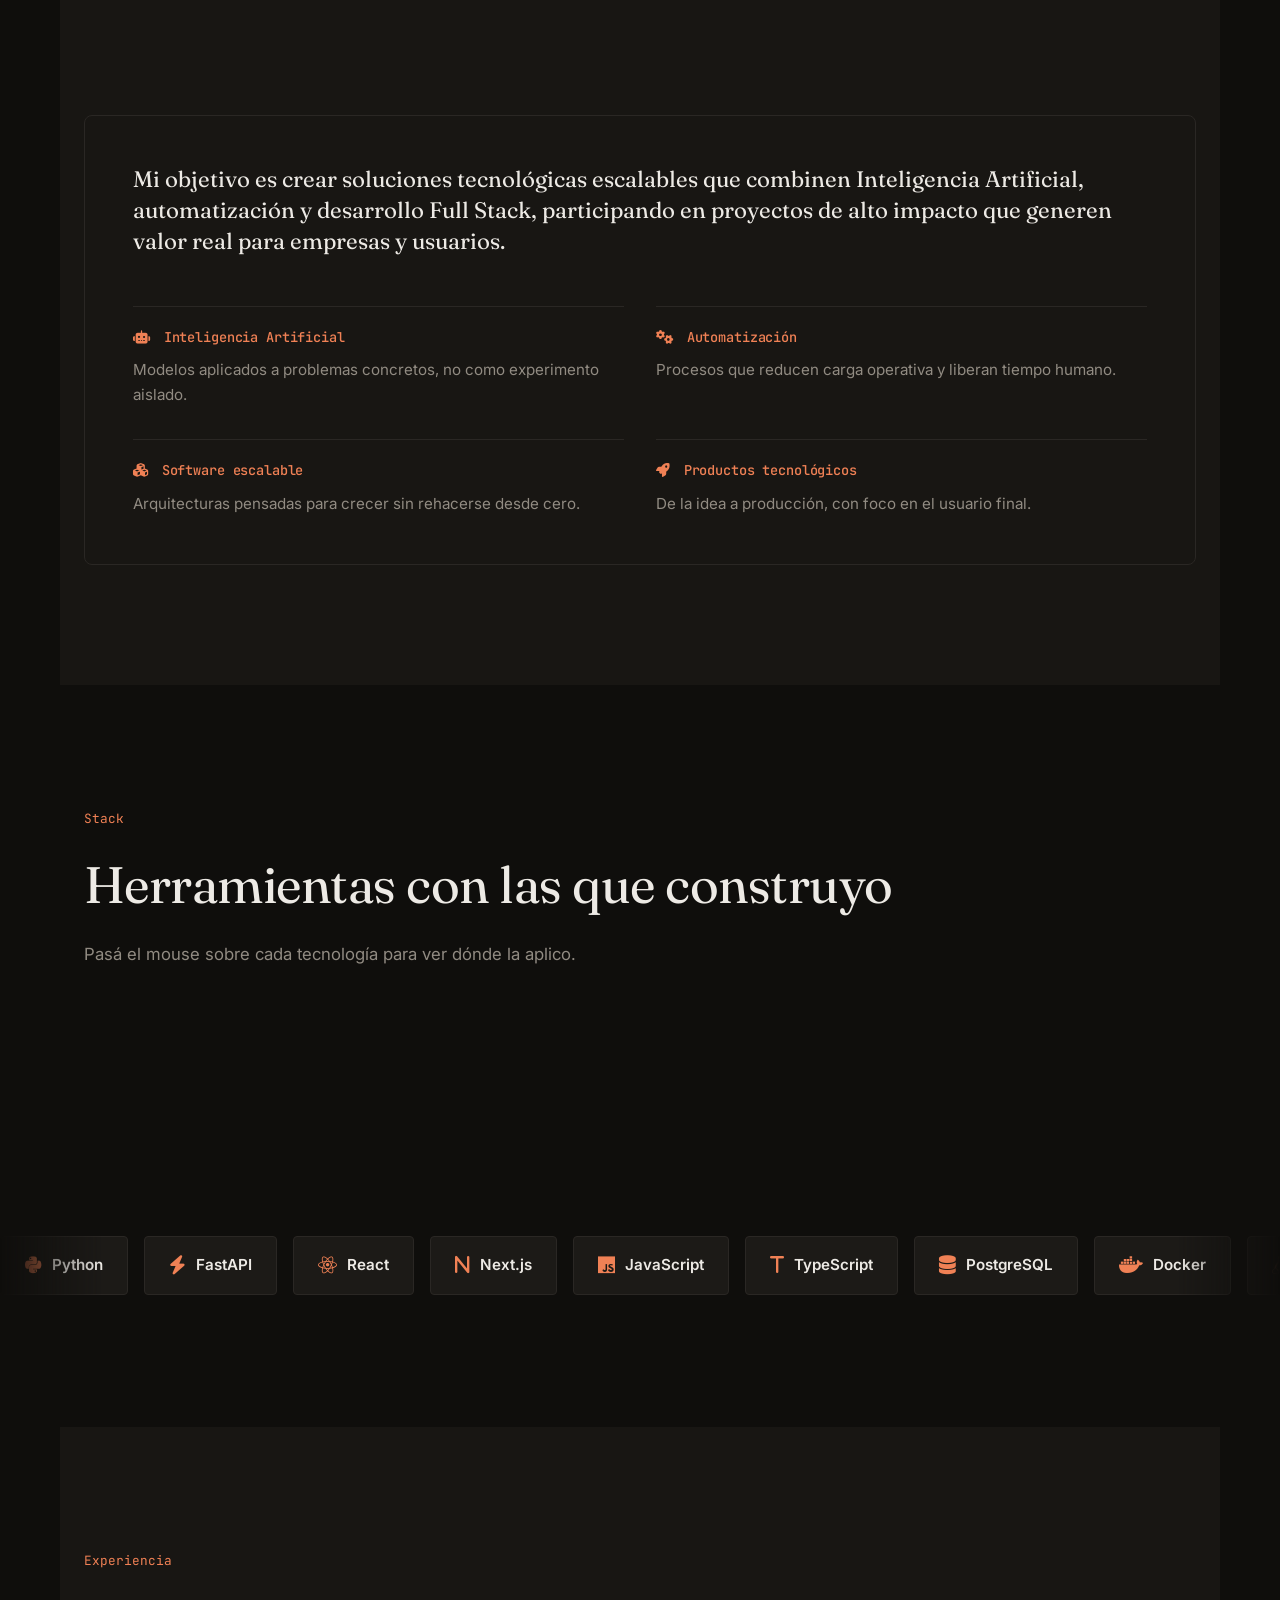
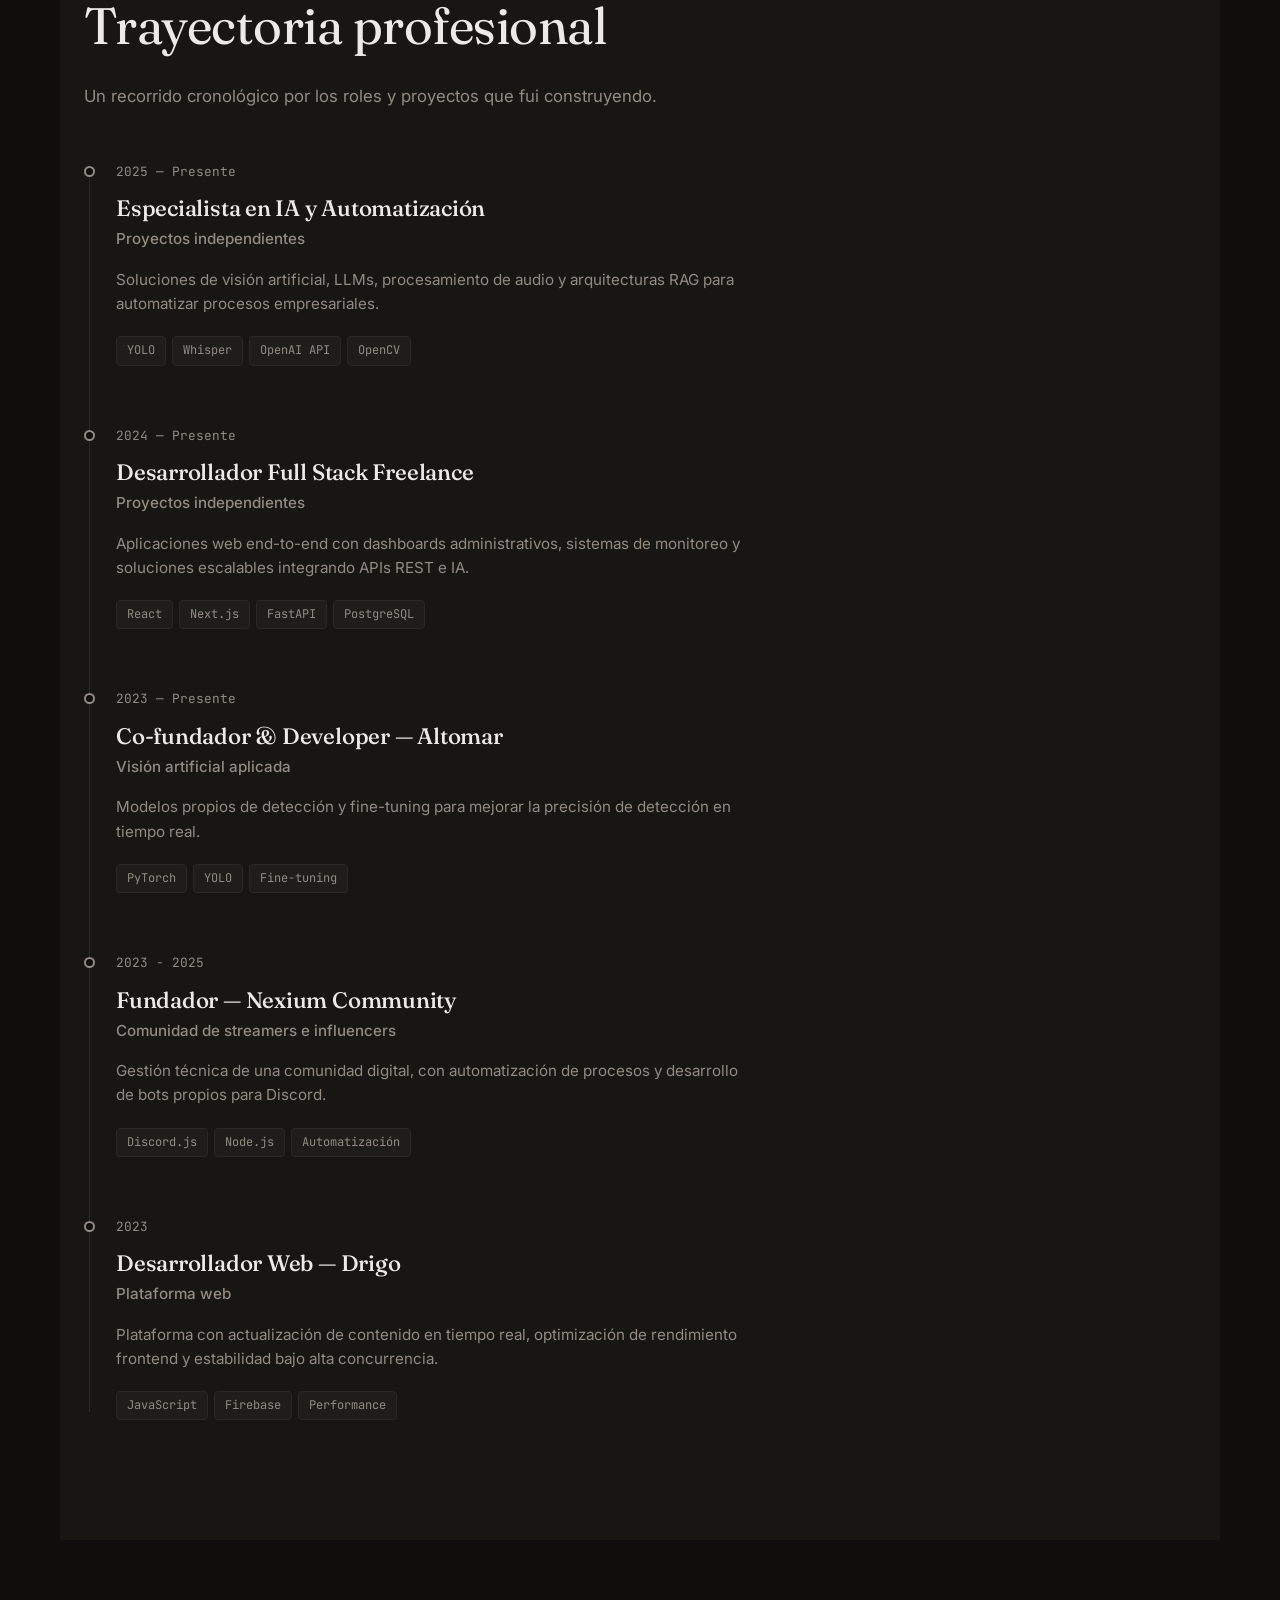
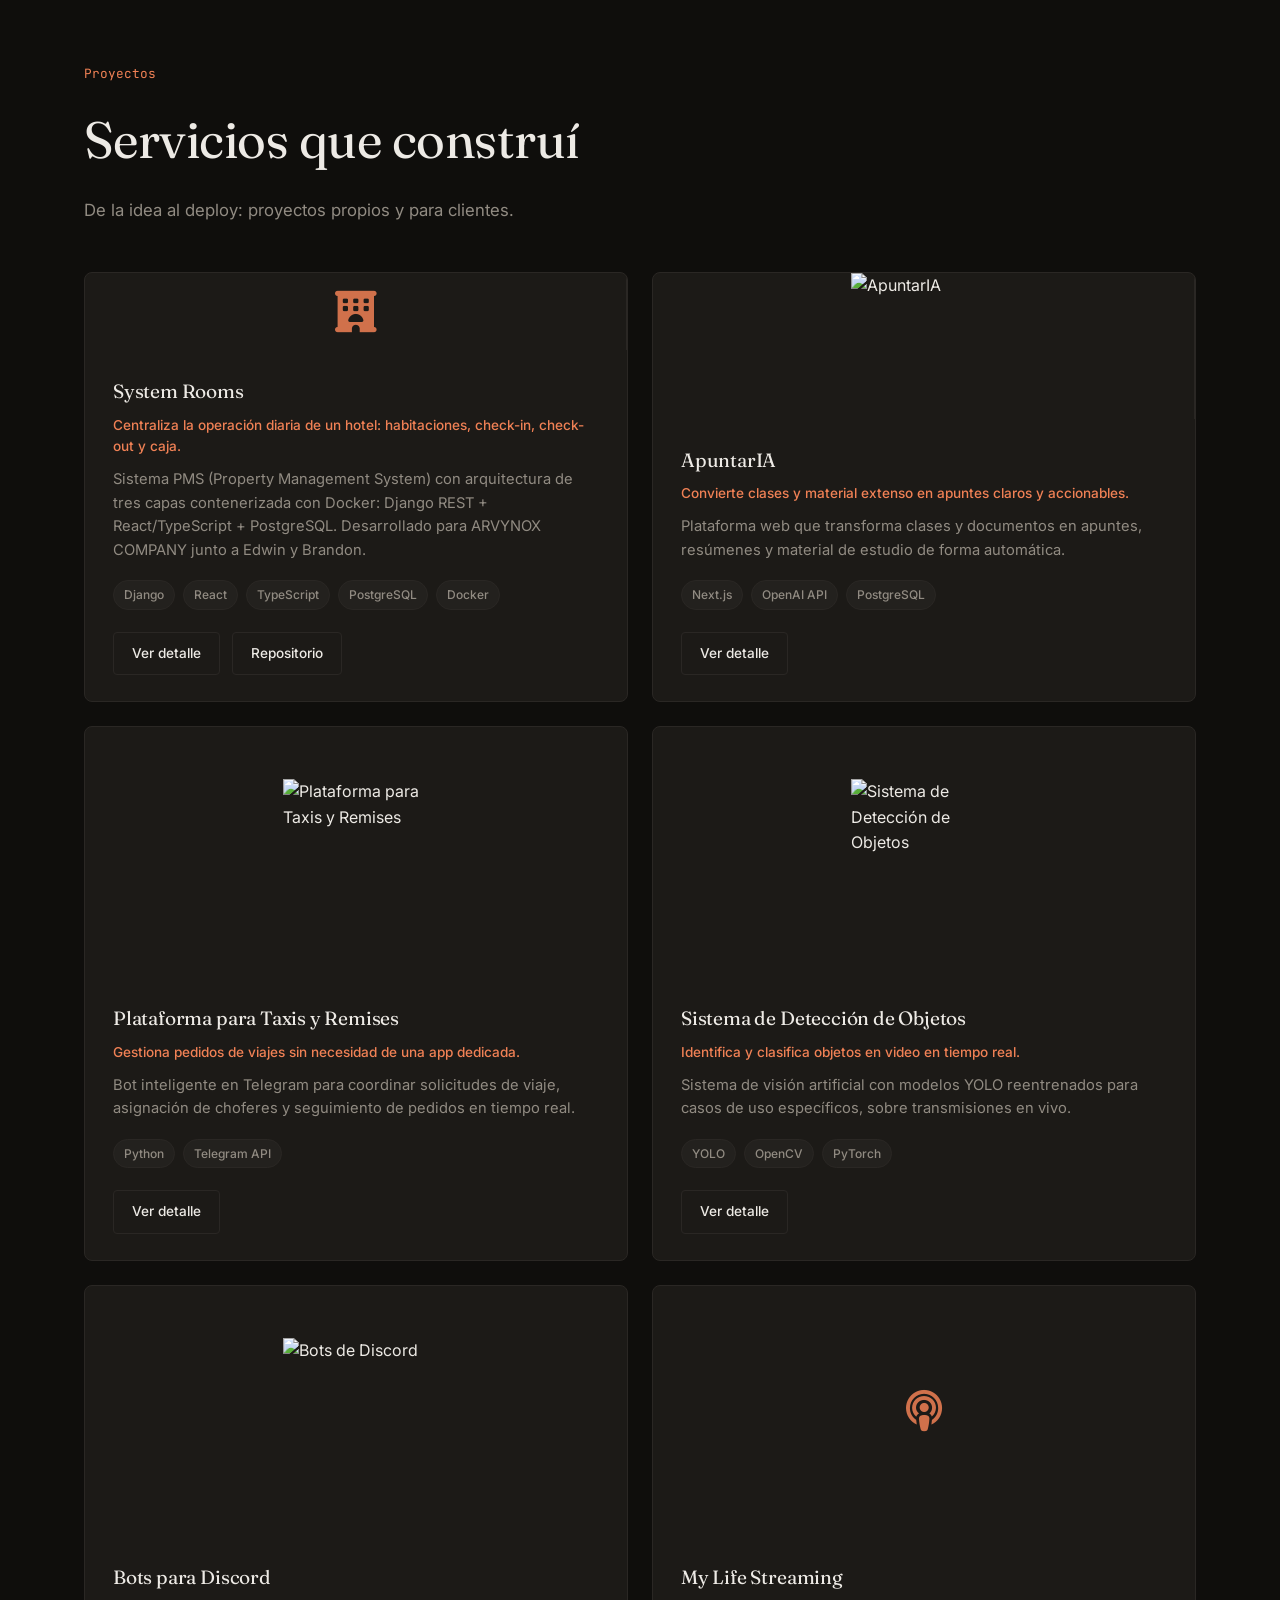
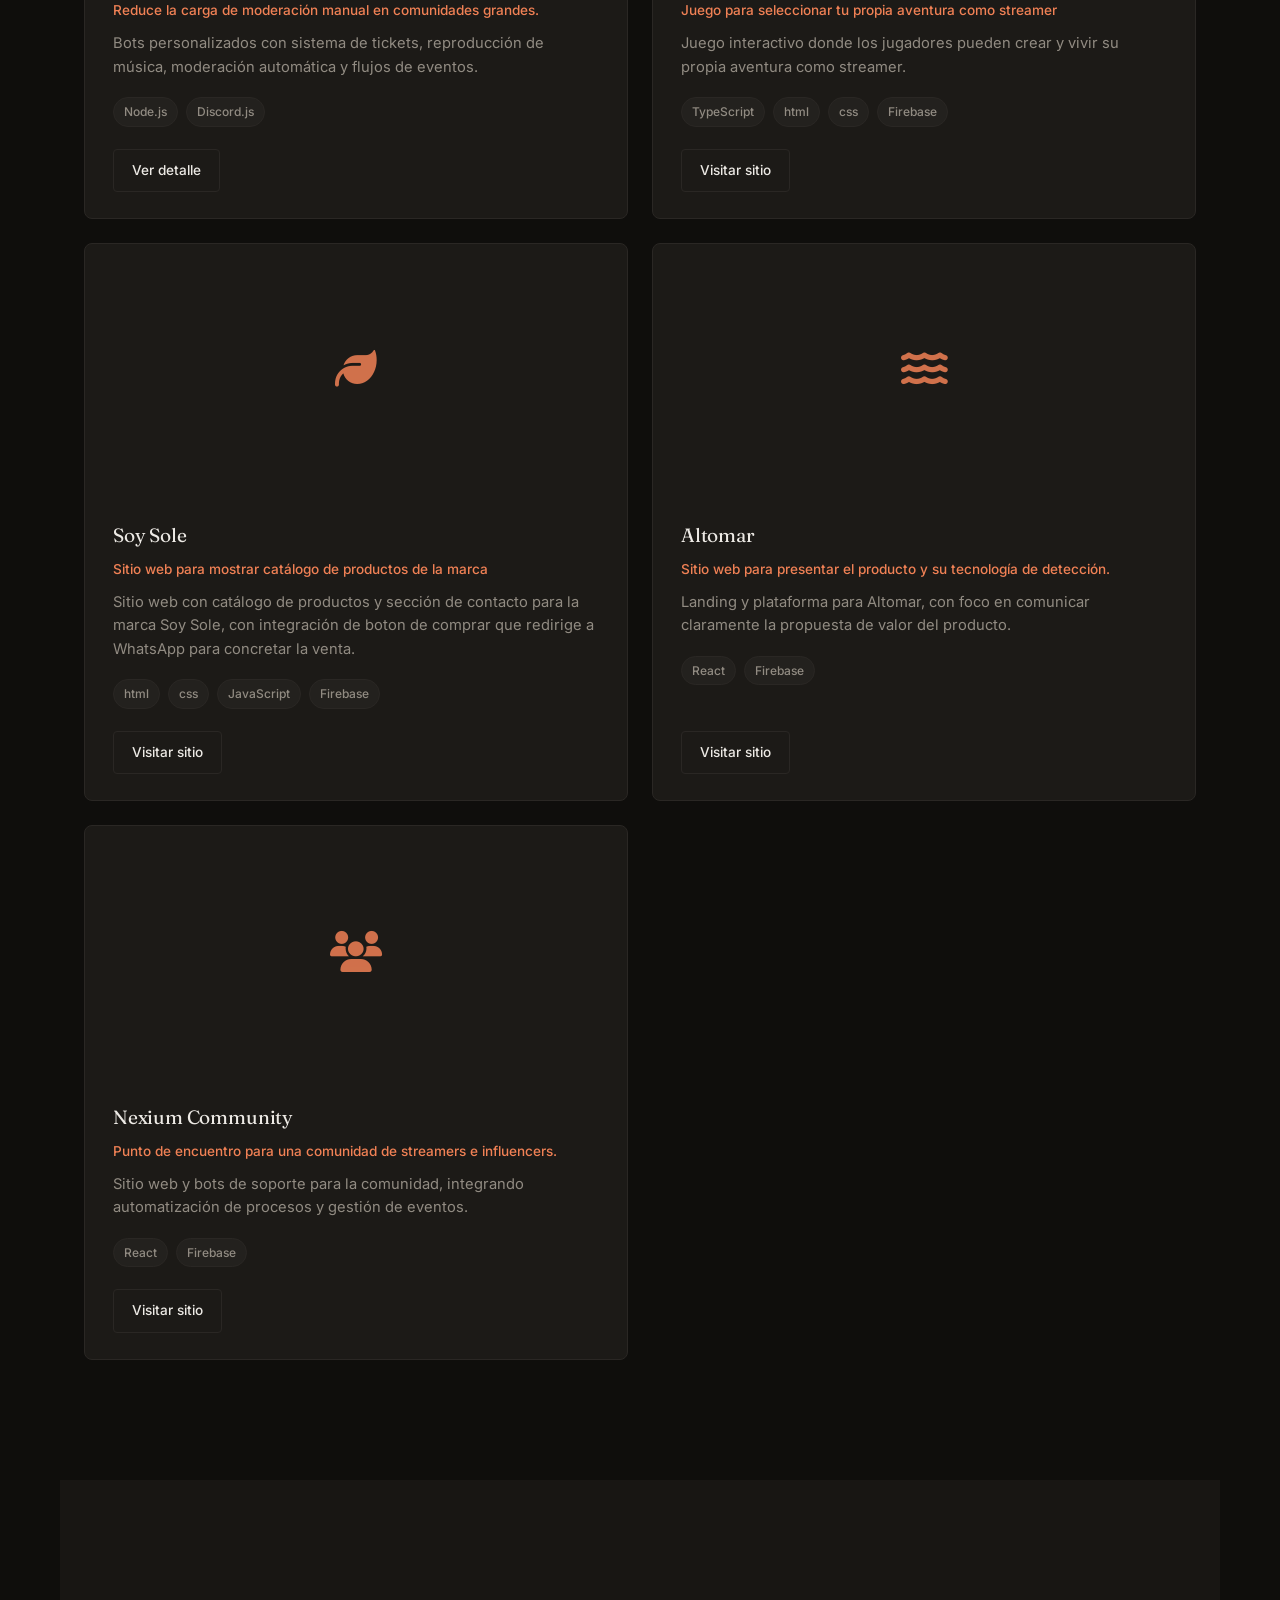
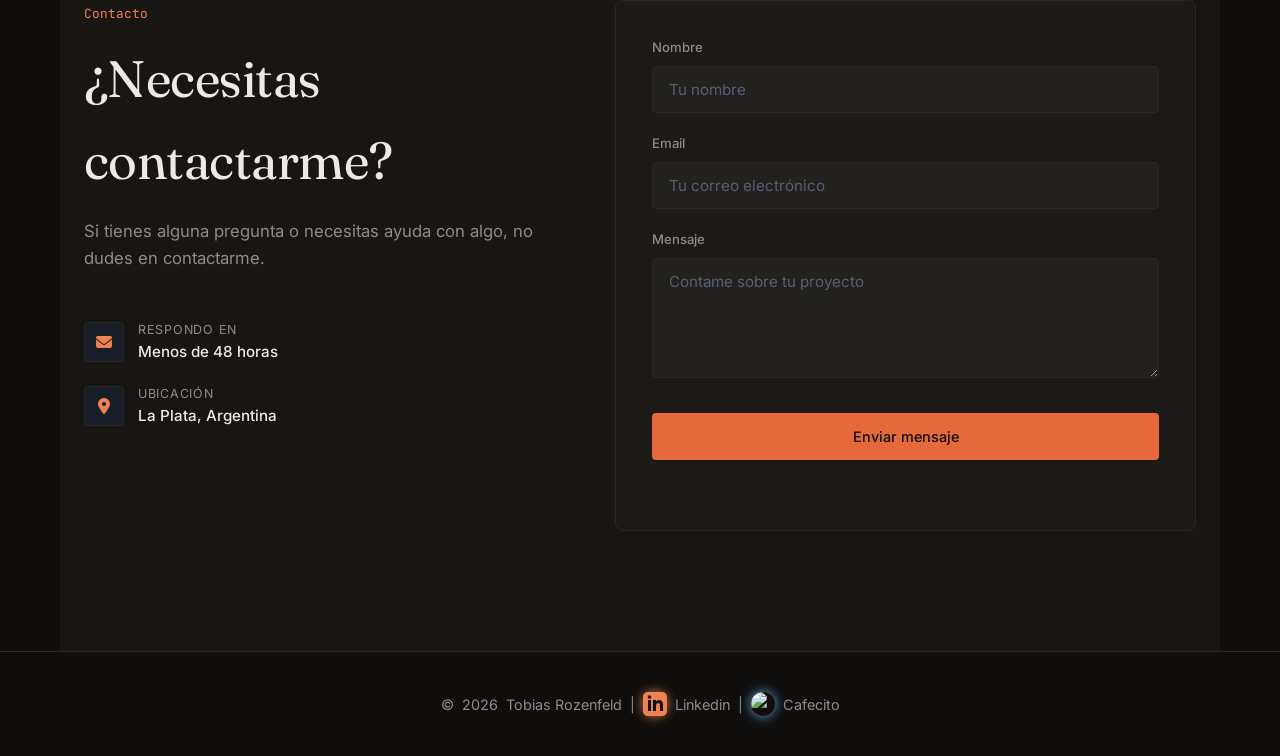
==== commit 27e934ef: "Agrego el proyecto de System-Rooms" ====
--- a/public/index.html
+++ b/public/index.html
@@ -488,6 +488,37 @@
 
             <div class="projects-grid">
 
+                <!-- System Rooms — Proyecto destacado -->
+                <div class="glass-card project-card featured reveal">
+                    <div class="project-media">
+                        <i class="fa-solid fa-hotel project-media-icon"></i>
+                    </div>
+                    <div class="project-body">
+                        <h3 class="project-name" data-i18n="proj.systemrooms.name">System Rooms</h3>
+                        <div class="project-problem" data-i18n="proj.systemrooms.problem">
+                            Centraliza la operación diaria de un hotel: habitaciones, check-in, check-out y caja.
+                        </div>
+                        <p class="project-desc" data-i18n="proj.systemrooms.desc">
+                            Sistema PMS (Property Management System) con arquitectura de tres capas
+                            contenerizada con Docker: Django REST + React/TypeScript + PostgreSQL.
+                            Desarrollado para ARVYNOX COMPANY junto a Edwin y Brandon.
+                        </p>
+                        <div class="project-tags">
+                            <span>Django</span><span>React</span><span>TypeScript</span><span>PostgreSQL</span><span>Docker</span>
+                        </div>
+                        <div class="project-actions">
+                            <a href="/system-rooms.html" class="btn btn-outline" data-i18n="proj.systemrooms.cta">Ver detalle</a>
+                            <a href="https://github.com/ARVYNOX-COMPANY/System_Rooms"
+                            target="_blank"
+                            rel="noopener noreferrer"
+                            class="btn btn-outline"
+                            data-i18n="proj.systemrooms.repo">
+                                <i class="fa-brands fa-github" style="margin-right:6px;"></i> Repositorio
+                            </a>
+                        </div>
+                    </div>
+                </div>
+
                 <!-- Proyecto destacado -->
                 <div class="glass-card project-card featured reveal">
                     <!-- <div class="project-media">
@@ -589,9 +620,25 @@
                         <p class="project-desc" data-i18n="proj.mylifestreaming.desc">
                             Juego interactivo donde los jugadores pueden crear y vivir su propia aventura como streamer.
                         </p>
-                        <div class="project-tags"><span>TypeScript</span><span>Firebase</span></div>
+                        <div class="project-tags"><span>TypeScript</span><span>html</span><span>css</span><span>Firebase</span></div>
                         <div class="project-actions">
                             <a href="https://mylifestreaming.web.app" target="_blank" class="btn btn-outline" data-i18n="proj.mylifestreaming.cta">Visitar sitio</a>
+                        </div>
+                    </div>
+                </div>
+
+                <div class="glass-card project-card reveal">
+                    <div class="project-media"><i class="fa-solid fa-leaf project-media-icon"></i></div>
+                    <div class="project-body">
+                        <h3 class="project-name" data-i18n="proj.soysole.name">Soy Sole</h3>
+                        <div class="project-problem" data-i18n="proj.soysole.problem">Sitio web para mostrar catálogo de productos de la marca</div>
+                        <p class="project-desc" data-i18n="proj.soysole.desc">
+                            Sitio web con catálogo de productos y sección de contacto para la marca Soy Sole, 
+                            con integración de boton de comprar que redirige a WhatsApp para concretar la venta.
+                        </p>
+                        <div class="project-tags"><span>html</span><span>css</span><span>JavaScript</span><span>Firebase</span></div>
+                        <div class="project-actions">
+                            <a href="https://soysole.web.app/" target="_blank" class="btn btn-outline" data-i18n="proj.soysole.cta">Visitar sitio</a>
                         </div>
                     </div>
                 </div>
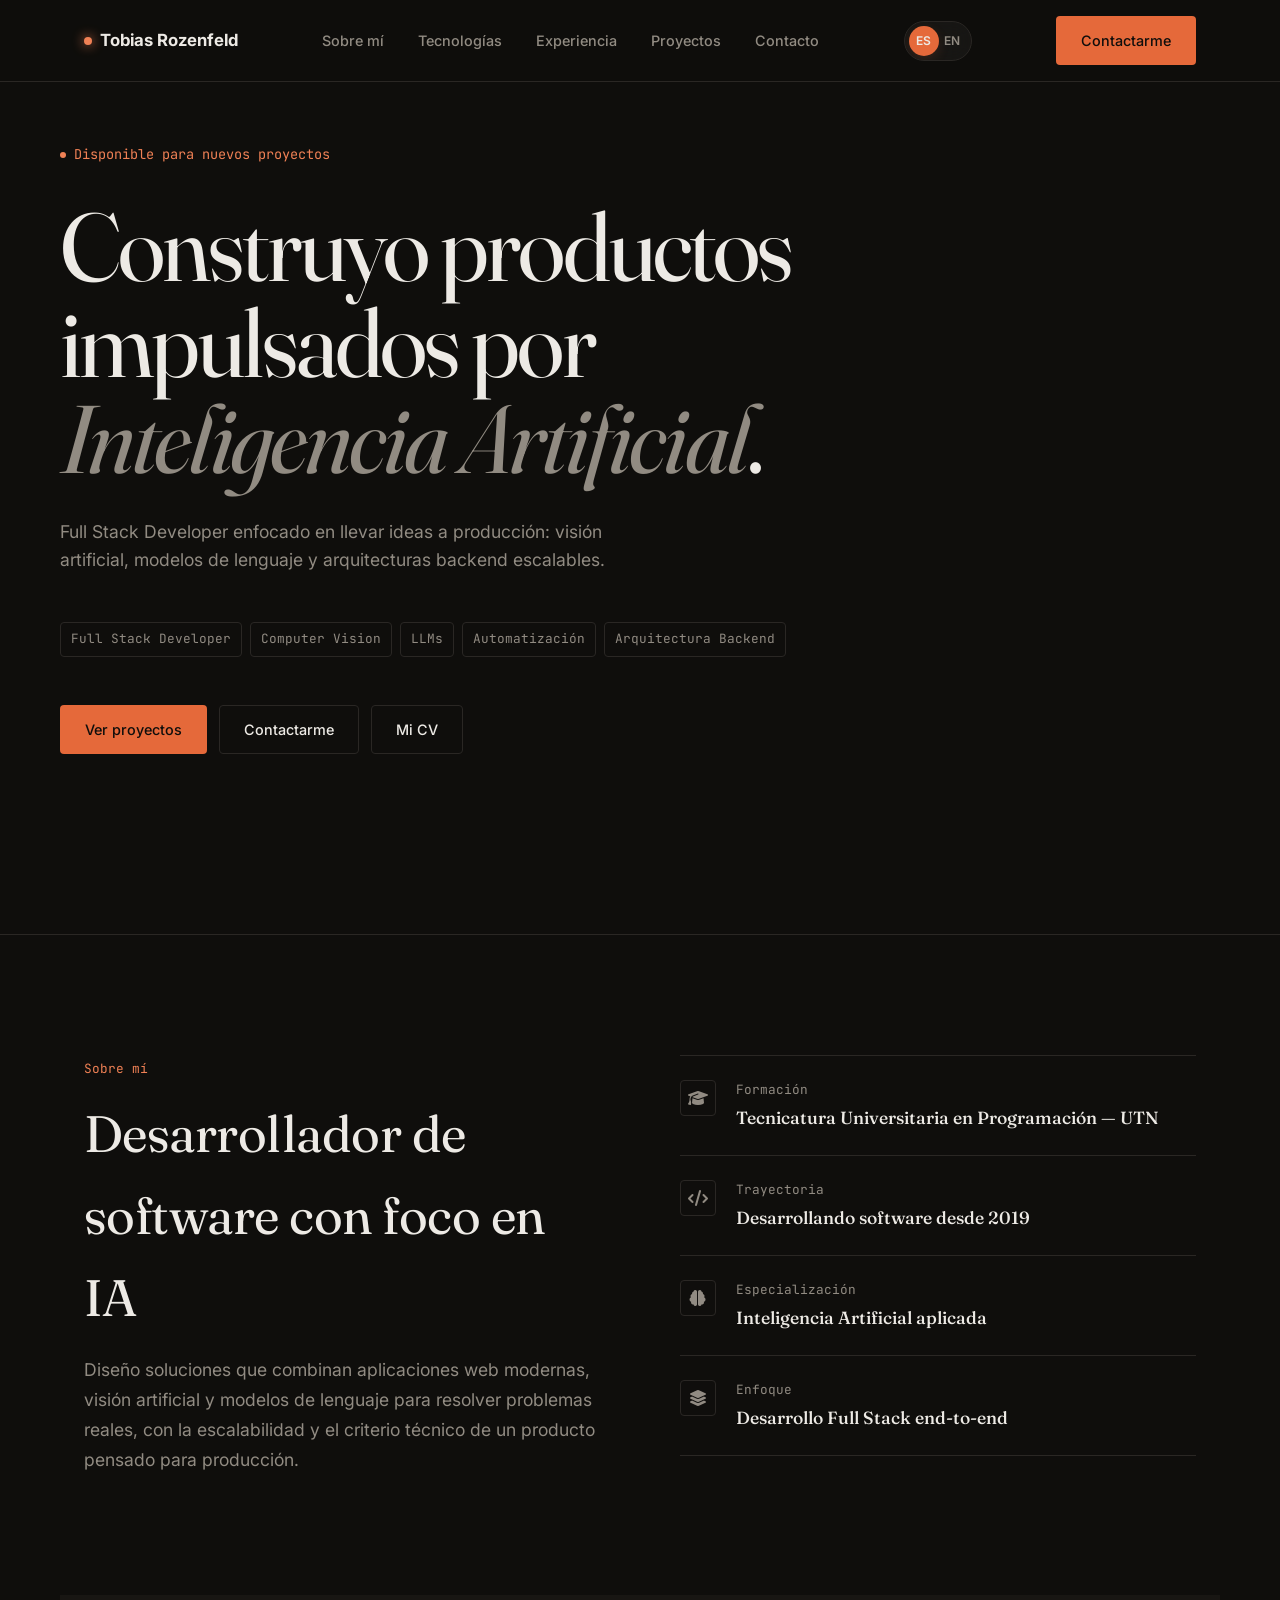
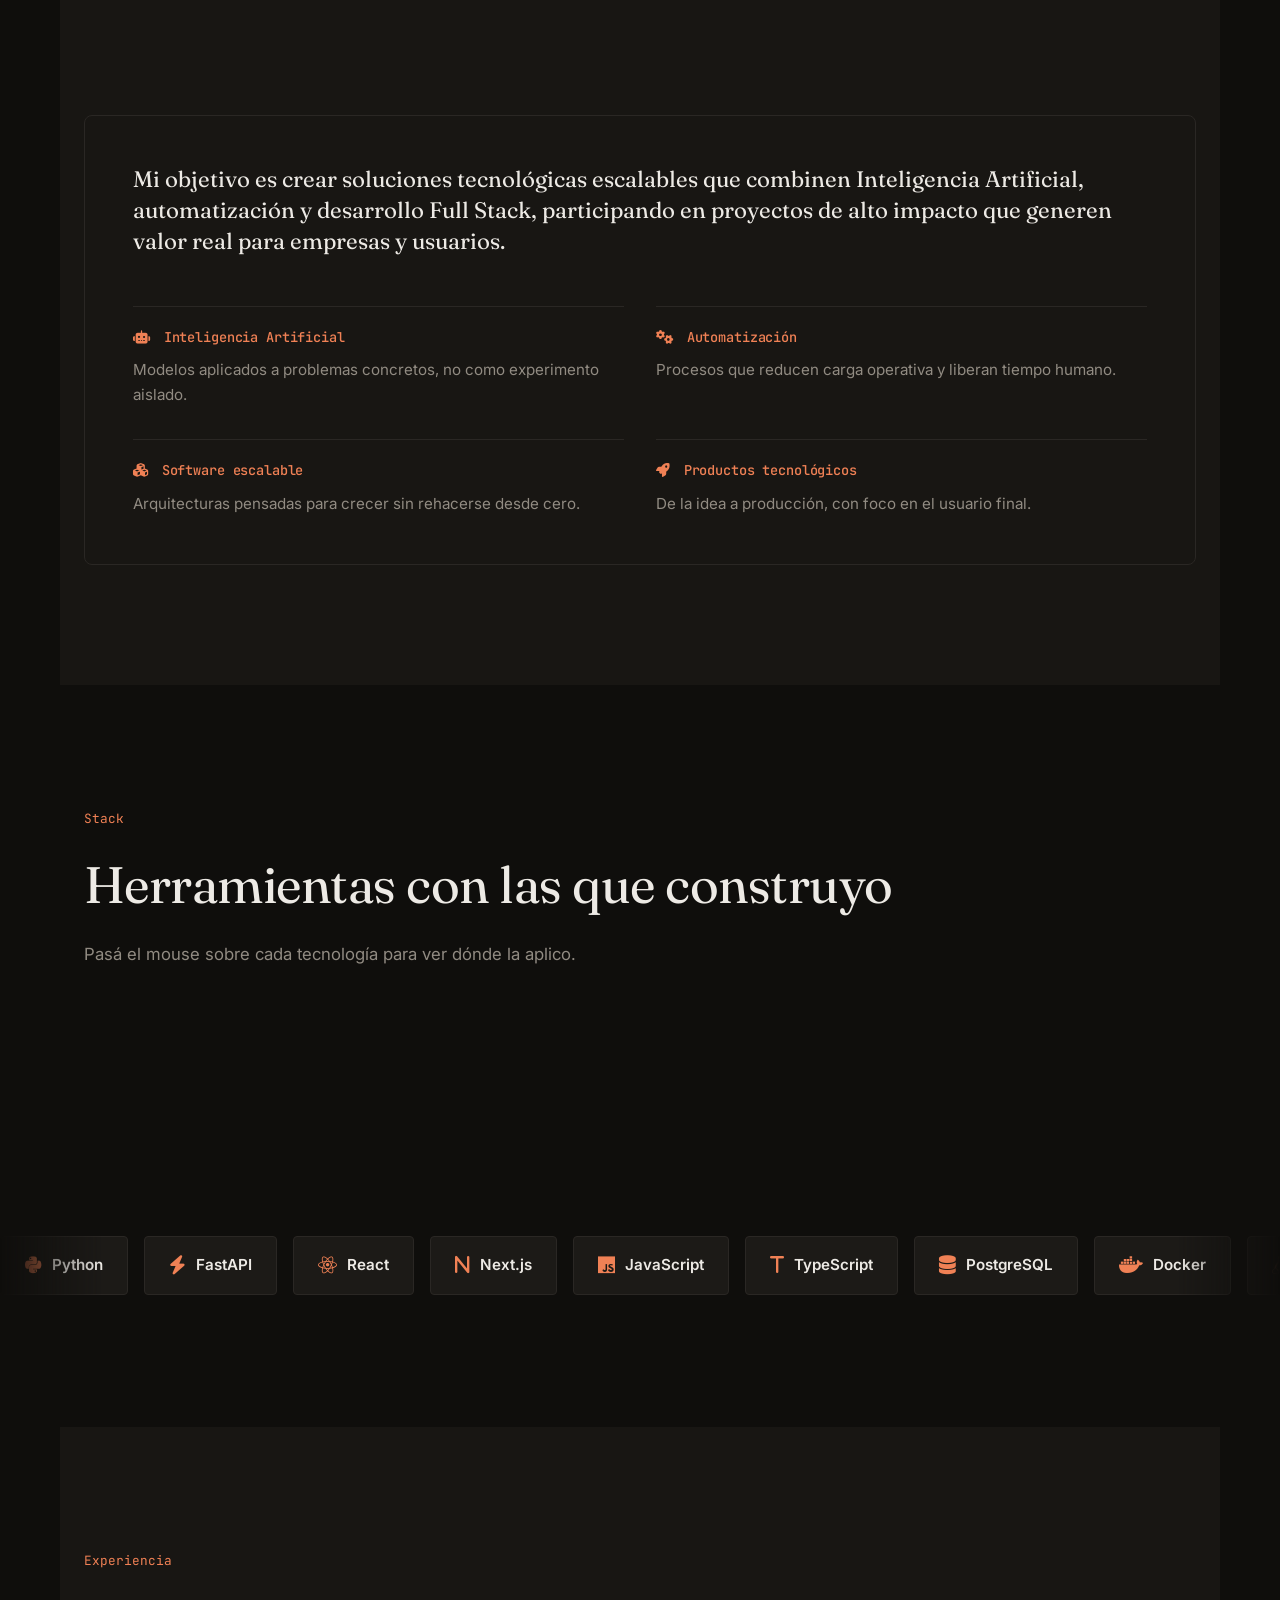
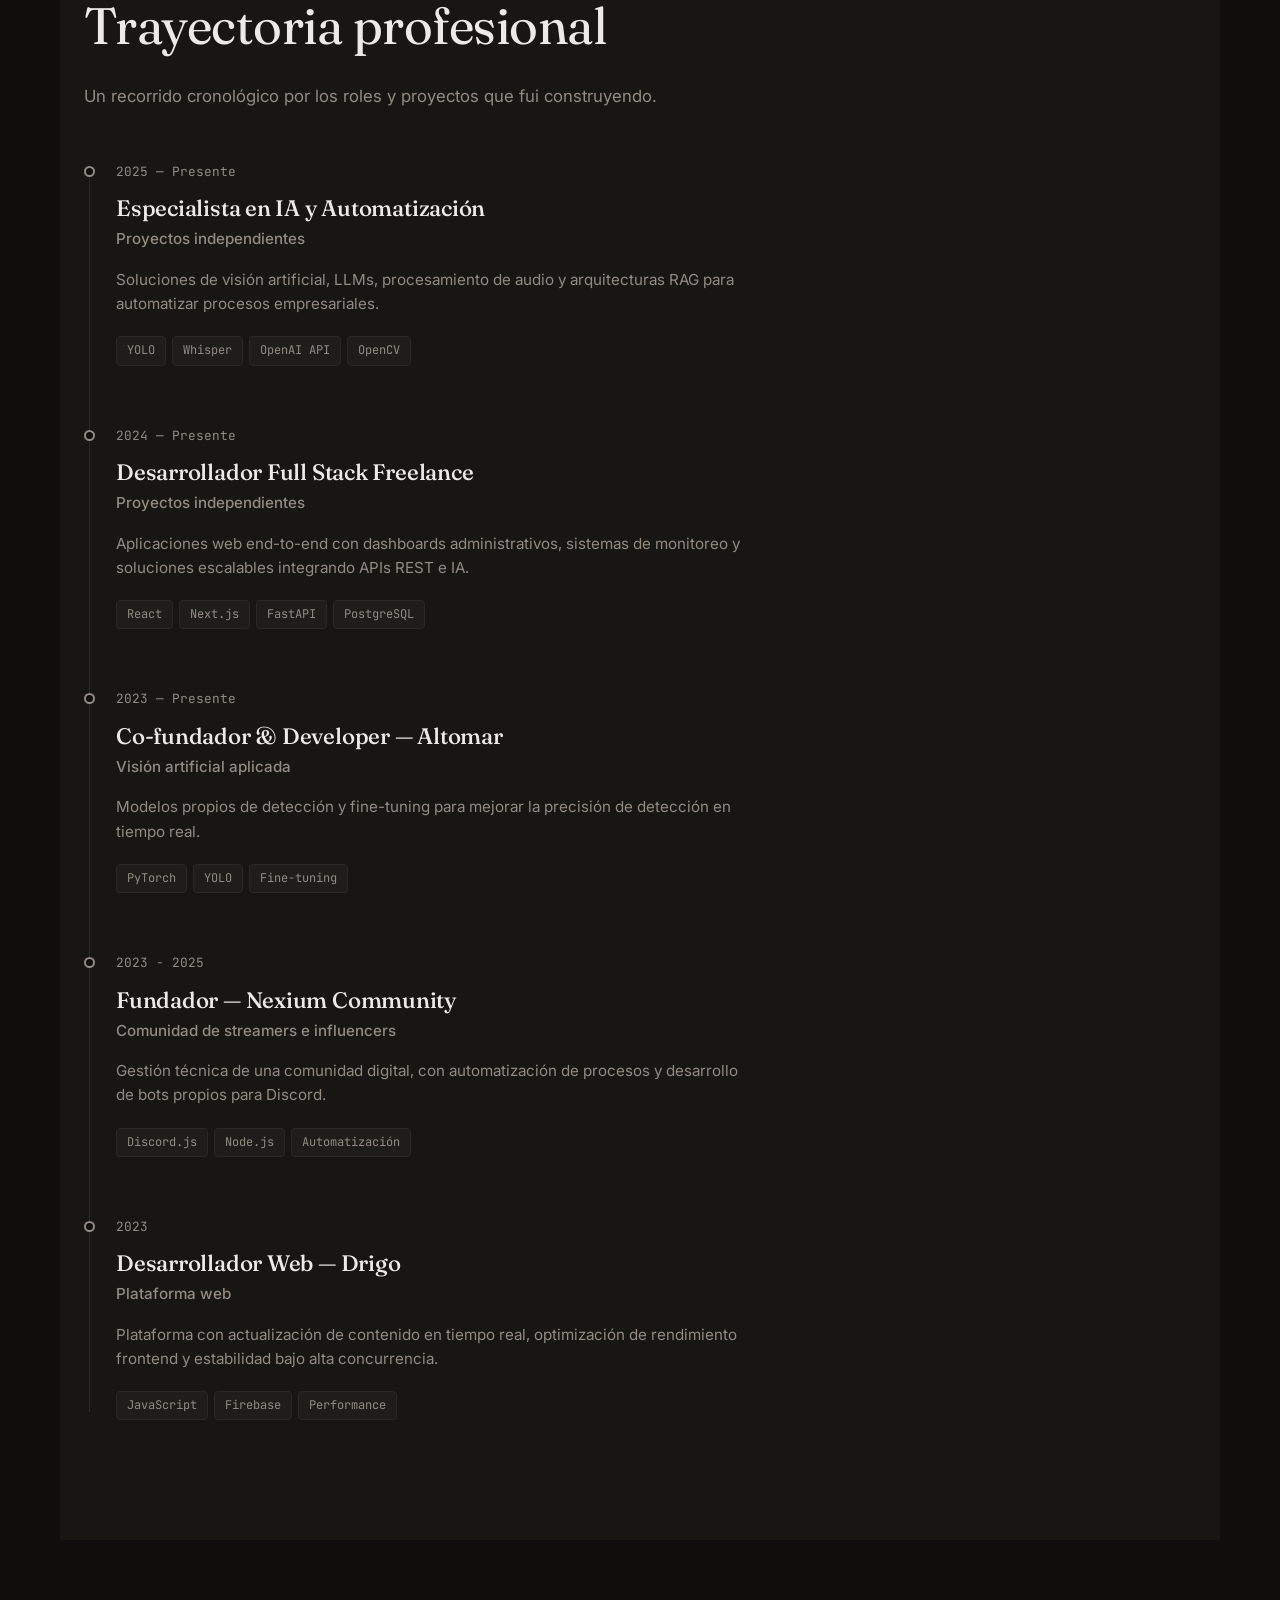
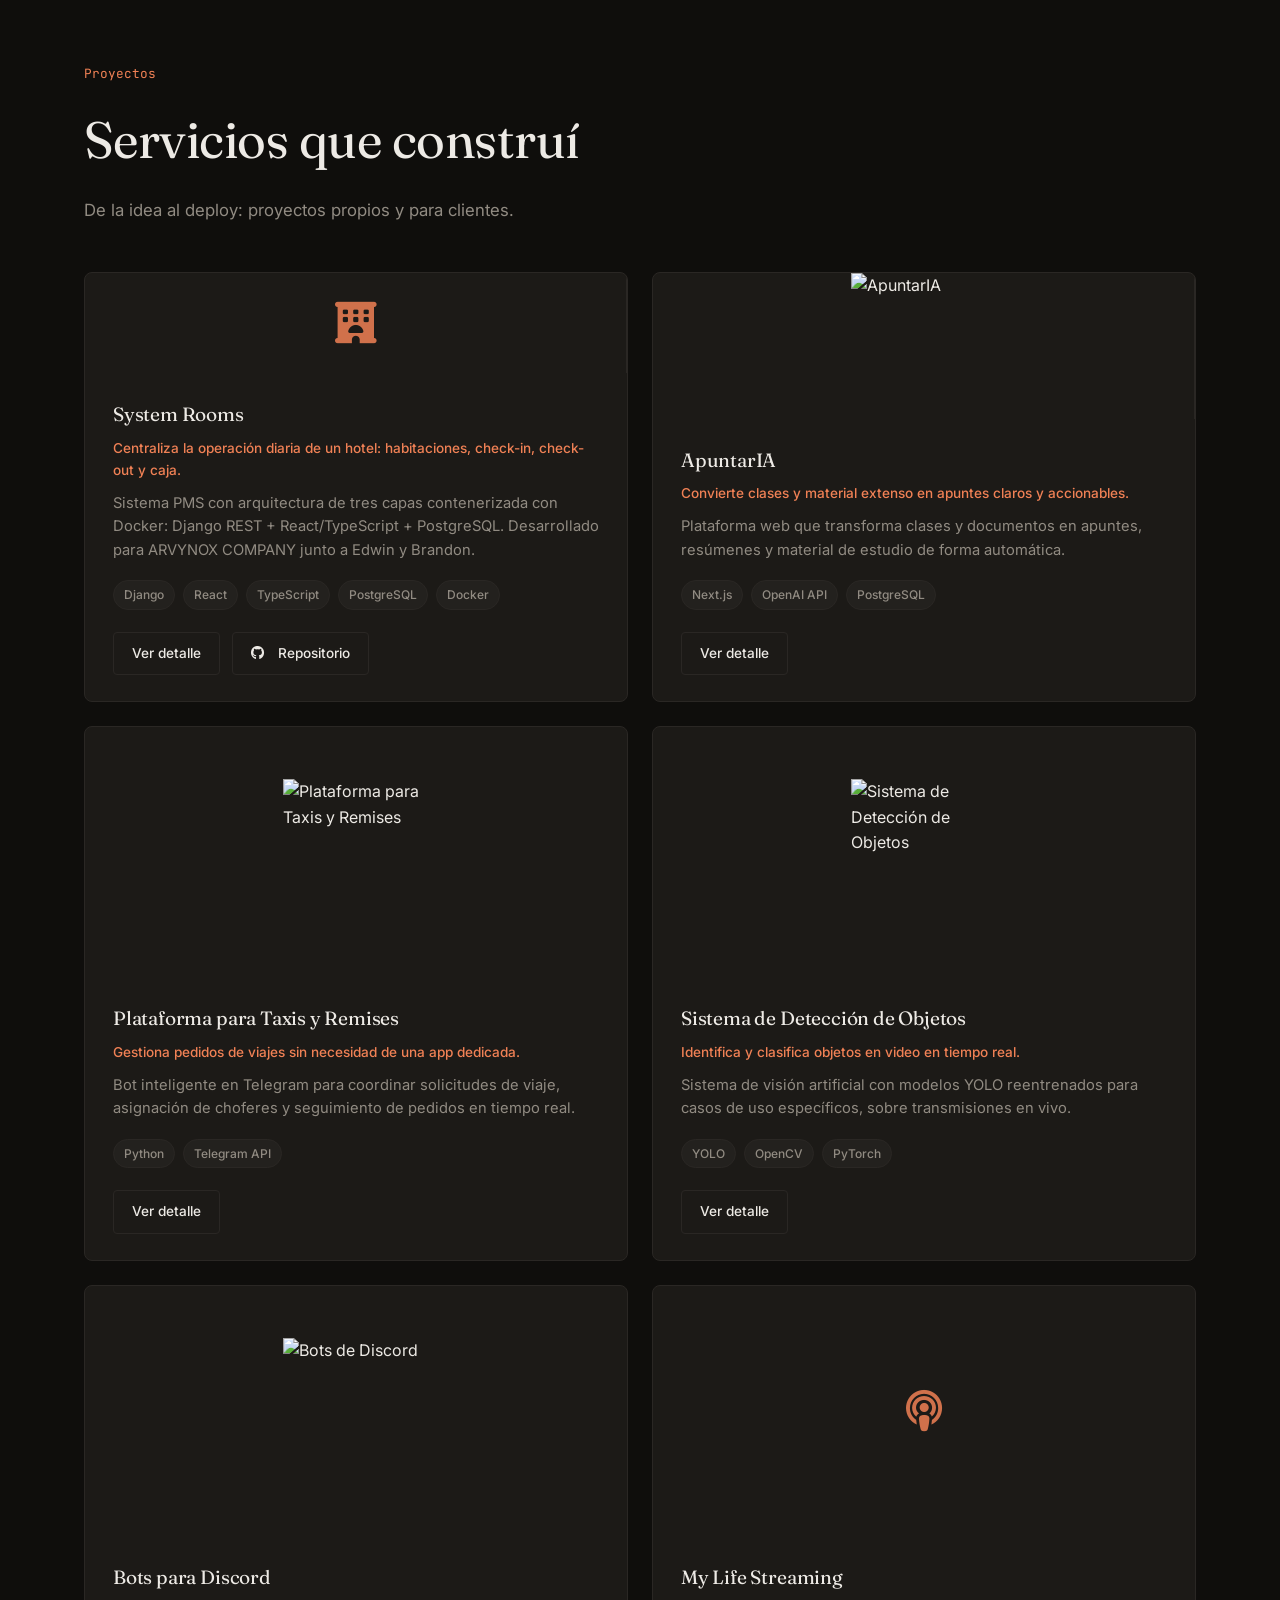
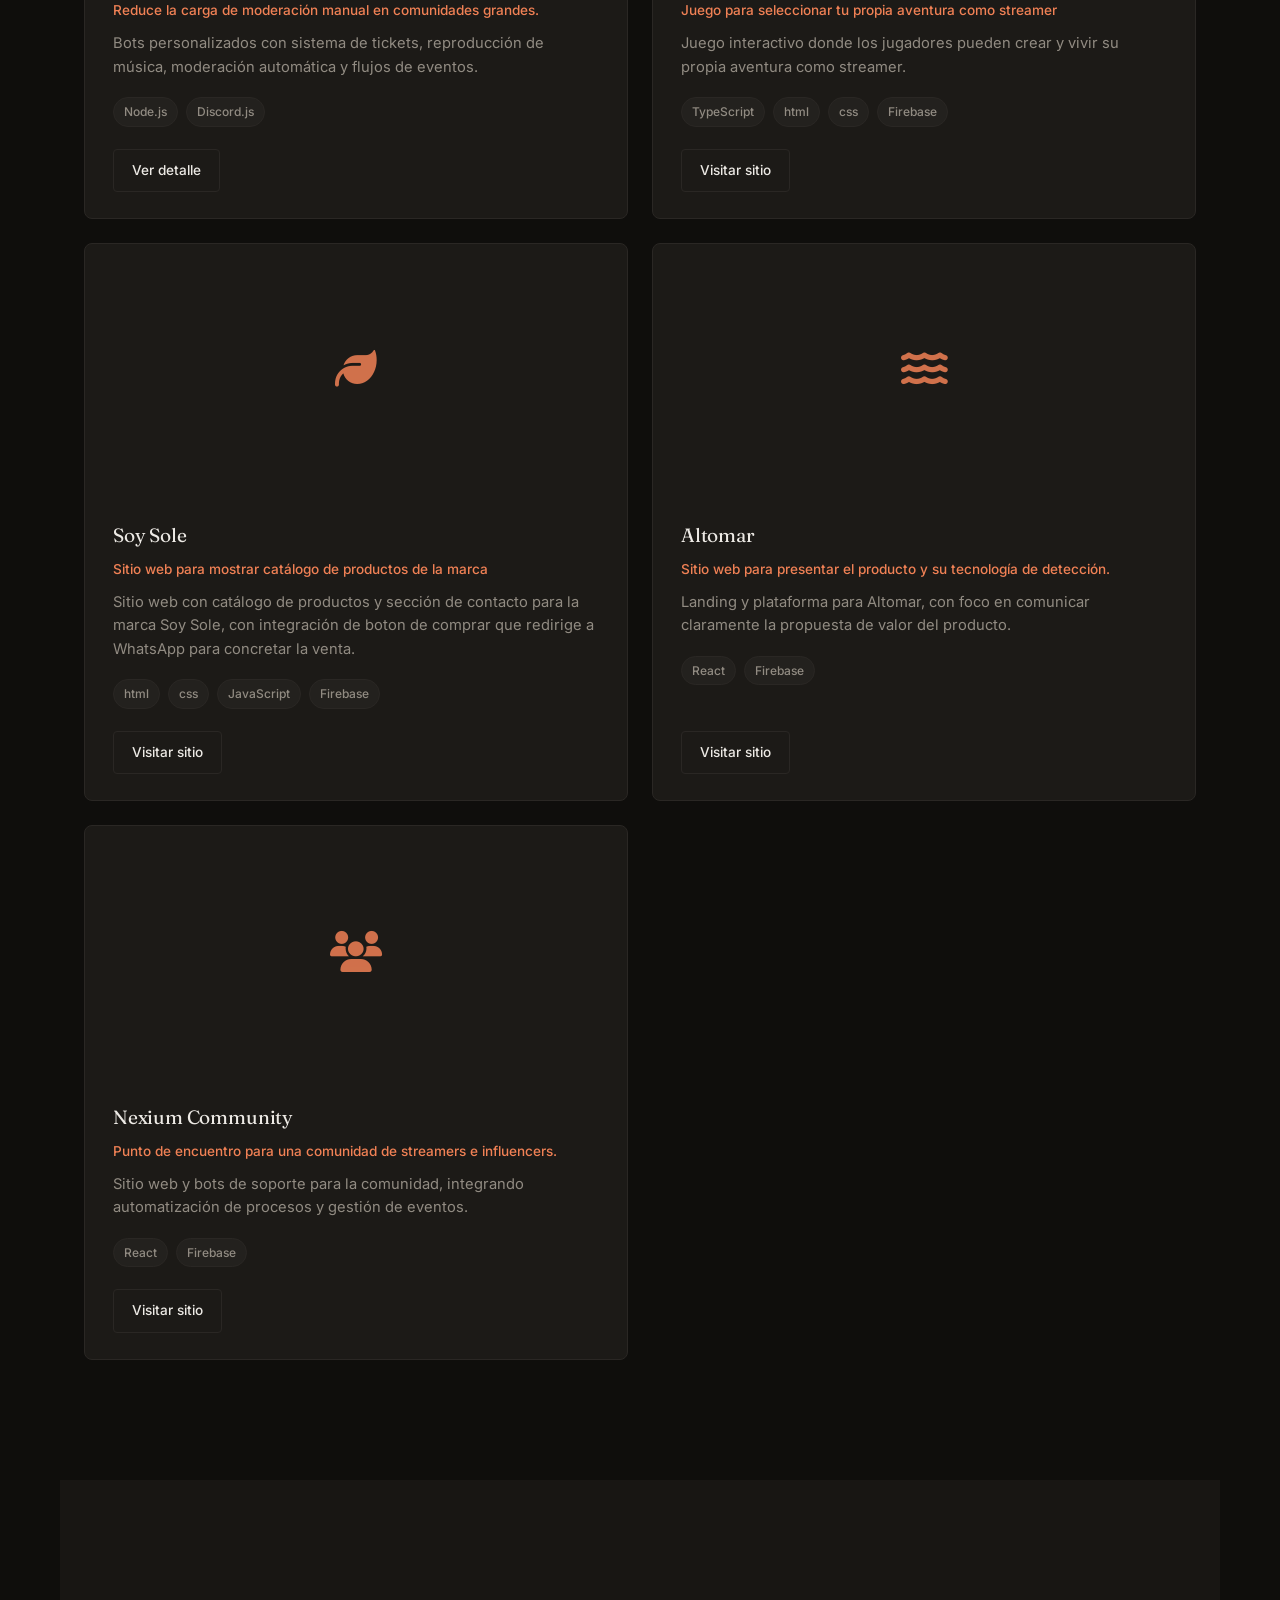
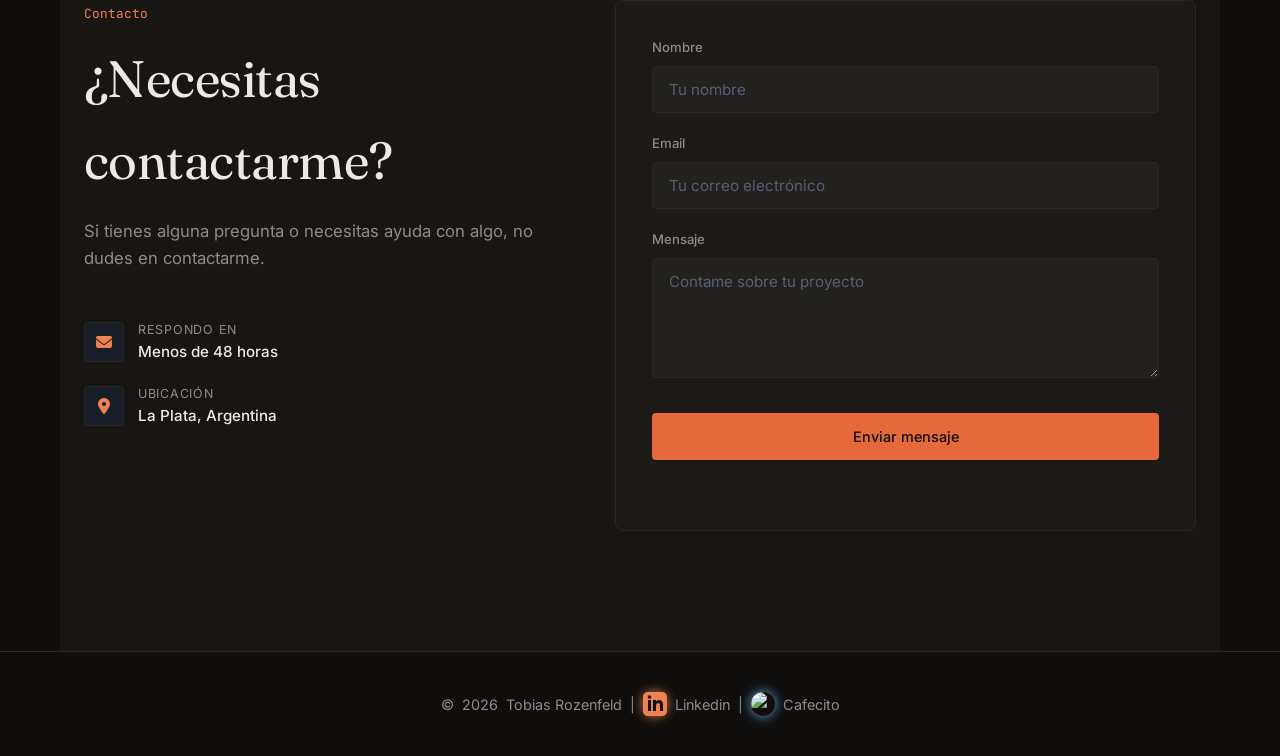
==== commit a7ce4d4f: "Actualizacion en el apunte a System-Rooms" ====
--- a/public/index.html
+++ b/public/index.html
@@ -507,7 +507,7 @@
                             <span>Django</span><span>React</span><span>TypeScript</span><span>PostgreSQL</span><span>Docker</span>
                         </div>
                         <div class="project-actions">
-                            <a href="/system-rooms.html" class="btn btn-outline" data-i18n="proj.systemrooms.cta">Ver detalle</a>
+                            <a href="/system-rooms" class="btn btn-outline" data-i18n="proj.systemrooms.cta">Ver detalle</a>
                             <a href="https://github.com/ARVYNOX-COMPANY/System_Rooms"
                             target="_blank"
                             rel="noopener noreferrer"
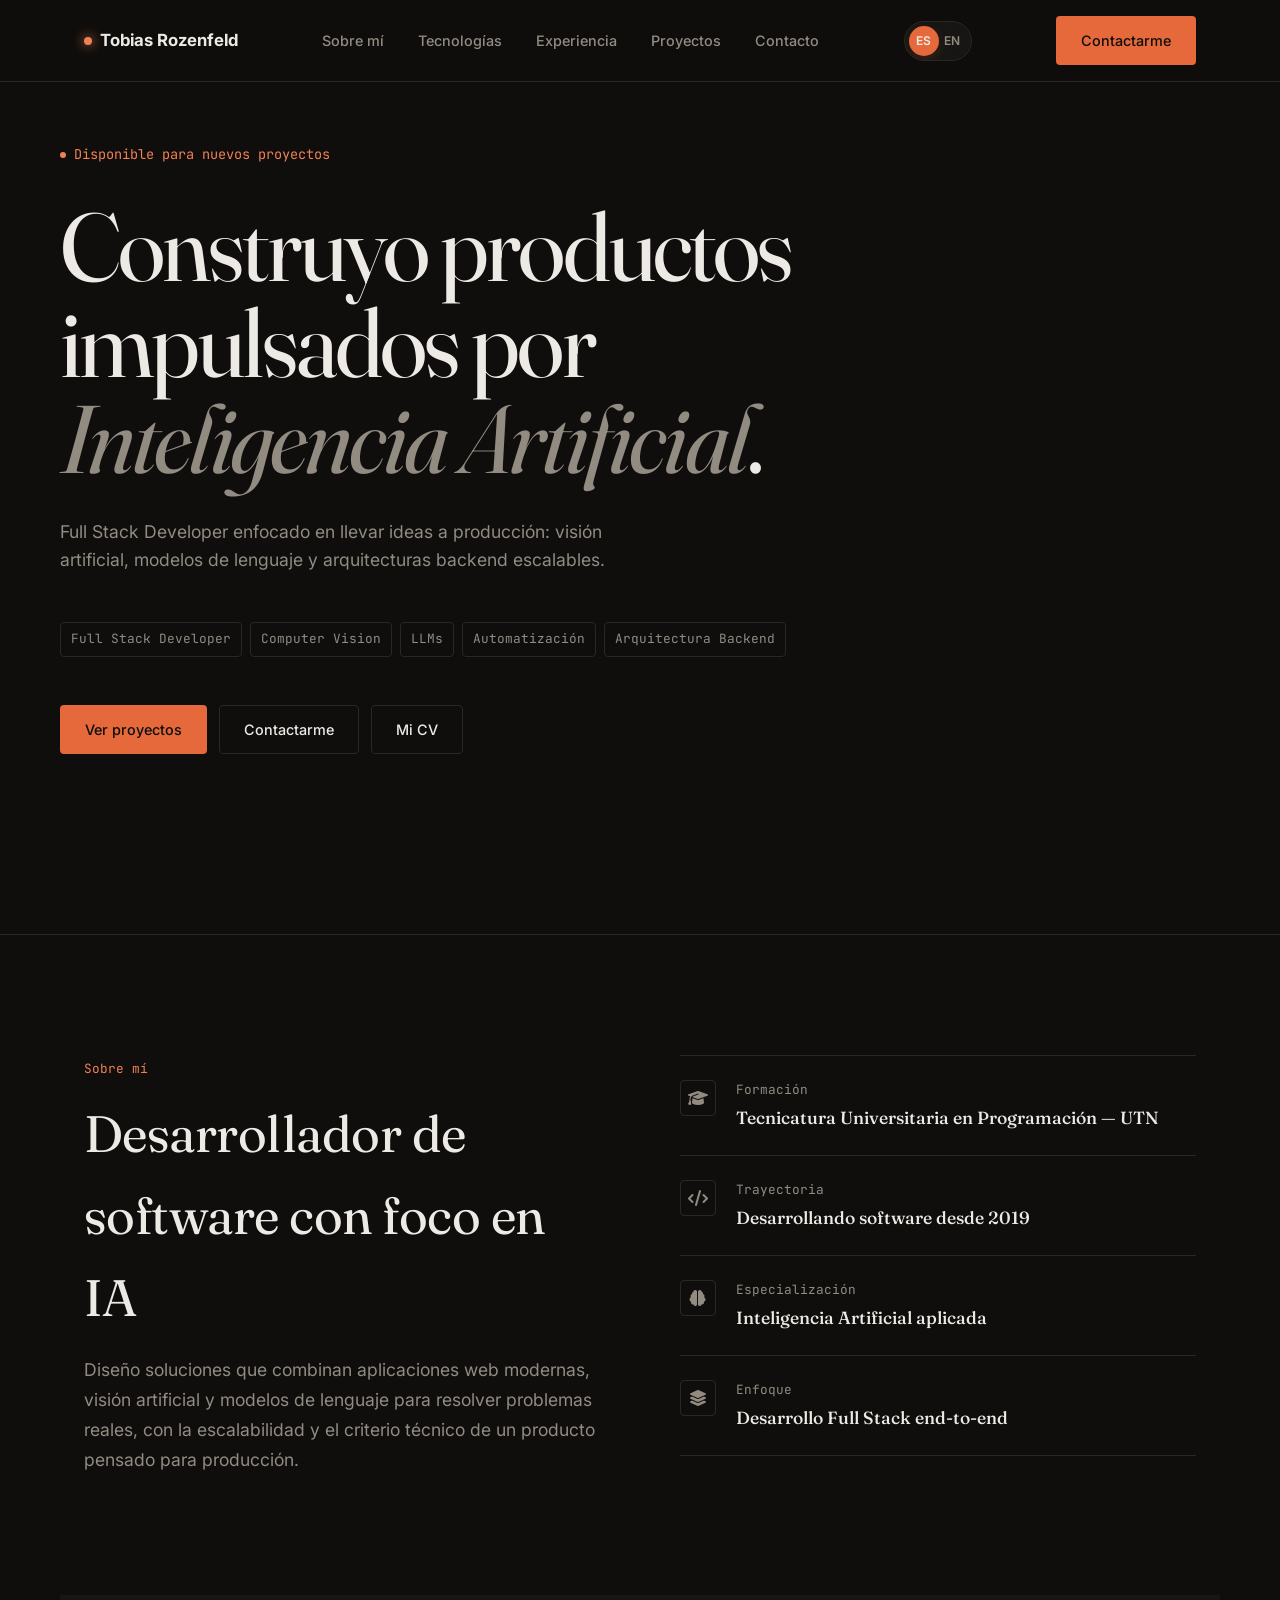
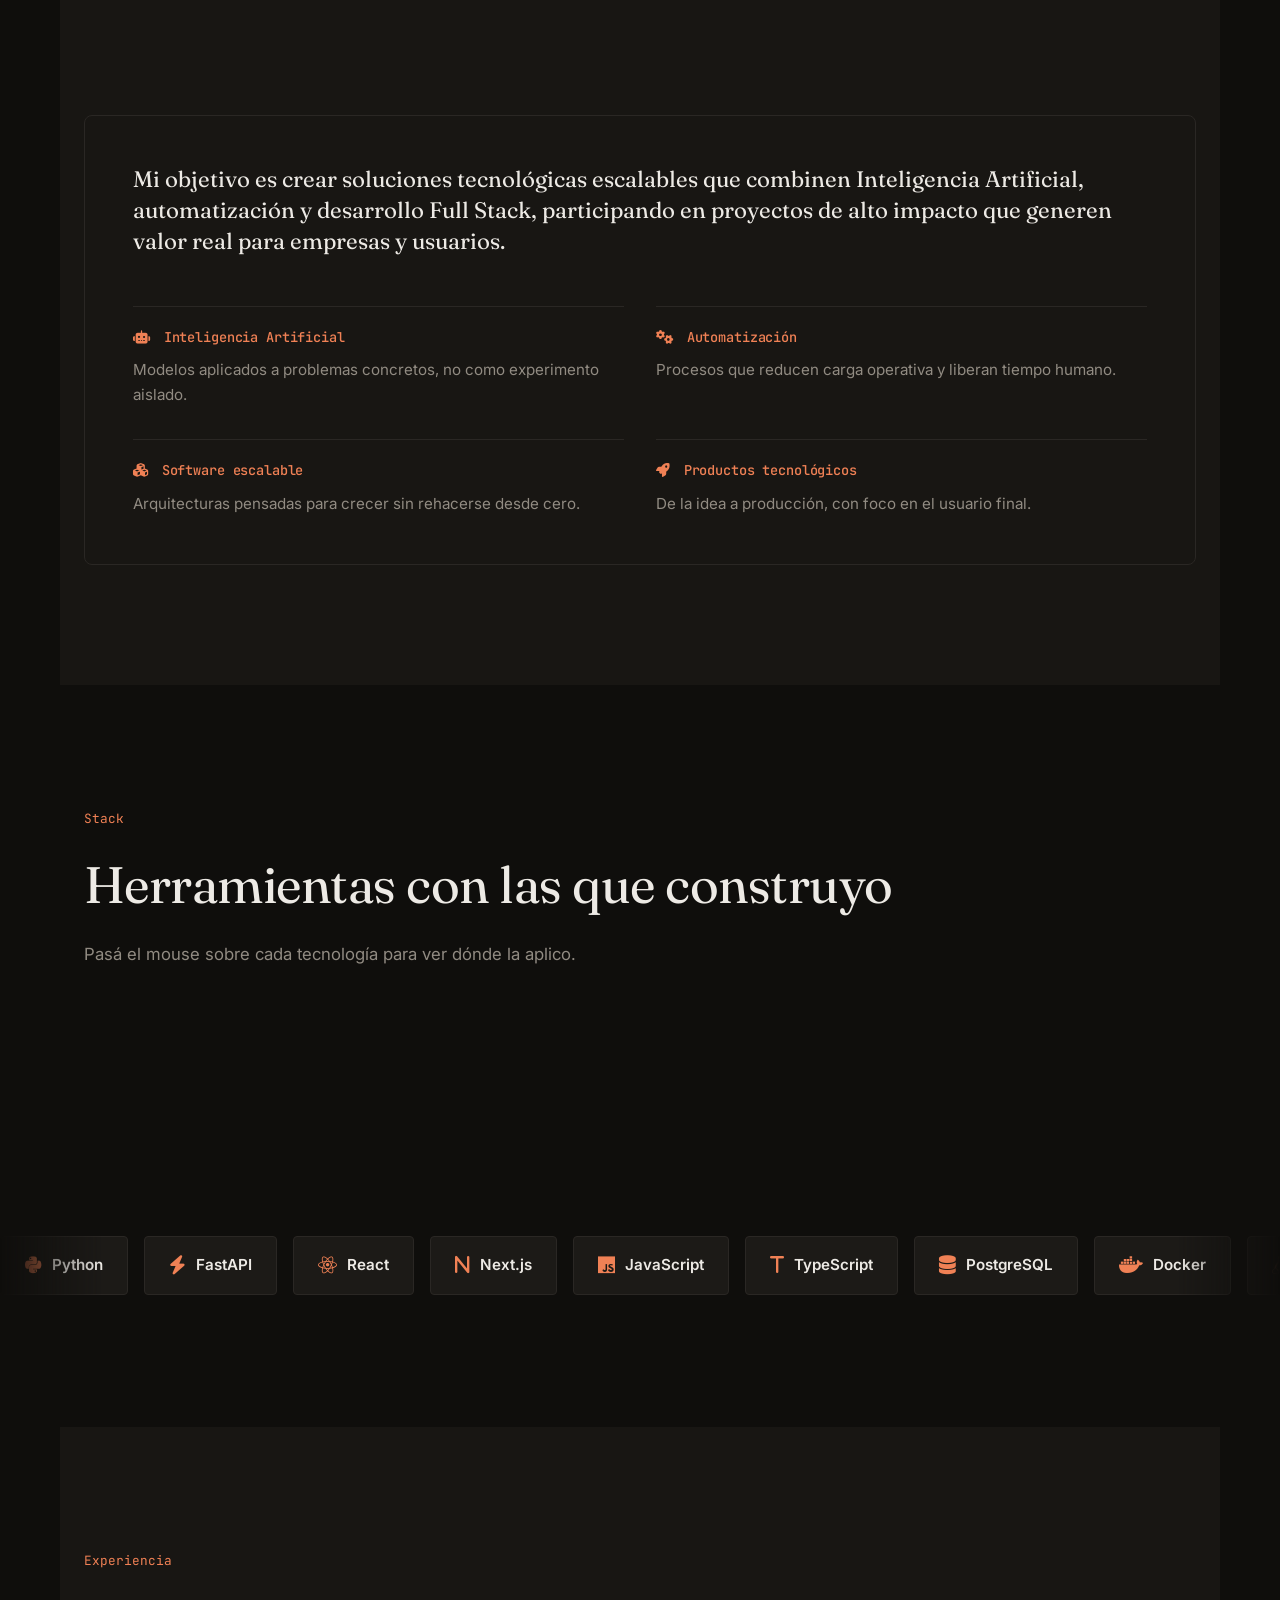
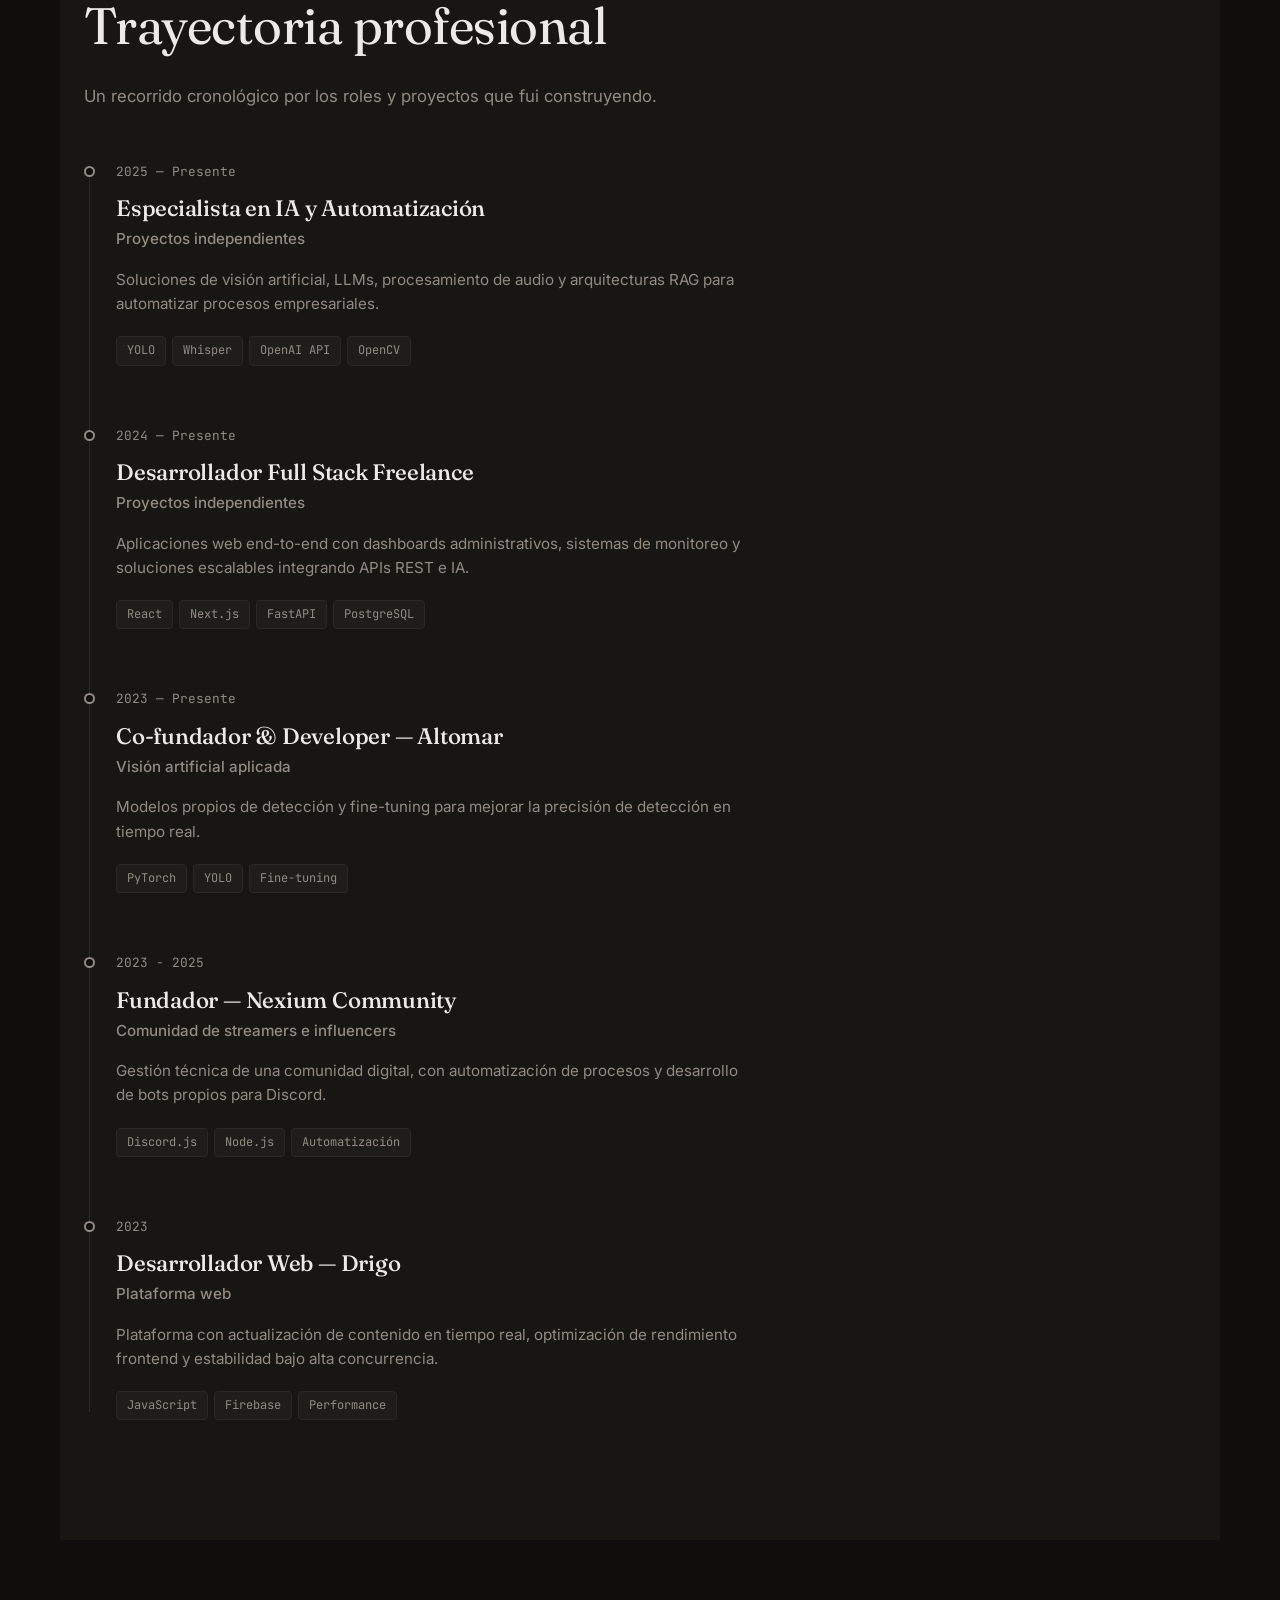
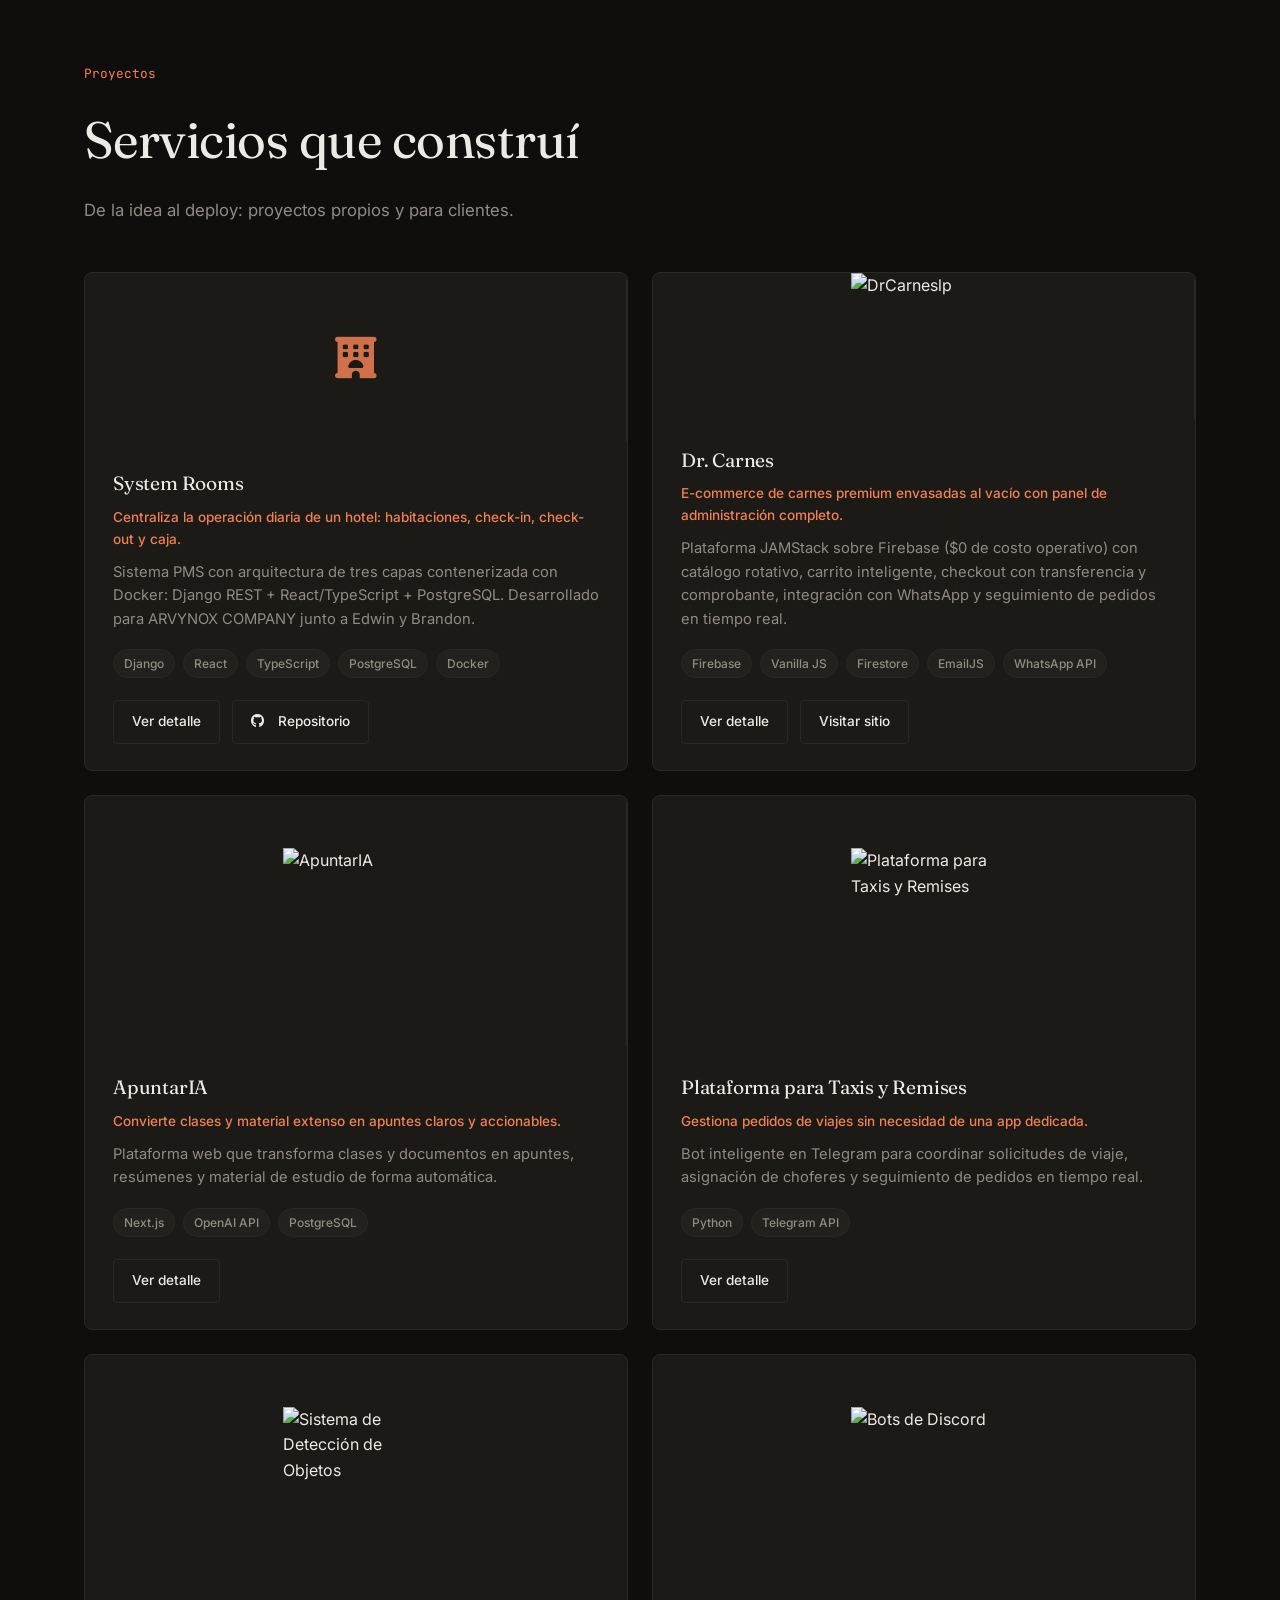
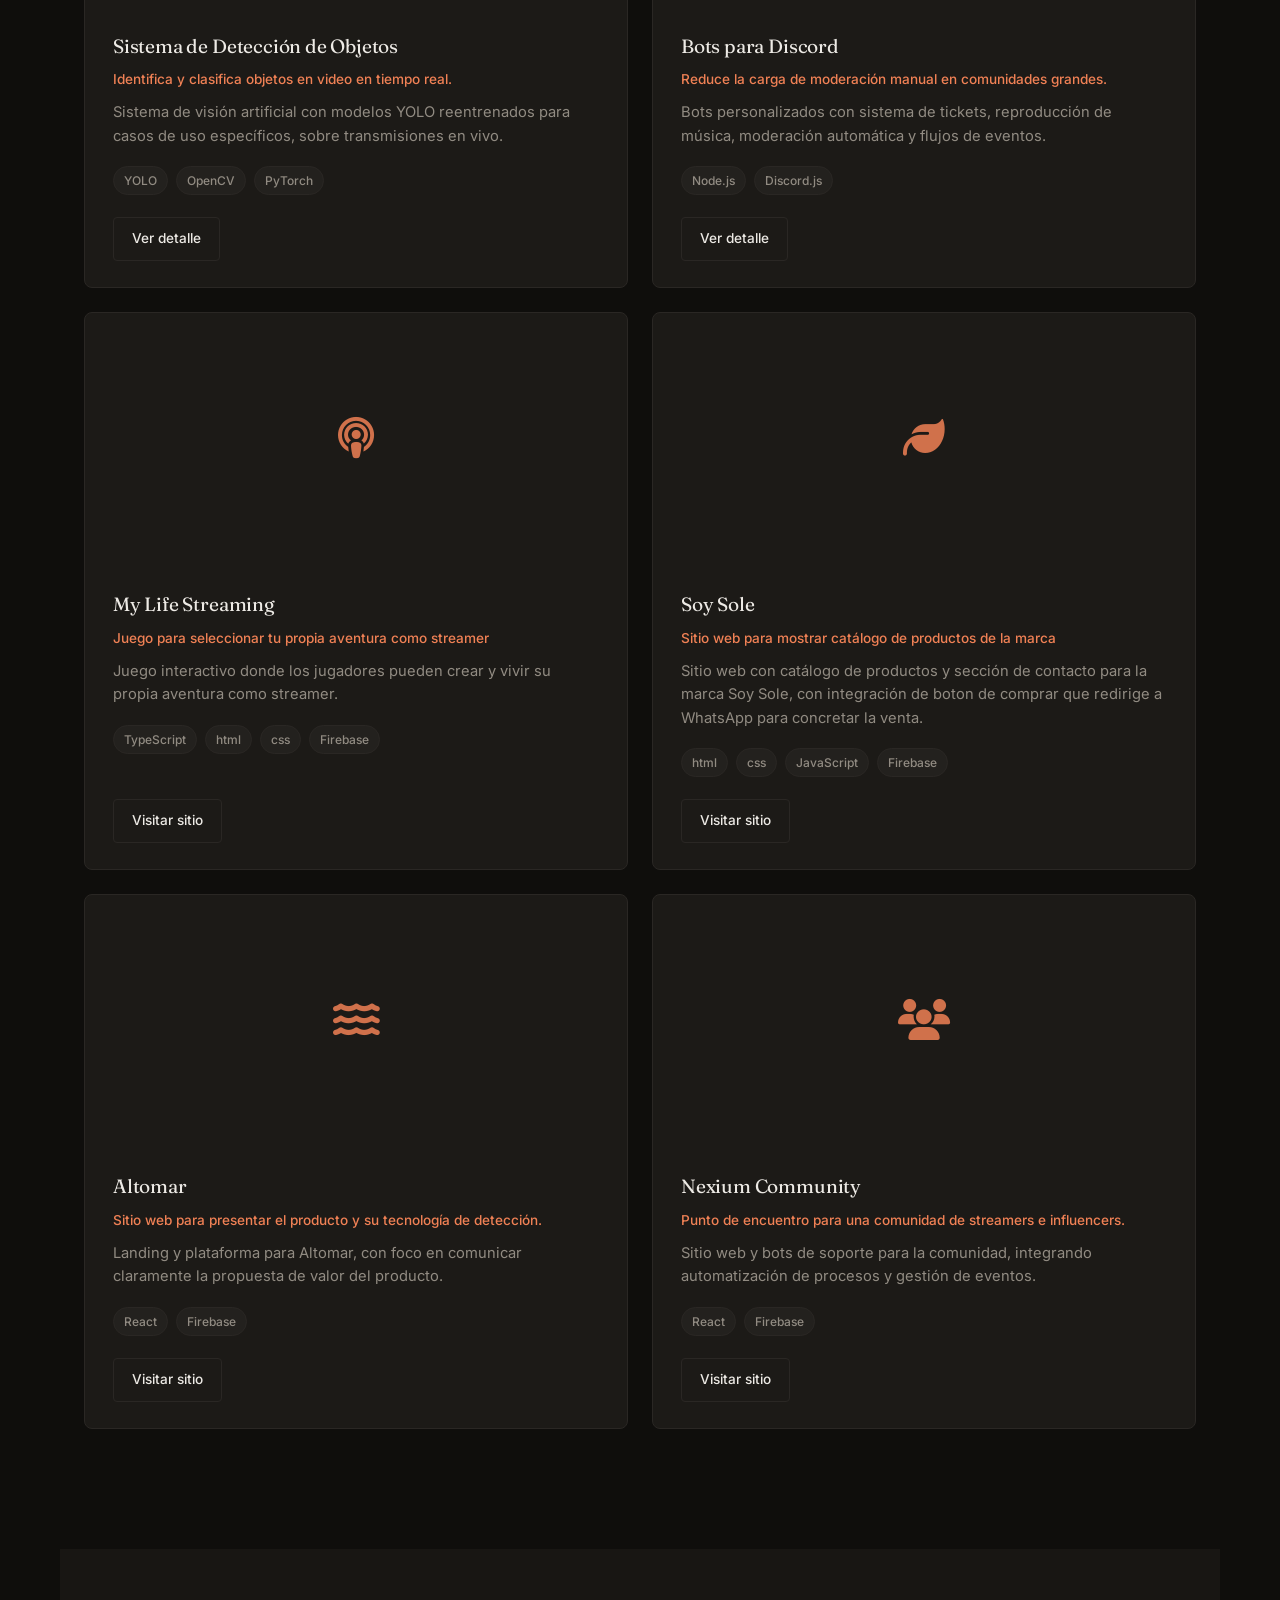
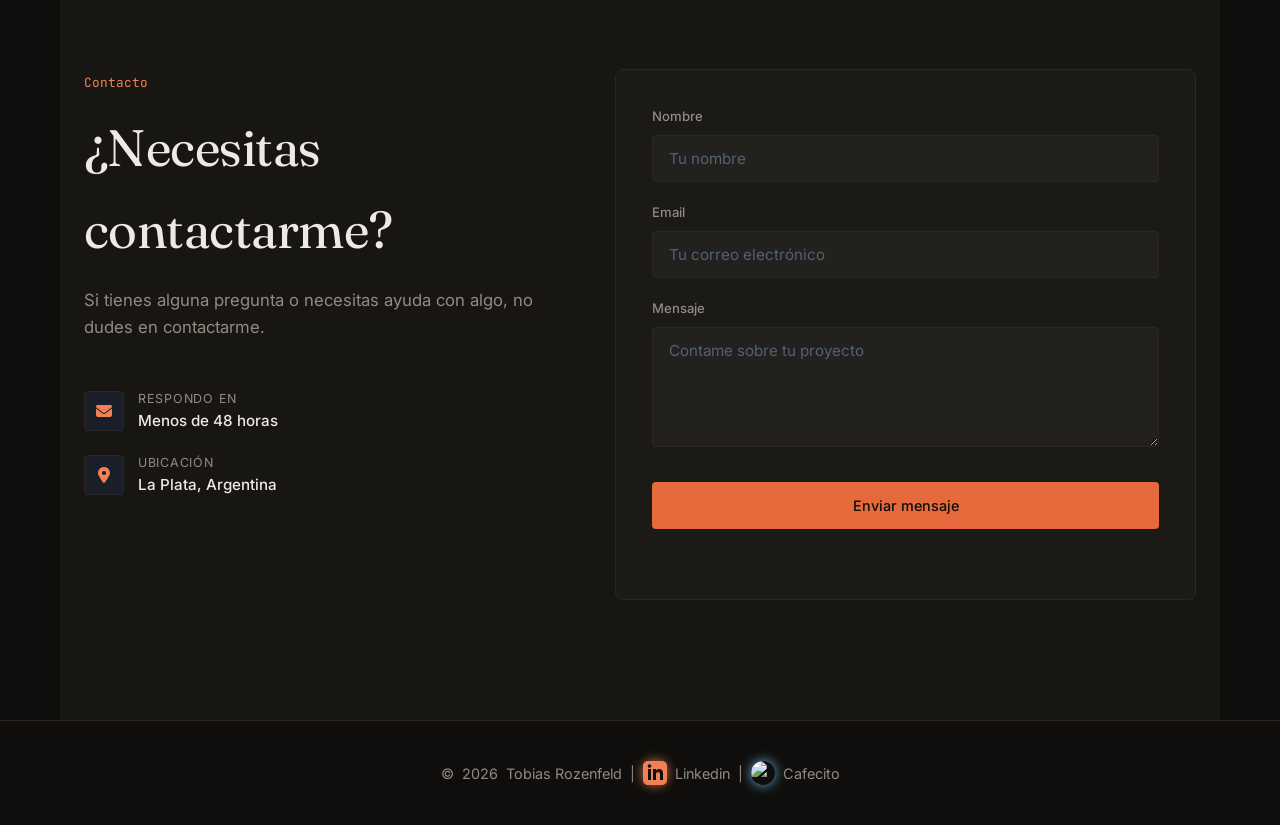
==== commit 6293f1c3: "Agrego SoySole en la traduccion y agrego el proyecto DrCarneslp" ====
--- a/public/index.html
+++ b/public/index.html
@@ -519,6 +519,38 @@
                     </div>
                 </div>
 
+                <!-- Dr. Carnes — Proyecto destacado -->
+                <div class="glass-card project-card featured reveal">
+                    <!-- <div class="project-media">
+                        <i class="fa-solid fa-drumstick-bite project-media-icon"></i>
+                    </div> -->
+                    <div class="project-media">
+                        <img
+                            src="/icons/Drcarne.png"
+                            alt="DrCarneslp"
+                            class="project-media-image"
+                        >
+                    </div>
+                    <div class="project-body">
+                        <h3 class="project-name" data-i18n="proj.drcarnes.name">Dr. Carnes</h3>
+                        <div class="project-problem" data-i18n="proj.drcarnes.problem">
+                            E-commerce de carnes premium envasadas al vacío con panel de administración completo.
+                        </div>
+                        <p class="project-desc" data-i18n="proj.drcarnes.desc">
+                            Plataforma JAMStack sobre Firebase ($0 de costo operativo) con catálogo rotativo,
+                            carrito inteligente, checkout con transferencia y comprobante, integración con
+                            WhatsApp y seguimiento de pedidos en tiempo real.
+                        </p>
+                        <div class="project-tags">
+                            <span>Firebase</span><span>Vanilla JS</span><span>Firestore</span><span>EmailJS</span><span>WhatsApp API</span>
+                        </div>
+                        <div class="project-actions">
+                            <a href="/drcarneslp" class="btn btn-outline" data-i18n="proj.drcarnes.cta">Ver detalle</a>
+                            <a href="https://drcarneslp.web.app" target="_blank" rel="noopener noreferrer" class="btn btn-outline" data-i18n="proj.drcarnes.site">Visitar sitio</a>
+                        </div>
+                    </div>
+                </div>
+
                 <!-- Proyecto destacado -->
                 <div class="glass-card project-card featured reveal">
                     <!-- <div class="project-media">
